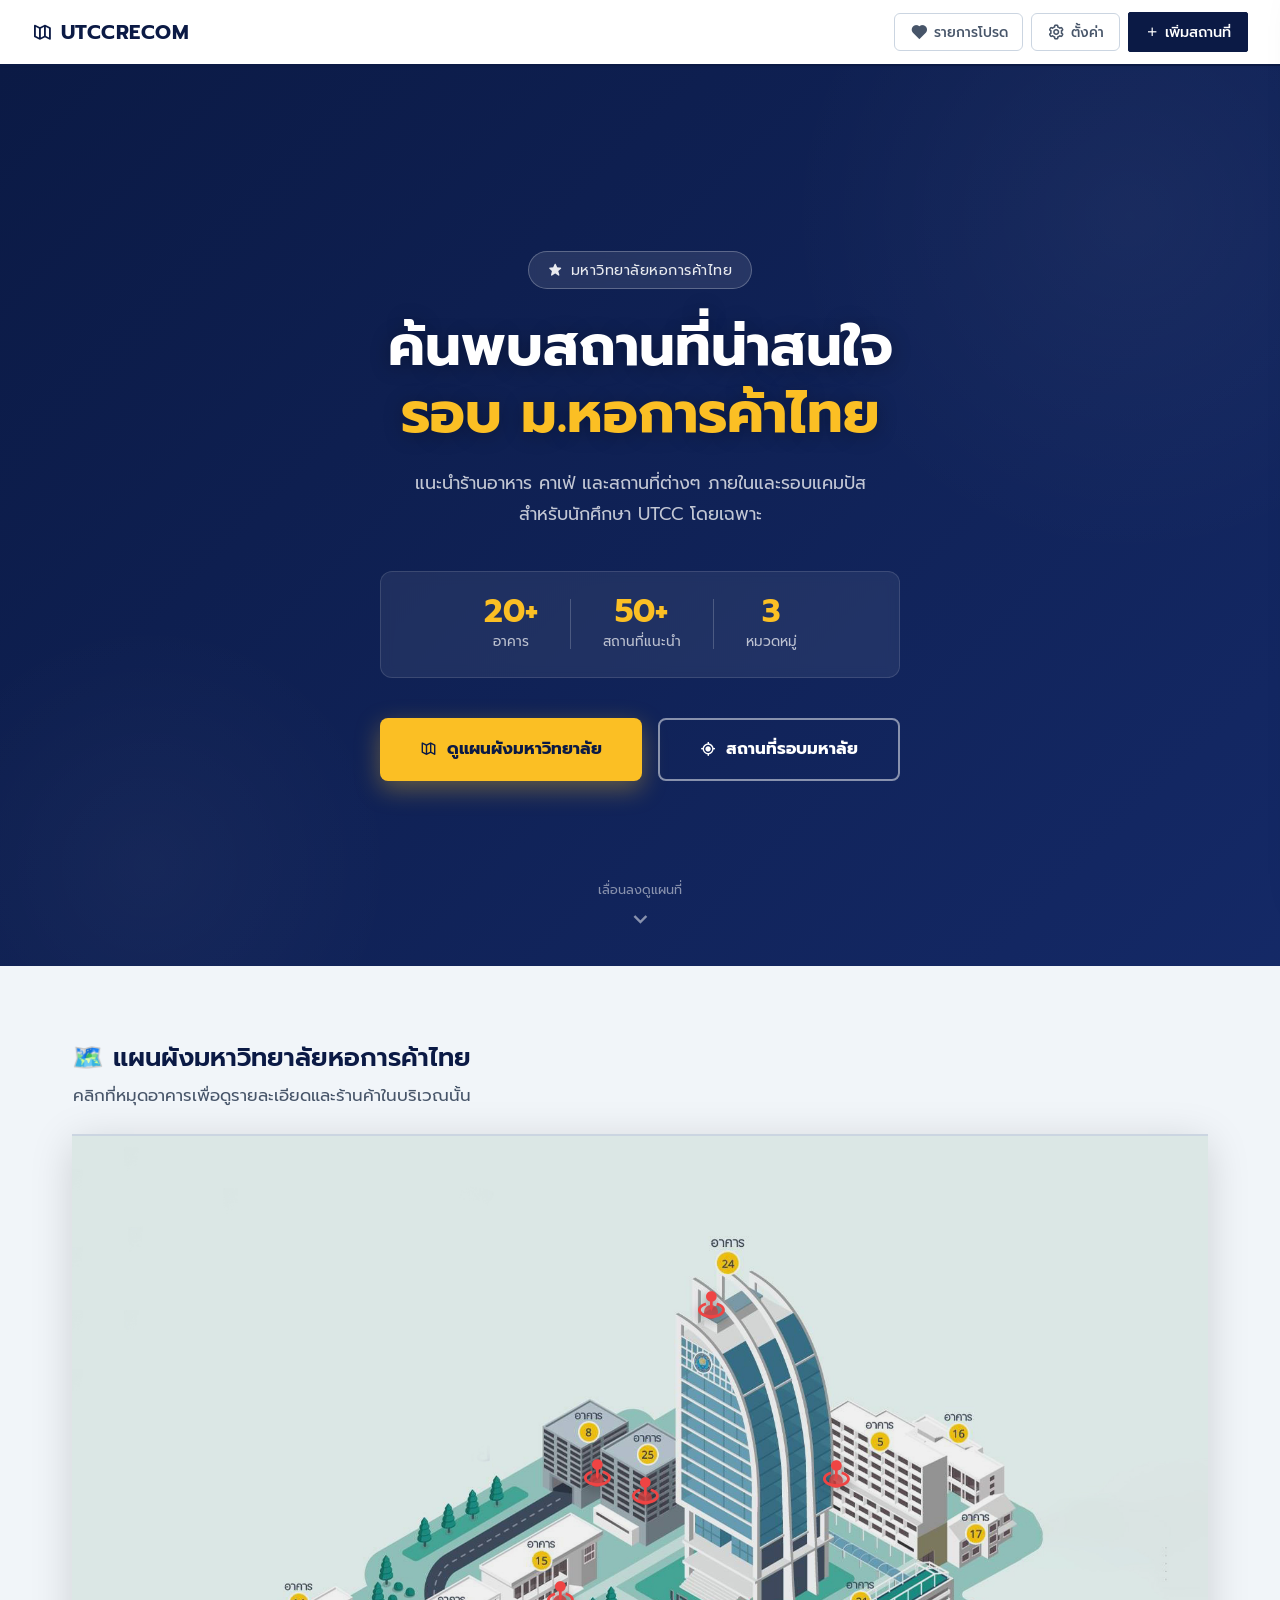
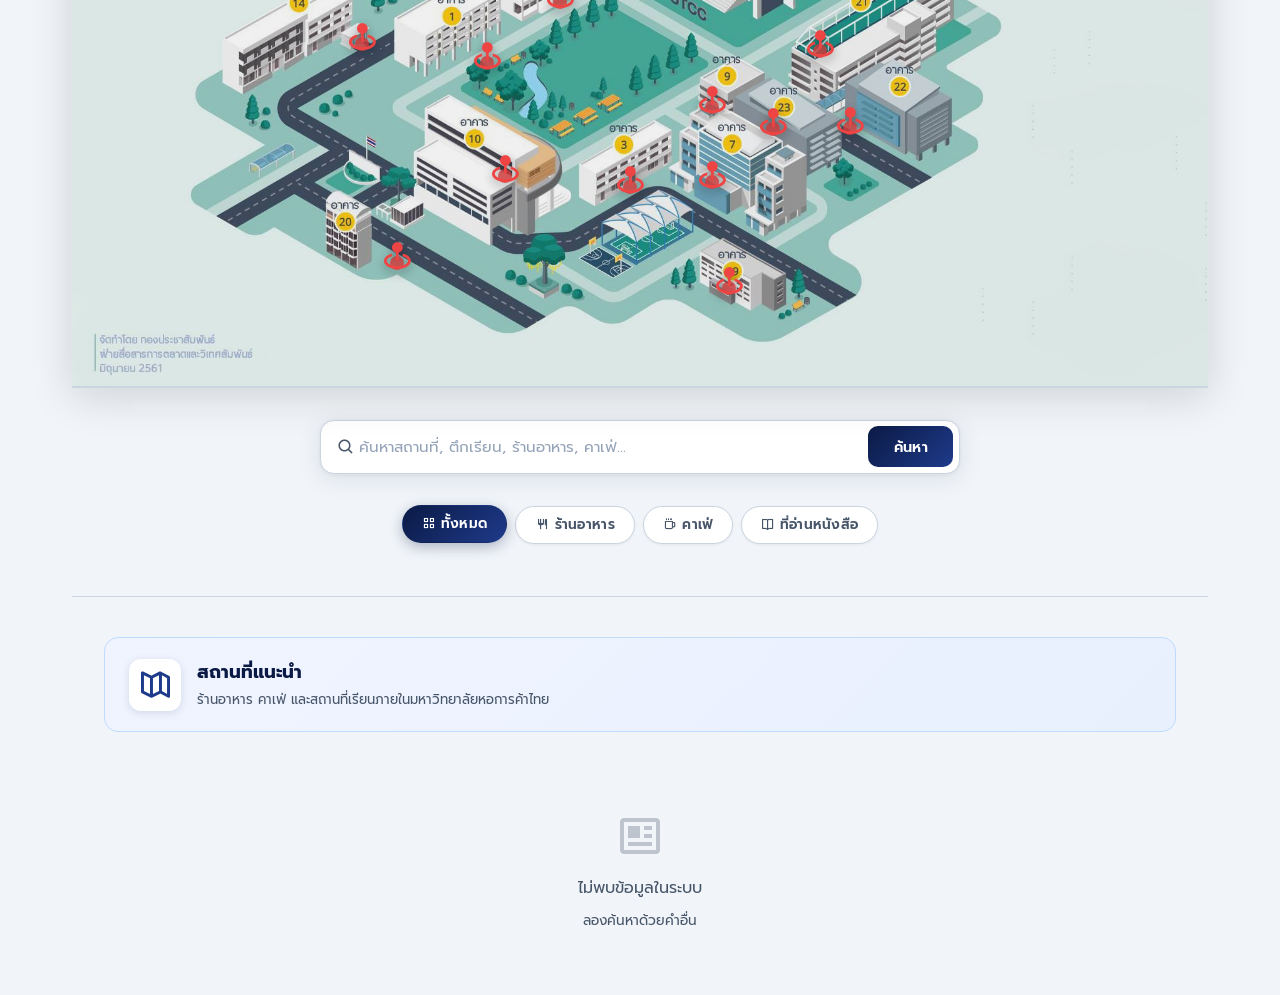
==== src/main/resources/static/index.html @ b6a0611f "fix Description" ====
<!DOCTYPE html>
<html lang="th">
<head>
    <meta charset="UTF-8">
    <meta name="viewport" content="width=device-width, initial-scale=1.0">
    <title>UTCC Places Recommender</title>
    <link href="https://fonts.googleapis.com/css2?family=Inter:wght@400;500;600;700&family=Prompt:wght@300;400;500;600&display=swap" rel="stylesheet">
    <link rel="stylesheet" href="style.css">

<link href='https://unpkg.com/boxicons@2.1.4/css/boxicons.min.css' rel='stylesheet'>
</head>
<body>
    <nav class="navbar">
        <div class="nav-content">
            <div class="logo">
                <i class='bx bx-map-alt'></i>
                <span>UTCCRECOM</span>
            </div>
            <div class="nav-actions">
                <button class="nav-icon-btn" id="favNavBtn" title="รายการโปรด" onclick="toggleFavPanel()">
                    <i class='bx bxs-heart'></i>
                    <span class="nav-btn-label">รายการโปรด</span>
                    <span class="fav-count-badge" id="favCountBadge" style="display:none">0</span>
                </button>
                <button class="nav-icon-btn" id="settingsNavBtn" title="ตั้งค่า" onclick="toggleSettingsPanel()">
                    <i class='bx bx-cog'></i>
                    <span class="nav-btn-label">ตั้งค่า</span>
                </button>
                <button id="addPlaceBtn" class="btn-primary">
                    <i class='bx bx-plus'></i> เพิ่มสถานที่
                </button>
            </div>
        </div>
    </nav>


    <div class="side-panel" id="favPanel">
        <div class="side-panel-header">
            <div class="side-panel-title">
                <i class='bx bxs-heart' style="color:#ef4444"></i>
                รายการโปรดของฉัน
            </div>
            <button class="close-panel-btn" onclick="toggleFavPanel()"><i class='bx bx-x'></i></button>
        </div>
        <div class="side-panel-body" id="favList">
            <div class="fav-empty">
                <i class='bx bx-heart'></i>
                <p>ยังไม่มีรายการโปรด</p>
                <small>กดไอคอน ♡ บนการ์ดสถานที่เพื่อบันทึก</small>
            </div>
        </div>
    </div>


    <div class="side-panel" id="settingsPanel">
        <div class="side-panel-header">
            <div class="side-panel-title">
                <i class='bx bx-cog' style="color:var(--primary-color)"></i>
                การตั้งค่า
            </div>
            <button class="close-panel-btn" onclick="toggleSettingsPanel()"><i class='bx bx-x'></i></button>
        </div>
        <div class="side-panel-body">
            <!-- โหมดมืด -->
            <div class="settings-section">
                <div class="settings-section-title"><i class='bx bx-moon'></i> ธีม</div>
                <div class="settings-row">
                    <div>
                        <div class="settings-label">โหมดมืด (Dark Mode)</div>
                        <div class="settings-desc">เปลี่ยนหน้าเว็บเป็นสีเข้ม</div>
                    </div>
                    <label class="toggle-switch">
                        <input type="checkbox" id="darkModeToggle" onchange="toggleDarkMode(this.checked)">
                        <span class="toggle-slider"></span>
                    </label>
                </div>
            </div>
            <!-- เปลี่ยนภาษา -->
            <div class="settings-section">
                <div class="settings-section-title"><i class='bx bx-globe'></i> ภาษา</div>
                <div class="settings-row">
                    <div class="settings-label">ภาษาแสดงผล</div>
                    <div class="lang-toggle">
                        <button class="lang-btn active" id="langTH" onclick="setLanguage('th')">🇹🇭 ไทย</button>
                        <button class="lang-btn" id="langEN" onclick="setLanguage('en')">🇺🇸 EN</button>
                    </div>
                </div>
            </div>

            <div class="settings-section">
                <div class="settings-section-title"><i class='bx bx-grid-alt'></i> การแสดงการ์ด</div>
                <div class="settings-row" style="flex-wrap:wrap; gap:0.5rem;">
                    <div class="settings-label" style="width:100%; margin-bottom:0.5rem">ขนาดการ์ด</div>
                    <button class="size-btn active" id="sizeNormal" onclick="setCardSize('normal')">กลาง</button>
                    <button class="size-btn" id="sizeSmall" onclick="setCardSize('small')">เล็ก</button>
                    <button class="size-btn" id="sizeLarge" onclick="setCardSize('large')">ใหญ่</button>
                </div>
            </div>

            <div class="settings-section">
                <div class="settings-section-title"><i class='bx bx-info-circle'></i> เกี่ยวกับ</div>
                <p class="settings-desc" style="line-height:1.8">
                    UTCC Places Recommender<br>
                    <strong>Version:</strong> 1.0.0<br>
                    <strong>พัฒนาโดย:</strong> นักศึกษา UTCC
                </p>
            </div>
        </div>
    </div>

    <div class="panel-backdrop" id="panelBackdrop" onclick="closeAllPanels()"></div>


    <main class="container">


        <section class="hero-landing" id="heroLanding">
            <div class="hero-bg-overlay"></div>
            <div class="hero-landing-content">
                <div class="hero-badge">
                    <i class='bx bxs-star'></i>
                    มหาวิทยาลัยหอการค้าไทย
                </div>
                <h1 class="hero-landing-title">
                    ค้นพบสถานที่น่าสนใจ<br>
                    <span class="hero-highlight">รอบ ม.หอการค้าไทย</span>
                </h1>
                <p class="hero-landing-subtitle">
                    แนะนำร้านอาหาร คาเฟ่ และสถานที่ต่างๆ ภายในและรอบแคมปัส<br>
                    สำหรับนักศึกษา UTCC โดยเฉพาะ
                </p>
                <div class="hero-stats">
                    <div class="hero-stat">
                        <span class="hero-stat-num">20+</span>
                        <span class="hero-stat-label">อาคาร</span>
                    </div>
                    <div class="hero-stat-divider"></div>
                    <div class="hero-stat">
                        <span class="hero-stat-num">50+</span>
                        <span class="hero-stat-label">สถานที่แนะนำ</span>
                    </div>
                    <div class="hero-stat-divider"></div>
                    <div class="hero-stat">
                        <span class="hero-stat-num">3</span>
                        <span class="hero-stat-label">หมวดหมู่</span>
                    </div>
                </div>
                <div class="hero-cta-group">
                    <a href="#mapSection" class="hero-cta-btn" onclick="document.getElementById('mapSection').scrollIntoView({behavior:'smooth'})">
                        <i class='bx bx-map-alt'></i>
                        ดูแผนผังมหาวิทยาลัย
                    </a>
                    <a href="nearby.html" class="hero-cta-btn hero-cta-outline">
                        <i class='bx bx-current-location'></i>
                        สถานที่รอบมหาลัย
                    </a>
                </div>
            </div>
            <div class="hero-scroll-indicator" onclick="document.getElementById('mapSection').scrollIntoView({behavior:'smooth'})">
                <span>เลื่อนลงดูแผนที่</span>
                <i class='bx bx-chevron-down bx-fade-down'></i>
            </div>
        </section>


        <section id="mapSection">
        <header class="hero">
            <div style="display: flex; justify-content: space-between; align-items: center; flex-wrap: wrap; gap: 1rem;">
                <div>
                    <h2 class="section-title-map" style="margin-bottom: 0.25rem;">🗺️ แผนผังมหาวิทยาลัยหอการค้าไทย</h2>
                    <p class="section-sub-map" style="margin: 0;">คลิกที่หมุดอาคารเพื่อดูรายละเอียดและร้านค้าในบริเวณนั้น</p>
                </div>

            </div>
            

            <div class="campus-map-wrapper">
                <div class="map-container">

                    <div class="building-info-panel" id="buildingInfoPanel">
                        <div class="panel-header">
                            <span class="panel-tag" id="panelBldgTag">อาคารเรียน</span>
                            <div style="display:flex;gap:0.5rem">
                                <button class="panel-icon-btn" id="panelEditBtn" onclick="toggleBuildingEdit()" title="แก้ไขข้อมูล">
                                    <i class='bx bx-edit'></i>
                                </button>
                                <button class="panel-icon-btn" onclick="closeBuildingInfo()" title="ปิด">
                                    <i class='bx bx-x'></i>
                                </button>
                            </div>
                        </div>
                        <div class="panel-bldg-gallery" id="panelBldgGallery">
                            <!-- Images injected via JS -->
                        </div>

                        <!-- VIEW MODE -->
                        <div class="panel-bldg-content" id="panelViewMode">
                            <h3 id="panelBldgName">ชื่ออาคาร</h3>
                            <p id="panelBldgDesc" style="color:var(--text-secondary);font-size:0.9rem;line-height:1.6;margin-bottom:1rem">รายละเอียด...</p>
                            <div class="panel-detail-grid">
                                <div class="panel-detail-row">
                                    <i class='bx bx-layer'></i>
                                    <span class="pd-label">จำนวนชั้น</span>
                                    <span class="pd-val" id="pdFloors">—</span>
                                </div>
                                <div class="panel-detail-row">
                                    <i class='bx bx-book-open'></i>
                                    <span class="pd-label">คณะ / หน่วยงาน</span>
                                    <span class="pd-val" id="pdFaculty">—</span>
                                </div>
                                <div class="panel-detail-row">
                                    <i class='bx bx-time'></i>
                                    <span class="pd-label">เวลาเปิด</span>
                                    <span class="pd-val" id="pdHours">—</span>
                                </div>
                                <div class="panel-detail-row">
                                    <i class='bx bx-cog'></i>
                                    <span class="pd-label">สิ่งอำนวยความสะดวก</span>
                                    <span class="pd-val" id="pdFacilities">—</span>
                                </div>
                            </div>
                            <div style="flex:1"></div>
                            <button class="btn-primary full-width" id="panelBldgSearchBtn" onclick="searchFromPanel()">
                                <i class='bx bx-search'></i> ดูสถานที่และร้านค้าในตึกนี้
                            </button>
                        </div>

                        <!-- EDIT MODE -->
                        <div class="panel-bldg-content" id="panelEditMode" style="display:none">
                            <div class="pedit-group">
                                <label class="pedit-label">ชื่ออาคาร</label>
                                <input type="text" id="peTitle" class="pedit-input" placeholder="เช่น อาคาร 09 (คณะมนุษยศาสตร์)">
                            </div>
                            <div class="pedit-group">
                                <label class="pedit-label">คำอธิบาย</label>
                                <textarea id="peDesc" class="pedit-input" rows="3" placeholder="รายละเอียดอาคาร..."></textarea>
                            </div>
                            <div class="pedit-row">
                                <div class="pedit-group">
                                    <label class="pedit-label">จำนวนชั้น</label>
                                    <input type="text" id="peFloors" class="pedit-input" placeholder="เช่น 8 ชั้น">
                                </div>
                                <div class="pedit-group">
                                    <label class="pedit-label">เวลาเปิด</label>
                                    <input type="text" id="peHours" class="pedit-input" placeholder="เช่น 07:00 – 20:00">
                                </div>
                            </div>
                            <div class="pedit-group">
                                <label class="pedit-label">คณะ / หน่วยงาน</label>
                                <input type="text" id="peFaculty" class="pedit-input" placeholder="เช่น คณะบริหารธุรกิจ">
                            </div>
                            <div class="pedit-group">
                                <label class="pedit-label">สิ่งอำนวยความสะดวก</label>
                                <input type="text" id="peFacilities" class="pedit-input" placeholder="เช่น ห้องประชุม, ATM, ร้านค้า">
                            </div>
                            <div class="pedit-row" style="margin-top:0.75rem">
                                <button class="btn-secondary" onclick="toggleBuildingEdit()">ยกเลิก</button>
                                <button class="btn-primary" style="flex:1" onclick="saveBuildingEdit()">
                                    <i class='bx bx-save'></i> บันทึก
                                </button>
                            </div>
                        </div>
                    </div>
                    <img src="UTCC_MAP.jpg" alt="UTCC Campus Map" class="campus-map-img">
                    

                    <!-- Building hotspots — positions calibrated to yellow number labels on map -->

                    <!-- อาคาร 24 (ตึกเรือใบ) -->
                    <div class="map-hotspot" style="top: 21.76%; left: 56.25%;" onclick="openBuildingInfo('อาคาร 24')">
                        <div class="hotspot-pulse"></div>
                        <i class='bx bxs-map-pin hotspot-icon'></i>
                        <span class="hotspot-tooltip">อาคาร 24 (ตึกเรือใบ)</span>
                    </div>

                    <!-- อาคาร 05 -->
                    <div class="map-hotspot" style="top: 41.65%; left: 67.25%;" onclick="openBuildingInfo('อาคาร 05')">
                        <div class="hotspot-pulse"></div>
                        <i class='bx bxs-map-pin hotspot-icon'></i>
                        <span class="hotspot-tooltip">อาคาร 05</span>
                    </div>

                    <!-- อาคาร 08 -->
                    <div class="map-hotspot" style="top: 41.51%; left: 46.21%;" onclick="openBuildingInfo('อาคาร 08')">
                        <div class="hotspot-pulse"></div>
                        <i class='bx bxs-map-pin hotspot-icon'></i>
                        <span class="hotspot-tooltip">อาคาร 08</span>
                    </div>

                    <!-- อาคาร 25 -->
                    <div class="map-hotspot" style="top: 43.66%; left: 50.44%;" onclick="openBuildingInfo('อาคาร 25')">
                        <div class="hotspot-pulse"></div>
                        <i class='bx bxs-map-pin hotspot-icon'></i>
                        <span class="hotspot-tooltip">อาคาร 25</span>
                    </div>

                    <!-- อาคาร 10 -->
                    <div class="map-hotspot" style="top: 76.44%; left: 38.12%;" onclick="openBuildingInfo('อาคาร 10')">
                        <div class="hotspot-pulse"></div>
                        <i class='bx bxs-map-pin hotspot-icon'></i>
                        <span class="hotspot-tooltip">อาคาร 10</span>
                    </div>

                    <!-- อาคาร 01 -->
                    <div class="map-hotspot" style="top: 63.13%; left: 36.53%;" onclick="openBuildingInfo('อาคาร 01')">
                        <div class="hotspot-pulse"></div>
                        <i class='bx bxs-map-pin hotspot-icon'></i>
                        <span class="hotspot-tooltip">อาคาร 01</span>
                    </div>

                    <!-- อาคาร 14 -->
                    <div class="map-hotspot" style="top: 60.84%; left: 25.53%;" onclick="openBuildingInfo('อาคาร 14')">
                        <div class="hotspot-pulse"></div>
                        <i class='bx bxs-map-pin hotspot-icon'></i>
                        <span class="hotspot-tooltip">อาคาร 14</span>
                    </div>

                    <!-- อาคาร 21 -->
                    <div class="map-hotspot" style="top: 61.69%; left: 65.85%;" onclick="openBuildingInfo('อาคาร 21')">
                        <div class="hotspot-pulse"></div>
                        <i class='bx bxs-map-pin hotspot-icon'></i>
                        <span class="hotspot-tooltip">อาคาร 21</span>
                    </div>

                    <!-- อาคาร 09 -->
                    <div class="map-hotspot" style="top: 68.28%; left: 56.34%;" onclick="openBuildingInfo('อาคาร 09')">
                        <div class="hotspot-pulse"></div>
                        <i class='bx bxs-map-pin hotspot-icon'></i>
                        <span class="hotspot-tooltip">อาคาร 09</span>
                    </div>

                    <!-- อาคาร 22 -->
                    <div class="map-hotspot" style="top: 70.71%; left: 68.49%;" onclick="openBuildingInfo('อาคาร 22')">
                        <div class="hotspot-pulse"></div>
                        <i class='bx bxs-map-pin hotspot-icon'></i>
                        <span class="hotspot-tooltip">อาคาร 22</span>
                    </div>

                    <!-- อาคาร 23 -->
                    <div class="map-hotspot" style="top: 70.86%; left: 61.71%;" onclick="openBuildingInfo('อาคาร 23')">
                        <div class="hotspot-pulse"></div>
                        <i class='bx bxs-map-pin hotspot-icon'></i>
                        <span class="hotspot-tooltip">อาคาร 23</span>
                    </div>

                    <!-- อาคาร 07 -->
                    <div class="map-hotspot" style="top: 77.15%; left: 56.34%;" onclick="openBuildingInfo('อาคาร 07')">
                        <div class="hotspot-pulse"></div>
                        <i class='bx bxs-map-pin hotspot-icon'></i>
                        <span class="hotspot-tooltip">อาคาร 07</span>
                    </div>

                    <!-- อาคาร 03 -->
                    <div class="map-hotspot" style="top: 77.73%; left: 49.12%;" onclick="openBuildingInfo('อาคาร 03')">
                        <div class="hotspot-pulse"></div>
                        <i class='bx bxs-map-pin hotspot-icon'></i>
                        <span class="hotspot-tooltip">อาคาร 03</span>
                    </div>

                    <!-- อาคาร 20 -->
                    <div class="map-hotspot" style="top: 86.6%; left: 28.61%;" onclick="openBuildingInfo('อาคาร 20')">
                        <div class="hotspot-pulse"></div>
                        <i class='bx bxs-map-pin hotspot-icon'></i>
                        <span class="hotspot-tooltip">อาคาร 20</span>
                    </div>

                    <!-- อาคาร 15 -->
                    <div class="map-hotspot" style="top: 55.97%; left: 42.96%;" onclick="openBuildingInfo('อาคาร 15')">
                        <div class="hotspot-pulse"></div>
                        <i class='bx bxs-map-pin hotspot-icon'></i>
                        <span class="hotspot-tooltip">อาคาร 15</span>
                    </div>

                    <!-- อาคาร 19 -->
                    <div class="map-hotspot" style="top: 89.61%; left: 57.83%;" onclick="openBuildingInfo('อาคาร 19')">
                        <div class="hotspot-pulse"></div>
                        <i class='bx bxs-map-pin hotspot-icon'></i>
                        <span class="hotspot-tooltip">อาคาร 19</span>
                    </div>

                </div>
            </div>

            <div class="search-bar">
                <i class='bx bx-search'></i>
                <input type="text" id="searchInput" placeholder="ค้นหาสถานที่, ตึกเรียน, ร้านอาหาร, คาเฟ่...">
                <button id="searchBtn">ค้นหา</button>
            </div>
            
            <div class="filter-tags">
                <span class="filter-tag active" data-category=""><i class='bx bx-grid-alt'></i> ทั้งหมด</span>
                <span class="filter-tag" data-category="Restaurant"><i class='bx bx-restaurant'></i> ร้านอาหาร</span>
                <span class="filter-tag" data-category="Cafe"><i class='bx bx-coffee'></i> คาเฟ่</span>
                <span class="filter-tag" data-category="Study Area"><i class='bx bx-book-open'></i> ที่อ่านหนังสือ</span>
            </div>
        </header>

        <div class="places-section-header">
            <div class="places-section-title">
                <i class='bx bx-map-alt'></i>
                <div>
                    <h2>สถานที่แนะนำ</h2>
                    <p>ร้านอาหาร คาเฟ่ และสถานที่เรียนภายในมหาวิทยาลัยหอการค้าไทย</p>
                </div>
            </div>
        </div>

        <section class="places-grid" id="placesGrid">

            <div class="loading">
                <i class='bx bx-loader-alt bx-spin'></i> กำลังโหลดข้อมูล...
            </div>
        </section>
        </section>
    </main>


    <div class="modal-overlay" id="addModal">
        <div class="modal">
            <div class="modal-header">
                <h2><i class='bx bx-map-pin'></i> เพิ่มสถานที่ใหม่</h2>
                <button class="close-btn" id="closeModalBtn"><i class='bx bx-x'></i></button>
            </div>
            <div class="modal-body">
                <form id="addPlaceForm">
                    <div class="form-group">
                        <label>ชื่อสถานที่ <span style="color:red">*</span></label>
                        <input type="text" id="pName" required placeholder="เช่น ร้านข้าวป้าศรี">
                    </div>
                    <div class="form-group">
                        <label>รายละเอียด</label>
                        <textarea id="pDesc" rows="3" placeholder="อร่อย ให้เยอะ ราคาถูก..."></textarea>
                    </div>
                    <div class="form-row">
                        <div class="form-group">
                            <label>หมวดหมู่</label>
                            <select id="pCategory">
                                <option value="Restaurant">ร้านอาหาร</option>
                                <option value="Cafe">คาเฟ่</option>
                                <option value="Study Area">ที่อ่านหนังสือ</option>
                                <option value="Other">อื่นๆ</option>
                            </select>
                        </div>
                        <div class="form-group">
                            <label>ที่อยู่ / โซน</label>
                            <input type="text" id="pAddress" placeholder="ซอยวิภาวดี 2">
                        </div>
                    </div>
                    <div class="form-group">
                        <label>แท็ก (คั่นด้วยลูกน้ำ ,)</label>
                        <input type="text" id="pTags" placeholder="แอร์เย็น, ปลั๊กเยอะ, อร่อย">
                    </div>
                    <button type="submit" class="btn-modal-save"><i class='bx bx-save'></i> บันทึกข้อมูล</button>
                </form>
            </div>
        </div>
    </div>

    <!-- Edit Place Modal -->
    <div class="modal-overlay" id="editPlaceModal">
        <div class="modal">
            <div class="modal-header">
                <h2><i class='bx bx-edit'></i> แก้ไขข้อมูลสถานที่</h2>
                <button class="close-btn" onclick="closeEditPlaceModal()"><i class='bx bx-x'></i></button>
            </div>
            <div class="modal-body">
                <input type="hidden" id="epId">
                <div class="form-group">
                    <label>ชื่อสถานที่</label>
                    <input type="text" id="epName" placeholder="เช่น ร้านข้าวป้าศรี">
                </div>
                <div class="form-group">
                    <label>รายละเอียด</label>
                    <textarea id="epDesc" rows="3" placeholder="รายละเอียดสถานที่..."></textarea>
                </div>
                <div class="form-row">
                    <div class="form-group">
                        <label>หมวดหมู่</label>
                        <select id="epCategory">
                            <option value="Restaurant">ร้านอาหาร</option>
                            <option value="Cafe">คาเฟ่</option>
                            <option value="Study Area">ที่อ่านหนังสือ</option>
                            <option value="Other">อื่นๆ</option>
                        </select>
                    </div>
                    <div class="form-group">
                        <label>ที่อยู่ / โซน</label>
                        <input type="text" id="epAddress" placeholder="ซอยวิภาวดี 2">
                    </div>
                </div>
                <div class="form-group">
                    <label>แท็ก <span style="font-weight:400;text-transform:none;font-size:0.78rem;color:var(--text-muted);">(คั่นด้วยลูกน้ำ ,)</span></label>
                    <input type="text" id="epTags" placeholder="แอร์เย็น, ปลั๊กเยอะ, อร่อย">
                </div>
                <button class="btn-modal-save" onclick="saveEditPlace()" id="epSaveBtn"><i class='bx bx-save'></i> บันทึกการแก้ไข</button>
            </div>
        </div>
    </div>

    <!-- Lightbox -->
    <div class="lightbox-overlay" id="lightboxOverlay" onclick="lightboxClickOutside(event)">
        <button class="lightbox-close" onclick="closeLightbox()"><i class='bx bx-x'></i></button>
        <img class="lightbox-img" id="lightboxImg" src="" alt="">
        <div class="lightbox-controls">
            <button class="lightbox-btn" onclick="lightboxPrev()"><i class='bx bx-chevron-left'></i></button>
            <div style="display:flex;flex-direction:column;align-items:center;gap:0.5rem">
                <span class="lightbox-counter" id="lightboxCounter">1 / 1</span>
                <div class="lightbox-dots" id="lightboxDots"></div>
            </div>
            <button class="lightbox-btn" onclick="lightboxNext()"><i class='bx bx-chevron-right'></i></button>
        </div>
    </div>

    <script src="script.js"></script>

</body>
</html>
---- src/main/resources/static/style.css ----
:root {
    --primary-color: #0b1a45;
    --primary-hover: #162c6d;
    --bg-color: #f1f5f9;
    --card-bg: #ffffff;
    --text-main: #1e293b;
    --text-muted: #475569;
    --border-color: #cbd5e1;
    --navbar-bg: #ffffff;
    --navbar-border: #0b1a45;
    --radius-lg: 4px;
    --radius-md: 2px;
    --shadow-sm: 0 1px 2px 0 rgb(0 0 0 / 0.05);
    --shadow-md: 0 4px 6px -1px rgb(0 0 0 / 0.1), 0 2px 4px -2px rgb(0 0 0 / 0.1);
    --shadow-lg: 0 10px 15px -3px rgb(0 0 0 / 0.1), 0 4px 6px -4px rgb(0 0 0 / 0.1);
    --panel-bg: rgba(255,255,255,0.98);
    --input-bg: #ffffff;
}

/* Dark Mode */
[data-theme="dark"] {
    --bg-color: #0f172a;
    --card-bg: #1e293b;
    --text-main: #f1f5f9;
    --text-muted: #94a3b8;
    --border-color: #334155;
    --navbar-bg: #1e293b;
    --navbar-border: #334155;
    --panel-bg: rgba(15,23,42,0.98);
    --input-bg: #1e293b;
    --shadow-sm: 0 1px 2px 0 rgb(0 0 0 / 0.3);
    --shadow-md: 0 4px 6px -1px rgb(0 0 0 / 0.4);
    --shadow-lg: 0 10px 15px -3px rgb(0 0 0 / 0.5);
}

[data-theme="dark"] .hero-landing {
    background: linear-gradient(135deg, #050d23 0%, #0b1a45 40%, #0e2363 70%, #061628 100%);
}

[data-theme="dark"] .campus-map-img { filter: brightness(0.85); }
[data-theme="dark"] .search-bar { background: var(--card-bg); }
[data-theme="dark"] .filter-tag { background: var(--card-bg); color: var(--text-muted); }
[data-theme="dark"] .modal { background: #1e293b; }
[data-theme="dark"] .close-btn { color: var(--text-muted); }
[data-theme="dark"] .form-group input,
[data-theme="dark"] .form-group textarea,
[data-theme="dark"] .form-group select { background: var(--input-bg); color: var(--text-main); border-color: var(--border-color); }


* {
    margin: 0;
    padding: 0;
    box-sizing: border-box;
    font-family: 'Prompt', 'Inter', sans-serif;
}

body {
    background-color: var(--bg-color);
    color: var(--text-main);
    line-height: 1.6;
}

/* Navbar */
.navbar {
    background: var(--navbar-bg);
    border-bottom: 2px solid var(--navbar-border);
    position: sticky;
    top: 0;
    z-index: 1000;
    box-shadow: var(--shadow-sm);
    transition: background 0.3s, border-color 0.3s;
}

.nav-content {
    max-width: 1400px;
    margin: 0 auto;
    padding: 0.75rem 2rem;
    display: flex;
    justify-content: space-between;
    align-items: center;
    gap: 1rem;
}

.logo {
    display: flex;
    align-items: center;
    gap: 0.5rem;
    font-size: 1.25rem;
    font-weight: 700;
    color: var(--primary-color);
    letter-spacing: 0.5px;
    text-transform: uppercase;
}

.logo-badge {
    display: inline-block;
    font-size: 0.7rem;
    font-weight: 600;
    text-transform: none;
    letter-spacing: 0;
    color: white;
    background: var(--primary-color);
    padding: 0.15rem 0.6rem;
    border-radius: 999px;
    opacity: 0.85;
    margin-left: 0.2rem;
}

.nav-actions {
    display: flex;
    align-items: center;
    gap: 0.5rem;
}

/* Nav Icon Buttons */
.nav-icon-btn {
    display: flex;
    align-items: center;
    gap: 0.4rem;
    padding: 0.45rem 0.9rem;
    background: transparent;
    border: 1px solid var(--border-color);
    border-radius: 6px;
    color: var(--text-muted);
    cursor: pointer;
    font-size: 0.9rem;
    font-weight: 500;
    font-family: inherit;
    transition: all 0.2s;
    position: relative;
}

.nav-icon-btn:hover {
    background: var(--bg-color);
    color: var(--text-main);
    border-color: var(--text-muted);
}

.nav-icon-btn i { font-size: 1.15rem; }

#favNavBtn:hover { color: #ef4444; border-color: #fca5a5; }

.fav-count-badge {
    position: absolute;
    top: -6px;
    right: -6px;
    background: #ef4444;
    color: white;
    border-radius: 999px;
    font-size: 0.7rem;
    font-weight: 700;
    min-width: 18px;
    height: 18px;
    display: flex;
    align-items: center;
    justify-content: center;
    padding: 0 4px;
    box-shadow: 0 0 0 2px var(--navbar-bg);
}

.nav-btn-label { font-size: 0.85rem; }

/* Buttons */
.btn-primary {
    background-color: var(--primary-color);
    color: white;
    border: 1px solid var(--primary-color);
    padding: 0.5rem 1rem;
    border-radius: var(--radius-md);
    cursor: pointer;
    font-weight: 500;
    display: flex;
    align-items: center;
    gap: 0.4rem;
    transition: all 0.2s ease;
    font-size: 0.9rem;
}

.btn-primary:hover {
    background-color: var(--primary-hover);
}

.btn-danger {
    background-color: #fff;
    color: #ef4444;
    border: 1px solid #fca5a5;
    padding: 0.3rem 0.6rem;
    font-size: 0.8rem;
    border-radius: var(--radius-md);
    cursor: pointer;
    transition: all 0.2s ease;
    display: flex;
    align-items: center;
}

.btn-danger:hover {
    background-color: #fef2f2;
    border-color: #ef4444;
}

.btn-edit-place {
    background-color: #fff;
    color: #2563eb;
    border: 1px solid #93c5fd;
    padding: 0.3rem 0.6rem;
    font-size: 0.85rem;
    border-radius: var(--radius-md);
    cursor: pointer;
    transition: all 0.2s ease;
    display: flex;
    align-items: center;
    gap: 0.25rem;
}

.btn-edit-place:hover {
    background-color: #eff6ff;
    border-color: #2563eb;
}

.full-width {
    width: 100%;
    justify-content: center;
    padding: 0.8rem;
    margin-top: 1rem;
}

/* Main Container */
.container {
    max-width: 100%;
    margin: 0 auto;
    padding: 0;
}

/* ====== Full-Screen Hero Landing (UTCC Style) ====== */
.hero-landing {
    position: relative;
    width: 100%;
    height: 100vh;
    min-height: 600px;
    display: flex;
    flex-direction: column;
    justify-content: center;
    align-items: center;
    text-align: center;
    overflow: hidden;
    background: linear-gradient(135deg, #0b1a45 0%, #162c6d 40%, #1e3a8a 70%, #0c4a6e 100%);
    background-size: 300% 300%;
    animation: heroGradientShift 10s ease infinite;
}

@keyframes heroGradientShift {
    0% { background-position: 0% 50%; }
    50% { background-position: 100% 50%; }
    100% { background-position: 0% 50%; }
}

/* Animated circles bg decoration */
.hero-landing::before {
    content: '';
    position: absolute;
    width: 700px;
    height: 700px;
    border-radius: 50%;
    background: radial-gradient(circle, rgba(255,255,255,0.04) 0%, transparent 70%);
    top: -200px;
    right: -200px;
    animation: heroOrbit 15s linear infinite;
}

.hero-landing::after {
    content: '';
    position: absolute;
    width: 500px;
    height: 500px;
    border-radius: 50%;
    background: radial-gradient(circle, rgba(255,255,255,0.03) 0%, transparent 70%);
    bottom: -150px;
    left: -100px;
}

@keyframes heroOrbit {
    from { transform: rotate(0deg) translateX(50px) rotate(0deg); }
    to { transform: rotate(360deg) translateX(50px) rotate(-360deg); }
}

.hero-bg-overlay {
    position: absolute;
    inset: 0;
    background: url('https://images.unsplash.com/photo-1562774053-701939374585?auto=format&fit=crop&q=20&w=1600') center/cover no-repeat;
    opacity: 0.08;
}

.hero-landing-content {
    position: relative;
    z-index: 2;
    padding: 2rem;
    max-width: 780px;
}

.hero-badge {
    display: inline-flex;
    align-items: center;
    gap: 0.5rem;
    background: rgba(255,255,255,0.1);
    border: 1px solid rgba(255,255,255,0.25);
    color: rgba(255,255,255,0.9);
    padding: 0.4rem 1.2rem;
    border-radius: 999px;
    font-size: 0.9rem;
    letter-spacing: 0.5px;
    margin-bottom: 1.5rem;
    backdrop-filter: blur(4px);
}

.hero-landing-title {
    font-size: clamp(2rem, 5vw, 3.5rem);
    font-weight: 700;
    color: #ffffff;
    line-height: 1.2;
    margin-bottom: 1.25rem;
    text-shadow: 0 2px 20px rgba(0,0,0,0.3);
}

.hero-highlight {
    color: #fbbf24;
    position: relative;
}

.hero-landing-subtitle {
    font-size: 1.1rem;
    color: rgba(255,255,255,0.75);
    line-height: 1.8;
    margin-bottom: 2.5rem;
}

.hero-stats {
    display: flex;
    justify-content: center;
    align-items: center;
    gap: 2rem;
    margin-bottom: 2.5rem;
    padding: 1.5rem 2.5rem;
    background: rgba(255,255,255,0.07);
    border: 1px solid rgba(255,255,255,0.12);
    border-radius: 12px;
    backdrop-filter: blur(6px);
}

.hero-stat {
    display: flex;
    flex-direction: column;
    align-items: center;
    gap: 0.2rem;
}

.hero-stat-num {
    font-size: 2rem;
    font-weight: 700;
    color: #fbbf24;
    line-height: 1;
}

.hero-stat-label {
    font-size: 0.85rem;
    color: rgba(255,255,255,0.7);
}

.hero-stat-divider {
    width: 1px;
    height: 50px;
    background: rgba(255,255,255,0.2);
}

.hero-cta-btn {
    display: inline-flex;
    align-items: center;
    gap: 0.6rem;
    background: #fbbf24;
    color: #0b1a45;
    padding: 1rem 2.5rem;
    border-radius: 8px;
    font-weight: 700;
    font-size: 1.05rem;
    text-decoration: none;
    transition: all 0.3s ease;
    box-shadow: 0 8px 25px rgba(251, 191, 36, 0.35);
    cursor: pointer;
}

.hero-cta-btn:hover {
    background: #f59e0b;
    box-shadow: 0 12px 35px rgba(251, 191, 36, 0.5);
    transform: translateY(-3px);
}

/* Side-by-side CTA buttons */
.hero-cta-group {
    display: flex;
    gap: 1rem;
    justify-content: center;
    flex-wrap: wrap;
}

/* Outline / Ghost variant */
.hero-cta-outline {
    background: transparent;
    color: #ffffff;
    border: 2px solid rgba(255,255,255,0.5);
    box-shadow: none;
}

.hero-cta-outline:hover {
    background: rgba(255,255,255,0.12);
    border-color: white;
    color: white;
    box-shadow: none;
    transform: translateY(-3px);
}

.hero-scroll-indicator {
    position: absolute;
    bottom: 2rem;
    left: 50%;
    transform: translateX(-50%);
    display: flex;
    flex-direction: column;
    align-items: center;
    gap: 0.3rem;
    color: rgba(255,255,255,0.5);
    font-size: 0.8rem;
    cursor: pointer;
    transition: color 0.2s;
    z-index: 2;
}

.hero-scroll-indicator i {
    font-size: 1.8rem;
}

.hero-scroll-indicator:hover {
    color: rgba(255,255,255,0.9);
}

/* Map section wrapper */
#mapSection {
    max-width: 1200px;
    margin: 0 auto;
    padding: 2.5rem 2rem 0;
}

.section-title-map {
    font-size: 1.6rem;
    font-weight: 600;
    color: var(--primary-color);
    text-align: center;
    margin-bottom: 0.5rem;
}

.section-sub-map {
    text-align: center;
    color: var(--text-muted);
    margin-bottom: 1.5rem;
}

/* ================================================== */

/* Hero Section (existing map wrapper header) */
.hero {
    text-align: center;
    margin-bottom: 2.5rem;
    padding: 2rem 0;
    border-bottom: 1px solid var(--border-color);
}

.hero h1 {
    font-size: 2.2rem;
    margin-bottom: 0.75rem;
    color: var(--primary-color);
    font-weight: 600;
}

.hero p {
    color: var(--text-muted);
    font-size: 1.05rem;
    margin-bottom: 2rem;
}

/* Interactive Map CSS */
.campus-map-wrapper {
    width: 100%;
    margin: 1.5rem 0 2rem 0;
    display: flex;
    justify-content: center;
    padding: 0;
}

.map-container {
    position: relative;
    width: 100%;
    max-width: 100%;
    border-radius: 0;
    overflow: hidden;
    box-shadow: 0 8px 40px rgba(0,0,0,0.15);
    border: none;
    border-top: 2px solid var(--border-color);
    border-bottom: 2px solid var(--border-color);
    background-color: #e2e8f0;
}

.map-container::after {
    /* Subtle overlay to make pins pop more */
    content: '';
    position: absolute;
    top: 0; left: 0; width: 100%; height: 100%;
    background: rgba(0,0,0,0.06);
    pointer-events: none;
}

.campus-map-img {
    width: 100%;
    display: block;
    height: auto;
    min-height: 90vh;
    max-height: 95vh;
    object-fit: contain;
    object-position: center;
}

/* Hotspots */
.map-hotspot {
    position: absolute;
    transform: translate(-50%, -100%);
    cursor: pointer;
    z-index: 10;
    display: flex;
    flex-direction: column;
    align-items: center;
}

.hotspot-icon {
    font-size: 2rem;
    color: #ef4444; /* vivid red for contrast */
    filter: drop-shadow(0 4px 5px rgba(0,0,0,0.4));
    transition: transform 0.3s cubic-bezier(0.175, 0.885, 0.32, 1.275), color 0.3s;
    position: relative;
    z-index: 2;
}

.map-hotspot:hover .hotspot-icon {
    transform: scale(1.3) translateY(-8px);
    color: #ef4444;
}

.hotspot-pulse {
    position: absolute;
    bottom: 2px;
    left: 50%;
    transform: translateX(-50%);
    width: 14px;
    height: 14px;
    background-color: rgba(239, 68, 68, 0.8);
    border-radius: 50%;
    animation: hotspotPulse 2s infinite;
    z-index: 1;
}

@keyframes hotspotPulse {
    0% { transform: translateX(-50%) scale(1); opacity: 0.8; }
    100% { transform: translateX(-50%) scale(4); opacity: 0; }
}

/* Tooltip on Hover */
.hotspot-tooltip {
    position: absolute;
    bottom: 100%;
    background-color: var(--primary-color);
    color: white;
    padding: 0.4rem 0.8rem;
    border-radius: 4px;
    font-size: 0.85rem;
    font-weight: 500;
    white-space: nowrap;
    opacity: 0;
    visibility: hidden;
    transition: all 0.2s ease;
    transform: translateY(10px);
    box-shadow: var(--shadow-md);
    z-index: 20;
}

.hotspot-tooltip::after {
    content: '';
    position: absolute;
    top: 100%;
    left: 50%;
    transform: translateX(-50%);
    border-width: 6px;
    border-style: solid;
    border-color: var(--primary-color) transparent transparent transparent;
}

.map-hotspot:hover .hotspot-tooltip {
    opacity: 1;
    visibility: visible;
    transform: translateY(-8px);
}

/* Browser Fixed Building Info Panel */
.building-info-panel {
    position: fixed;
    top: 0;
    right: -520px;
    width: 480px;
    height: 100vh;
    background: var(--card-bg, #fff);
    backdrop-filter: blur(10px);
    box-shadow: -10px 0 40px rgba(0,0,0,0.18);
    transition: right 0.4s cubic-bezier(0.16, 1, 0.3, 1);
    z-index: 9999;
    display: flex;
    flex-direction: column;
    border-left: 1px solid var(--border-color);
    overflow: hidden;
}

.building-info-panel.active { right: 0; }

/* Panel Header */
.panel-header {
    display: flex;
    align-items: center;
    justify-content: space-between;
    padding: 0.75rem 1rem;
    border-bottom: 1px solid var(--border-color);
    background: var(--card-bg, #fff);
    flex-shrink: 0;
}

.panel-tag {
    background: var(--primary-color);
    color: white;
    font-size: 0.75rem;
    font-weight: 600;
    padding: 0.25rem 0.75rem;
    border-radius: 999px;
    max-width: 220px;
    white-space: nowrap;
    overflow: hidden;
    text-overflow: ellipsis;
}

.panel-icon-btn {
    background: transparent;
    border: 1px solid var(--border-color);
    border-radius: 7px;
    width: 32px; height: 32px;
    display: flex; align-items: center; justify-content: center;
    cursor: pointer;
    font-size: 1.1rem;
    color: var(--text-muted);
    transition: all 0.2s;
}
.panel-icon-btn:hover { background: var(--bg-grey, #f1f5f9); color: var(--text-main); }

.panel-bldg-img {
    width: 100%;
    height: 200px;
    object-fit: cover;
    background: #e2e8f0;
    flex-shrink: 0;
}

.panel-bldg-gallery {
    display: flex;
    overflow-x: auto;
    scroll-snap-type: x mandatory;
    gap: 0.5rem;
    padding: 1rem 1.5rem 0.5rem;
    scrollbar-width: thin;
    scrollbar-color: var(--border-color) transparent;
}

.panel-bldg-gallery::-webkit-scrollbar {
    height: 6px;
}
.panel-bldg-gallery::-webkit-scrollbar-track {
    background: transparent;
}
.panel-bldg-gallery::-webkit-scrollbar-thumb {
    background: var(--border-color);
    border-radius: 4px;
}

.panel-gallery-img {
    width: 340px;
    height: 210px;
    object-fit: cover;
    border-radius: 8px;
    scroll-snap-align: start;
    flex-shrink: 0;
    box-shadow: var(--shadow-sm);
    border: 1px solid var(--border-color);
    cursor: zoom-in;
    transition: transform 0.2s, box-shadow 0.2s;
}

.panel-gallery-img:hover {
    transform: scale(1.02);
    box-shadow: var(--shadow-md);
}

/* ── Lightbox ─────────────────────────── */
.lightbox-overlay {
    position: fixed;
    inset: 0;
    background: rgba(0,0,0,0.92);
    z-index: 99999;
    display: none;
    align-items: center;
    justify-content: center;
    flex-direction: column;
    gap: 1rem;
}

.lightbox-overlay.active {
    display: flex;
}

.lightbox-img {
    max-width: 90vw;
    max-height: 80vh;
    object-fit: contain;
    border-radius: 10px;
    box-shadow: 0 20px 60px rgba(0,0,0,0.6);
    transition: opacity 0.25s ease;
}

.lightbox-controls {
    display: flex;
    align-items: center;
    gap: 1.5rem;
}

.lightbox-btn {
    background: rgba(255,255,255,0.15);
    color: white;
    border: 1px solid rgba(255,255,255,0.2);
    border-radius: 50%;
    width: 48px;
    height: 48px;
    font-size: 1.4rem;
    cursor: pointer;
    display: flex;
    align-items: center;
    justify-content: center;
    transition: background 0.2s;
    backdrop-filter: blur(4px);
}

.lightbox-btn:hover { background: rgba(255,255,255,0.3); }

.lightbox-close {
    position: fixed;
    top: 1.25rem;
    right: 1.5rem;
    background: rgba(255,255,255,0.15);
    color: white;
    border: none;
    border-radius: 50%;
    width: 40px;
    height: 40px;
    font-size: 1.4rem;
    cursor: pointer;
    display: flex;
    align-items: center;
    justify-content: center;
    transition: background 0.2s;
    backdrop-filter: blur(4px);
}

.lightbox-close:hover { background: rgba(239,68,68,0.6); }

.lightbox-counter {
    color: rgba(255,255,255,0.7);
    font-size: 0.9rem;
    letter-spacing: 1px;
}

.lightbox-dots {
    display: flex;
    gap: 6px;
}

.lightbox-dot {
    width: 8px;
    height: 8px;
    border-radius: 50%;
    background: rgba(255,255,255,0.35);
    cursor: pointer;
    transition: background 0.2s;
}

.lightbox-dot.active { background: white; }

/* Image Manager (edit mode) */
.img-manager {
    display: flex;
    flex-wrap: wrap;
    gap: 0.5rem;
    margin-bottom: 0.75rem;
}

.img-manager-item {
    position: relative;
    width: 80px;
    height: 80px;
    border-radius: 8px;
    overflow: hidden;
    border: 1.5px solid var(--border-color);
    flex-shrink: 0;
}

.img-manager-item img {
    width: 100%;
    height: 100%;
    object-fit: cover;
    display: block;
}

.img-manager-delete {
    position: absolute;
    top: 2px;
    right: 2px;
    background: rgba(239,68,68,0.85);
    color: white;
    border: none;
    border-radius: 50%;
    width: 20px;
    height: 20px;
    cursor: pointer;
    font-size: 0.7rem;
    display: flex;
    align-items: center;
    justify-content: center;
    transition: background 0.2s;
    padding: 0;
}

.img-manager-delete:hover { background: #ef4444; }

/* Photo count badge on tooltip */
.hotspot-photo-badge {
    display: inline-block;
    background: rgba(255,255,255,0.25);
    border-radius: 999px;
    font-size: 0.65rem;
    font-weight: 700;
    padding: 0 5px;
    margin-left: 4px;
    vertical-align: middle;
}

.panel-bldg-content {
    padding: 1.25rem 1.5rem;
    flex: 1;
    display: flex;
    flex-direction: column;
    overflow-y: auto;
}

.panel-bldg-content h3 {
    font-size: 1.25rem;
    color: var(--primary-color);
    margin-bottom: 0.5rem;
    font-weight: 700;
}

/* Detail rows */
.panel-detail-grid { margin: 0.75rem 0; display: flex; flex-direction: column; gap: 0.5rem; }

.panel-detail-row {
    display: flex;
    align-items: flex-start;
    gap: 0.5rem;
    font-size: 0.85rem;
    padding: 0.45rem 0.6rem;
    border-radius: 7px;
    background: var(--bg-grey, #f8fafc);
}

.panel-detail-row i { color: var(--primary-color); font-size: 1rem; flex-shrink: 0; margin-top: 1px; }
.pd-label { color: var(--text-muted); flex-shrink: 0; min-width: 120px; }
.pd-val { color: var(--text-main); font-weight: 500; }

/* Edit form */
.pedit-group { margin-bottom: 0.75rem; }
.pedit-label {
    display: block;
    font-size: 0.78rem;
    font-weight: 600;
    color: var(--text-muted);
    margin-bottom: 0.3rem;
    text-transform: uppercase;
    letter-spacing: 0.04em;
}
.pedit-input {
    width: 100%;
    padding: 0.5rem 0.75rem;
    border: 1.5px solid var(--border-color);
    border-radius: 7px;
    font-size: 0.88rem;
    font-family: inherit;
    background: var(--bg-grey, #f8fafc);
    color: var(--text-main);
    outline: none;
    resize: vertical;
    transition: border-color 0.2s, box-shadow 0.2s;
}
.pedit-input:focus {
    border-color: var(--primary-color);
    box-shadow: 0 0 0 3px rgba(11,26,69,0.08);
    background: white;
}
.pedit-row { display: grid; grid-template-columns: 1fr 1fr; gap: 0.5rem; }

/* Dark mode support */
[data-theme="dark"] .building-info-panel {
    background: #1e293b;
    border-color: #334155;
}
[data-theme="dark"] .panel-header { background: #1e293b; border-color: #334155; }
[data-theme="dark"] .panel-detail-row { background: #0f172a; }
[data-theme="dark"] .pedit-input { background: #0f172a; border-color: #334155; color: #e2e8f0; }
[data-theme="dark"] .pedit-input:focus { background: #1e293b; }

/* Search Bar */
.search-bar {
    display: flex;
    max-width: 640px;
    margin: 0 auto 1.25rem auto;
    background: white;
    border-radius: 14px;
    padding: 0.35rem 0.35rem 0.35rem 1rem;
    box-shadow: 0 4px 24px rgba(11,26,69,0.10), 0 1px 4px rgba(11,26,69,0.06);
    border: 1.5px solid var(--border-color);
    transition: box-shadow 0.2s, border-color 0.2s;
}

.search-bar:focus-within {
    border-color: #2563eb;
    box-shadow: 0 4px 24px rgba(37,99,235,0.15), 0 0 0 3px rgba(37,99,235,0.08);
}

.search-bar i {
    font-size: 1.15rem;
    color: var(--text-muted);
    display: flex;
    align-items: center;
    margin-right: 0.25rem;
}

.search-bar input {
    flex: 1;
    border: none;
    outline: none;
    font-size: 0.95rem;
    background: transparent;
    color: var(--text-main);
    font-family: inherit;
}

.search-bar input::placeholder { color: #94a3b8; }

.search-bar button {
    background: linear-gradient(135deg, #0b1a45 0%, #1e3a8a 100%);
    color: white;
    border: none;
    padding: 0.6rem 1.6rem;
    border-radius: 10px;
    cursor: pointer;
    font-weight: 600;
    font-size: 0.9rem;
    font-family: inherit;
    transition: all 0.2s;
    letter-spacing: 0.02em;
}

.search-bar button:hover {
    background: linear-gradient(135deg, #162c6d 0%, #1d4ed8 100%);
    transform: translateY(-1px);
}

/* Filter Tags */
.filter-tags {
    display: flex;
    justify-content: center;
    gap: 0.5rem;
    flex-wrap: wrap;
    margin-top: 0.5rem;
    margin-bottom: 0.5rem;
    padding: 0.75rem 1rem;
}

.filter-tag {
    padding: 0.45rem 1.2rem;
    background: white;
    border: 1.5px solid var(--border-color);
    border-radius: 999px;
    color: var(--text-muted);
    cursor: pointer;
    transition: all 0.2s cubic-bezier(0.16, 1, 0.3, 1);
    font-size: 0.85rem;
    font-weight: 600;
    letter-spacing: 0.02em;
    display: flex;
    align-items: center;
    gap: 0.3rem;
    box-shadow: 0 1px 3px rgba(0,0,0,0.06);
}

.filter-tag:hover {
    border-color: #2563eb;
    color: #2563eb;
    background: #eff6ff;
    transform: translateY(-1px);
    box-shadow: 0 4px 12px rgba(37,99,235,0.15);
}

.filter-tag.active {
    background: linear-gradient(135deg, #0b1a45 0%, #1e3a8a 100%);
    color: white;
    border-color: transparent;
    box-shadow: 0 4px 14px rgba(11,26,69,0.3);
    transform: translateY(-1px);
}

/* Places Section Header */
.places-section-header {
    max-width: 1200px;
    margin: 1.5rem auto 0;
    padding: 0 2rem;
}

.places-section-title {
    display: flex;
    align-items: center;
    gap: 1rem;
    padding: 1.25rem 1.5rem;
    background: linear-gradient(135deg, #f0f4ff 0%, #e8f0fe 100%);
    border-radius: 14px;
    border: 1px solid #bfdbfe;
}

.places-section-title > i {
    font-size: 2.2rem;
    color: #1e3a8a;
    flex-shrink: 0;
    background: white;
    width: 52px;
    height: 52px;
    display: flex;
    align-items: center;
    justify-content: center;
    border-radius: 12px;
    box-shadow: 0 2px 8px rgba(11,26,69,0.12);
}

.places-section-title h2 {
    font-size: 1.15rem;
    font-weight: 700;
    color: #0b1a45;
    margin: 0 0 0.15rem 0;
}

.places-section-title p {
    font-size: 0.82rem;
    color: #475569;
    margin: 0;
}

/* Places Grid */
.places-grid {
    display: grid;
    grid-template-columns: repeat(auto-fill, minmax(320px, 1fr));
    gap: 1.75rem;
    margin-top: 1rem;
}

.place-card {
    background: var(--card-bg);
    border-radius: 18px;
    overflow: hidden;
    box-shadow: 0 2px 12px rgba(11,26,69,0.07), 0 1px 3px rgba(0,0,0,0.05);
    border: 1px solid var(--border-color);
    transition: transform 0.35s cubic-bezier(0.175, 0.885, 0.32, 1.275), box-shadow 0.35s ease;
    display: flex;
    flex-direction: column;
    animation: slideUpFade 0.6s cubic-bezier(0.16, 1, 0.3, 1) backwards;
}

.place-card:hover {
    box-shadow: 0 20px 50px rgba(11,26,69,0.15), 0 4px 12px rgba(0,0,0,0.08);
    transform: translateY(-8px);
}

.card-img-wrapper {
    position: relative;
    overflow: hidden;
}

.card-img {
    height: 200px;
    background: #e2e8f0;
    width: 100%;
    object-fit: cover;
    border-bottom: 1px solid var(--border-color);
    transition: transform 0.5s cubic-bezier(0.16, 1, 0.3, 1);
    display: block;
}

.card-img.single { cursor: zoom-in; }
.place-card:hover .card-img.single { transform: scale(1.08); }

/* Card Image Gallery Slider */
.card-gallery-slider {
    display: flex;
    overflow-x: auto;
    scroll-snap-type: x mandatory;
    scrollbar-width: none;
    -webkit-overflow-scrolling: touch;
}
.card-gallery-slider::-webkit-scrollbar { display: none; }

.card-gallery-slider .slide-item {
    flex-shrink: 0;
    width: 100%;
    scroll-snap-align: start;
    cursor: zoom-in;
}

.card-photo-count {
    position: absolute;
    bottom: 8px;
    right: 8px;
    background: rgba(0,0,0,0.65);
    color: white;
    padding: 3px 8px;
    border-radius: 12px;
    font-size: 0.72rem;
    font-weight: 600;
    display: flex;
    align-items: center;
    gap: 4px;
    pointer-events: none;
    backdrop-filter: blur(4px);
    z-index: 2;
}

/* Favorite heart button on card */
.fav-btn {
    position: absolute;
    top: 10px;
    right: 10px;
    background: rgba(255,255,255,0.9);
    border: none;
    border-radius: 50%;
    width: 36px;
    height: 36px;
    font-size: 1.2rem;
    cursor: pointer;
    display: flex;
    align-items: center;
    justify-content: center;
    box-shadow: 0 2px 8px rgba(0,0,0,0.15);
    color: #94a3b8;
    transition: all 0.25s cubic-bezier(0.175, 0.885, 0.32, 1.275);
    z-index: 5;
    opacity: 0;
    transform: scale(0.8);
}

.place-card:hover .fav-btn,
.fav-btn.is-fav {
    opacity: 1;
    transform: scale(1);
}

.fav-btn.is-fav {
    color: #ef4444;
    background: white;
}

.fav-btn:hover { transform: scale(1.2) !important; }

.card-content {
    padding: 1.25rem 1.4rem;
    flex: 1;
    display: flex;
    flex-direction: column;
}

.card-category {
    font-size: 0.68rem;
    text-transform: uppercase;
    letter-spacing: 1.5px;
    color: #2563eb;
    font-weight: 700;
    margin-bottom: 0.45rem;
    display: flex;
    align-items: center;
    gap: 0.3rem;
}

.card-category::before {
    content: '';
    width: 6px;
    height: 6px;
    border-radius: 50%;
    background: #2563eb;
    flex-shrink: 0;
}

.card-title {
    font-size: 1.15rem;
    margin-bottom: 0.5rem;
    color: var(--text-main);
    font-weight: 700;
    line-height: 1.35;
}

.card-desc {
    color: var(--text-muted);
    font-size: 0.9rem;
    flex: 1;
    margin-bottom: 1rem;
    display: -webkit-box;
    -webkit-line-clamp: 2;
    line-clamp: 2;
    -webkit-box-orient: vertical;
    overflow: hidden;
}

.card-tags {
    display: flex;
    gap: 0.35rem;
    flex-wrap: wrap;
    margin-bottom: 1.1rem;
}

.card-tag {
    background: #f0f4ff;
    color: #2563eb;
    padding: 0.2rem 0.6rem;
    border-radius: 999px;
    font-size: 0.72rem;
    font-weight: 600;
    border: 1px solid #bfdbfe;
    letter-spacing: 0.02em;
}

.card-footer {
    display: flex;
    justify-content: space-between;
    align-items: center;
    padding: 0.85rem 1.4rem;
    background: var(--bg-grey, #f8fafc);
    border-top: 1px solid var(--border-color);
    font-size: 0.83rem;
    color: var(--text-muted);
}

.card-footer > span {
    display: flex;
    align-items: center;
    gap: 0.3rem;
    font-weight: 500;
}

/* Modal Overlay */
.modal-overlay {
    position: fixed;
    top: 0;
    left: 0;
    width: 100%;
    height: 100%;
    background: rgba(2, 6, 23, 0.7);
    backdrop-filter: blur(8px);
    display: flex;
    justify-content: center;
    align-items: center;
    z-index: 10000;
    opacity: 0;
    pointer-events: none;
    transition: opacity 0.3s ease;
    padding: 1.5rem;
}

.modal-overlay.active {
    opacity: 1;
    pointer-events: all;
}

.modal {
    background: var(--card-bg, #fff);
    width: 100%;
    max-width: 580px;
    border-radius: 20px;
    overflow: hidden;
    box-shadow: 0 30px 80px rgba(2, 6, 23, 0.35), 0 0 0 1px rgba(255,255,255,0.08);
    transform: translateY(-24px) scale(0.97);
    opacity: 0;
    transition: all 0.4s cubic-bezier(0.16, 1, 0.3, 1);
    max-height: 92vh;
    display: flex;
    flex-direction: column;
}

.modal-overlay.active .modal {
    transform: translateY(0) scale(1);
    opacity: 1;
}

.modal-header {
    background: linear-gradient(135deg, #0b1a45 0%, #1e3a8a 60%, #1d4ed8 100%);
    padding: 1.5rem 1.75rem;
    display: flex;
    justify-content: space-between;
    align-items: center;
    flex-shrink: 0;
}

.modal-header h2 {
    font-weight: 700;
    font-size: 1.2rem;
    color: white;
    display: flex;
    align-items: center;
    gap: 0.6rem;
    letter-spacing: 0.01em;
}

.modal-header h2 i {
    font-size: 1.4rem;
    opacity: 0.9;
}

.close-btn {
    background: rgba(255,255,255,0.15);
    border: 1px solid rgba(255,255,255,0.2);
    color: white;
    font-size: 1.25rem;
    width: 34px;
    height: 34px;
    border-radius: 50%;
    cursor: pointer;
    display: flex;
    align-items: center;
    justify-content: center;
    transition: all 0.2s;
    backdrop-filter: blur(4px);
}

.close-btn:hover { background: rgba(255,255,255,0.3); }

.modal-body {
    overflow-y: auto;
    padding: 1.75rem;
    flex: 1;
}

.modal-body::-webkit-scrollbar { width: 5px; }
.modal-body::-webkit-scrollbar-thumb { background: #cbd5e1; border-radius: 4px; }

/* Section dividers inside modal */
.modal-section-title {
    font-size: 0.7rem;
    font-weight: 700;
    color: var(--text-muted);
    text-transform: uppercase;
    letter-spacing: 0.08em;
    margin: 1.25rem 0 0.75rem;
    padding-bottom: 0.4rem;
    border-bottom: 1px dashed var(--border-color);
    display: flex;
    align-items: center;
    gap: 0.4rem;
}

.form-group {
    margin-bottom: 1.1rem;
}

.form-group label {
    display: block;
    margin-bottom: 0.45rem;
    font-weight: 600;
    font-size: 0.82rem;
    color: var(--text-main);
    text-transform: uppercase;
    letter-spacing: 0.04em;
}

.form-group input,
.form-group textarea,
.form-group select {
    width: 100%;
    padding: 0.65rem 0.9rem;
    border: 1.5px solid var(--border-color);
    border-radius: 10px;
    outline: none;
    font-family: inherit;
    font-size: 0.92rem;
    background: var(--bg-grey, #f8fafc);
    color: var(--text-main);
    transition: border-color 0.2s, box-shadow 0.2s, background 0.2s;
}

.form-group input:focus,
.form-group textarea:focus,
.form-group select:focus {
    border-color: #2563eb;
    box-shadow: 0 0 0 3px rgba(37,99,235,0.12);
    background: white;
}

.form-group select { cursor: pointer; }

.form-group textarea { resize: vertical; min-height: 80px; }

/* File upload zone */
.file-upload-zone {
    border: 2px dashed var(--border-color);
    border-radius: 12px;
    padding: 1.1rem;
    text-align: center;
    cursor: pointer;
    transition: border-color 0.2s, background 0.2s;
    background: var(--bg-grey, #f8fafc);
    position: relative;
}

.file-upload-zone:hover {
    border-color: #2563eb;
    background: #eff6ff;
}

.file-upload-zone input[type="file"] {
    position: absolute;
    inset: 0;
    opacity: 0;
    cursor: pointer;
    width: 100%;
    height: 100%;
}

.file-upload-zone i {
    font-size: 2rem;
    color: #2563eb;
    margin-bottom: 0.4rem;
    display: block;
}

.file-upload-zone p {
    font-size: 0.85rem;
    color: var(--text-muted);
    margin: 0;
}

.file-upload-zone small {
    font-size: 0.75rem;
    color: #94a3b8;
}

.form-row {
    display: grid;
    grid-template-columns: 1fr 1fr;
    gap: 0.75rem;
}

/* Modal save button */
.btn-modal-save {
    width: 100%;
    padding: 0.85rem;
    background: linear-gradient(135deg, #0b1a45 0%, #1e3a8a 100%);
    color: white;
    border: none;
    border-radius: 12px;
    font-size: 0.95rem;
    font-weight: 700;
    font-family: inherit;
    cursor: pointer;
    display: flex;
    align-items: center;
    justify-content: center;
    gap: 0.5rem;
    margin-top: 1.25rem;
    transition: all 0.25s;
    letter-spacing: 0.03em;
    box-shadow: 0 4px 15px rgba(11,26,69,0.25);
}

.btn-modal-save:hover {
    background: linear-gradient(135deg, #162c6d 0%, #1d4ed8 100%);
    box-shadow: 0 6px 20px rgba(11,26,69,0.35);
    transform: translateY(-1px);
}

.btn-modal-save:disabled {
    opacity: 0.6;
    cursor: not-allowed;
    transform: none;
}


.loading {
    grid-column: 1 / -1;
    text-align: center;
    padding: 3rem;
    color: var(--text-muted);
    font-size: 1rem;
}

/* ====== Side Panels (Favorites & Settings) ====== */
.side-panel {
    position: fixed;
    top: 0;
    right: -420px;
    width: 380px;
    height: 100vh;
    background: var(--panel-bg);
    backdrop-filter: blur(12px);
    box-shadow: -8px 0 30px rgba(0,0,0,0.15);
    transition: right 0.4s cubic-bezier(0.16, 1, 0.3, 1);
    z-index: 5000;
    display: flex;
    flex-direction: column;
    border-left: 1px solid var(--border-color);
}

/* ──── Premium Settings Panel Header ──── */
.settings-panel-header {
    position: relative;
    padding: 1.5rem 1.25rem 1.25rem;
    background: linear-gradient(135deg, #0b1a45 0%, #1e3a8a 55%, #1d4ed8 100%);
    flex-shrink: 0;
    overflow: hidden;
    display: flex;
    align-items: center;
    justify-content: space-between;
}

.settings-header-bg {
    position: absolute;
    inset: 0;
    background: url("data:image/svg+xml,%3Csvg width='60' height='60' viewBox='0 0 60 60' xmlns='http://www.w3.org/2000/svg'%3E%3Cg fill='none' fill-rule='evenodd'%3E%3Cg fill='%23ffffff' fill-opacity='0.04'%3E%3Cpath d='M36 34v-4h-2v4h-4v2h4v4h2v-4h4v-2h-4zm0-30V0h-2v4h-4v2h4v4h2V6h4V4h-4zM6 34v-4H4v4H0v2h4v4h2v-4h4v-2H6zM6 4V0H4v4H0v2h4v4h2V6h4V4H6z'/%3E%3C/g%3E%3C/g%3E%3C/svg%3E") repeat;
    opacity: 0.5;
    pointer-events: none;
}

.settings-header-content {
    display: flex;
    align-items: center;
    gap: 0.9rem;
    position: relative;
    z-index: 1;
}

.settings-header-icon {
    width: 46px;
    height: 46px;
    background: rgba(255,255,255,0.15);
    border: 1px solid rgba(255,255,255,0.2);
    border-radius: 12px;
    display: flex;
    align-items: center;
    justify-content: center;
    font-size: 1.5rem;
    color: #fff;
    backdrop-filter: blur(4px);
    animation: spinCog 8s linear infinite;
}

@keyframes spinCog {
    0%   { transform: rotate(0deg); }
    100% { transform: rotate(360deg); }
}
.settings-panel-header:hover .settings-header-icon { animation-play-state: paused; }

.settings-header-title {
    font-size: 1.1rem;
    font-weight: 700;
    color: #fff;
    letter-spacing: 0.02em;
}

.settings-header-sub {
    font-size: 0.78rem;
    color: rgba(255,255,255,0.65);
    margin-top: 2px;
}

.settings-close-btn {
    position: relative;
    z-index: 1;
    background: rgba(255,255,255,0.15);
    border: 1px solid rgba(255,255,255,0.2);
    color: #fff;
    font-size: 1.3rem;
    width: 34px;
    height: 34px;
    border-radius: 50%;
    cursor: pointer;
    display: flex;
    align-items: center;
    justify-content: center;
    transition: background 0.2s, transform 0.2s;
    flex-shrink: 0;
}
.settings-close-btn:hover { background: rgba(255,255,255,0.3); transform: scale(1.1); }

/* ──── Settings Body ──── */
.settings-body {
    padding: 1rem 1.1rem 2rem !important;
    display: flex;
    flex-direction: column;
    gap: 0;
}

.settings-section {
    padding: 0.6rem 0;
}

.settings-section-label {
    font-size: 0.7rem;
    font-weight: 700;
    text-transform: uppercase;
    letter-spacing: 1.2px;
    color: var(--text-muted);
    margin-bottom: 0.55rem;
    padding-left: 0.1rem;
    display: flex;
    align-items: center;
    gap: 0.35rem;
}

/* Card container for each settings group */
.settings-card {
    background: var(--card-bg);
    border: 1px solid var(--border-color);
    border-radius: 14px;
    overflow: hidden;
    box-shadow: 0 1px 4px rgba(0,0,0,0.04);
    transition: box-shadow 0.2s;
}
.settings-card:hover { box-shadow: 0 3px 10px rgba(0,0,0,0.07); }

.settings-row {
    display: flex;
    align-items: center;
    justify-content: space-between;
    gap: 0.75rem;
    padding: 0.85rem 1rem;
}

.settings-row-left {
    display: flex;
    align-items: center;
    gap: 0.75rem;
    flex: 1;
    min-width: 0;
}

.settings-row-icon {
    width: 36px;
    height: 36px;
    border-radius: 9px;
    display: flex;
    align-items: center;
    justify-content: center;
    font-size: 1.1rem;
    color: #fff;
    flex-shrink: 0;
    box-shadow: 0 2px 6px rgba(0,0,0,0.15);
}

.settings-divider {
    height: 1px;
    background: var(--border-color);
    margin: 0 1rem;
}

.settings-label {
    font-weight: 600;
    color: var(--text-main);
    font-size: 0.9rem;
}

.settings-desc {
    font-size: 0.75rem;
    color: var(--text-muted);
    margin-top: 1px;
}

/* Action button (e.g., clear favorites) */
.settings-action-btn {
    display: flex;
    align-items: center;
    gap: 0.35rem;
    padding: 0.4rem 0.8rem;
    border-radius: 8px;
    font-size: 0.8rem;
    font-weight: 600;
    font-family: inherit;
    cursor: pointer;
    transition: all 0.2s;
    flex-shrink: 0;
    border: 1px solid;
}
.settings-action-btn.danger {
    background: #fff5f5;
    color: #dc2626;
    border-color: #fecaca;
}
.settings-action-btn.danger:hover {
    background: #fee2e2;
    border-color: #dc2626;
    transform: scale(1.04);
}
[data-theme="dark"] .settings-action-btn.danger {
    background: rgba(220,38,38,0.12);
    border-color: rgba(220,38,38,0.3);
    color: #f87171;
}

/* About card */
.settings-about-card {
    background: linear-gradient(135deg, #f0f4ff 0%, #e8f0fe 100%);
    border: 1px solid #bfdbfe;
    border-radius: 14px;
    overflow: hidden;
    padding: 1rem;
}
[data-theme="dark"] .settings-about-card {
    background: linear-gradient(135deg, rgba(11,26,69,0.5) 0%, rgba(30,58,138,0.3) 100%);
    border-color: #334155;
}

.settings-about-logo {
    display: flex;
    align-items: center;
    gap: 0.5rem;
    font-size: 1rem;
    font-weight: 800;
    color: var(--primary-color);
    text-transform: uppercase;
    letter-spacing: 1px;
    margin-bottom: 0.9rem;
    padding-bottom: 0.75rem;
    border-bottom: 1px solid rgba(11,26,69,0.12);
}
[data-theme="dark"] .settings-about-logo { border-bottom-color: #334155; }
.settings-about-logo i { font-size: 1.4rem; }

.settings-about-info { display: flex; flex-direction: column; gap: 0.45rem; }

.settings-about-row {
    display: flex;
    justify-content: space-between;
    align-items: center;
    font-size: 0.83rem;
}

.about-key {
    color: var(--text-muted);
    font-weight: 500;
}

.about-val {
    color: var(--text-main);
    font-weight: 600;
    text-align: right;
}

/* Toggle Switch */
.toggle-switch {
    position: relative;
    display: inline-block;
    width: 48px;
    height: 26px;
    flex-shrink: 0;
}

.toggle-switch input { opacity: 0; width: 0; height: 0; }

.toggle-slider {
    position: absolute;
    cursor: pointer;
    inset: 0;
    background-color: #cbd5e1;
    transition: .3s;
    border-radius: 26px;
}

.toggle-slider:before {
    content: "";
    position: absolute;
    height: 20px; width: 20px;
    left: 3px; bottom: 3px;
    background-color: white;
    transition: .3s;
    border-radius: 50%;
    box-shadow: 0 2px 4px rgba(0,0,0,0.2);
}

input:checked + .toggle-slider { background-color: var(--primary-color); }
input:checked + .toggle-slider:before { transform: translateX(22px); }

/* Language Toggle */
.lang-toggle {
    display: flex;
    background: var(--bg-color);
    border: 1px solid var(--border-color);
    border-radius: 8px;
    overflow: hidden;
    flex-shrink: 0;
}

.lang-btn {
    padding: 0.38rem 0.85rem;
    background: transparent;
    border: none;
    cursor: pointer;
    font-size: 0.82rem;
    font-weight: 600;
    color: var(--text-muted);
    font-family: inherit;
    transition: all 0.2s;
    white-space: nowrap;
}

.lang-btn.active {
    background: var(--primary-color);
    color: white;
    border-radius: 6px;
    box-shadow: 0 2px 5px rgba(11,26,69,0.25);
}

/* ──── Favorites list  ──── */
.fav-empty {
    display: flex;
    flex-direction: column;
    align-items: center;
    justify-content: center;
    padding: 3rem 1rem;
    color: var(--text-muted);
    gap: 0.5rem;
    text-align: center;
}

.fav-empty i { font-size: 3rem; opacity: 0.3; }
.fav-empty p { font-size: 1rem; }
.fav-empty small { font-size: 0.8rem; opacity: 0.7; }

.fav-item {
    display: flex;
    align-items: center;
    gap: 0.75rem;
    padding: 0.85rem 0;
    border-bottom: 1px solid var(--border-color);
    animation: slideUpFade 0.3s ease backwards;
}

.fav-item-img {
    width: 56px;
    height: 56px;
    object-fit: cover;
    border-radius: 8px;
    flex-shrink: 0;
    border: 1px solid var(--border-color);
}

.fav-item-info { flex: 1; min-width: 0; }
.fav-item-name { font-weight: 600; color: var(--text-main); font-size: 0.95rem; white-space: nowrap; overflow: hidden; text-overflow: ellipsis; }
.fav-item-cat { font-size: 0.8rem; color: var(--text-muted); margin-top: 2px; }

.fav-remove-btn {
    background: transparent;
    border: 1px solid var(--border-color);
    border-radius: 50%;
    width: 28px; height: 28px;
    display: flex; align-items: center; justify-content: center;
    cursor: pointer;
    color: var(--text-muted);
    font-size: 1rem;
    transition: all 0.2s;
    flex-shrink: 0;
}
.fav-remove-btn:hover { background: #fef2f2; color: #ef4444; border-color: #fca5a5; }

/* ──── Dark mode overrides for new settings ──── */
[data-theme="dark"] .settings-card {
    background: var(--card-bg);
    border-color: var(--border-color);
}
[data-theme="dark"] .lang-toggle { background: var(--card-bg); }
[data-theme="dark"] .settings-about-logo { color: #93c5fd; }

/* ──── List View mode ──── */
.places-grid.list-view {
    grid-template-columns: 1fr;
    gap: 1rem;
}

/* Card becomes horizontal row */
.places-grid.list-view .place-card {
    flex-direction: row;
    max-height: none;
    min-height: 170px;
    overflow: hidden;           /* keep card rounded corners */
    border-radius: 14px;
}

/* Disable the translateY lift in list mode */
.places-grid.list-view .place-card:hover {
    transform: none;
    box-shadow: 0 6px 20px rgba(11,26,69,0.12);
}

/* Left: image wrapper — fixed width, full card height */
.places-grid.list-view .card-img-wrapper {
    width: 220px;
    min-width: 220px;
    flex-shrink: 0;
    overflow: hidden;
    position: relative;
    align-self: stretch;
}

/* Image covers wrapper fully */
.places-grid.list-view .card-img {
    width: 100%;
    height: 100%;
    min-height: 170px;
    object-fit: cover;
    border-bottom: none;
    border-radius: 0;
}

.places-grid.list-view .card-gallery-slider {
    height: 100%;
    min-height: 170px;
}

.places-grid.list-view .card-gallery-slider .card-img {
    min-height: 170px;
    height: 100%;
}

/* Right: content column — flex column so footer sticks to bottom */
.places-grid.list-view .card-content {
    flex: 1;
    min-width: 0;
    padding: 0.9rem 1.25rem 0;   /* no bottom padding — footer handles it */
    display: flex;
    flex-direction: column;
    overflow: visible;            /* must NOT be hidden — footer must show */
}

/* Clamp description to 2 lines */
.places-grid.list-view .card-desc {
    -webkit-line-clamp: 2;
    line-clamp: 2;
    flex-shrink: 0;
}

/* Tags — limit to 1 row in list mode */
.places-grid.list-view .card-tags {
    flex-wrap: nowrap;
    overflow: hidden;
    margin-bottom: 0;
}

/* Footer pushed to bottom of right column */
.places-grid.list-view .card-footer {
    margin-top: auto;             /* push footer to bottom */
    border-top: 1px solid var(--border-color);
    padding: 0.65rem 1.25rem;
    flex-shrink: 0;
}

/* Photo count badge */
.places-grid.list-view .card-photo-count {
    bottom: 6px;
    right: 6px;
}

/* Fav button inside image wrapper */
.places-grid.list-view .fav-btn {
    top: 8px;
    right: 8px;
}

/* ──── Hide images mode ──── */
body.hide-images .card-img-wrapper { display: none; }
body.hide-images .place-card { flex-direction: column; }

/* ──── Card Size Variants (kept for JS compatibility) ──── */
.places-grid.size-small {
    grid-template-columns: repeat(auto-fill, minmax(220px, 1fr));
}
.places-grid.size-large {
    grid-template-columns: repeat(auto-fill, minmax(420px, 1fr));
}

/* ── Shared side panel open/close & Favorites header ── */
.side-panel.active { right: 0; }

.side-panel-header {
    padding: 1.25rem 1.5rem;
    border-bottom: 1px solid var(--border-color);
    display: flex;
    align-items: center;
    justify-content: space-between;
    background: var(--panel-bg);
    flex-shrink: 0;
}

.side-panel-title {
    display: flex;
    align-items: center;
    gap: 0.6rem;
    font-size: 1.1rem;
    font-weight: 700;
    color: var(--text-main);
}

.close-panel-btn {
    background: transparent;
    border: 1px solid var(--border-color);
    border-radius: 50%;
    width: 30px; height: 30px;
    display: flex; align-items: center; justify-content: center;
    cursor: pointer;
    font-size: 1.1rem;
    color: var(--text-muted);
    transition: all 0.2s;
}
.close-panel-btn:hover { background: var(--bg-color); color: var(--text-main); }

.side-panel-body {
    flex: 1;
    overflow-y: auto;
    padding: 1rem 1.5rem;
}

.panel-backdrop {
    position: fixed;
    inset: 0;
    background: rgba(0,0,0,0.4);
    z-index: 4999;
    opacity: 0;
    pointer-events: none;
    transition: opacity 0.3s;
}

.panel-backdrop.active {
    opacity: 1;
    pointer-events: all;
}
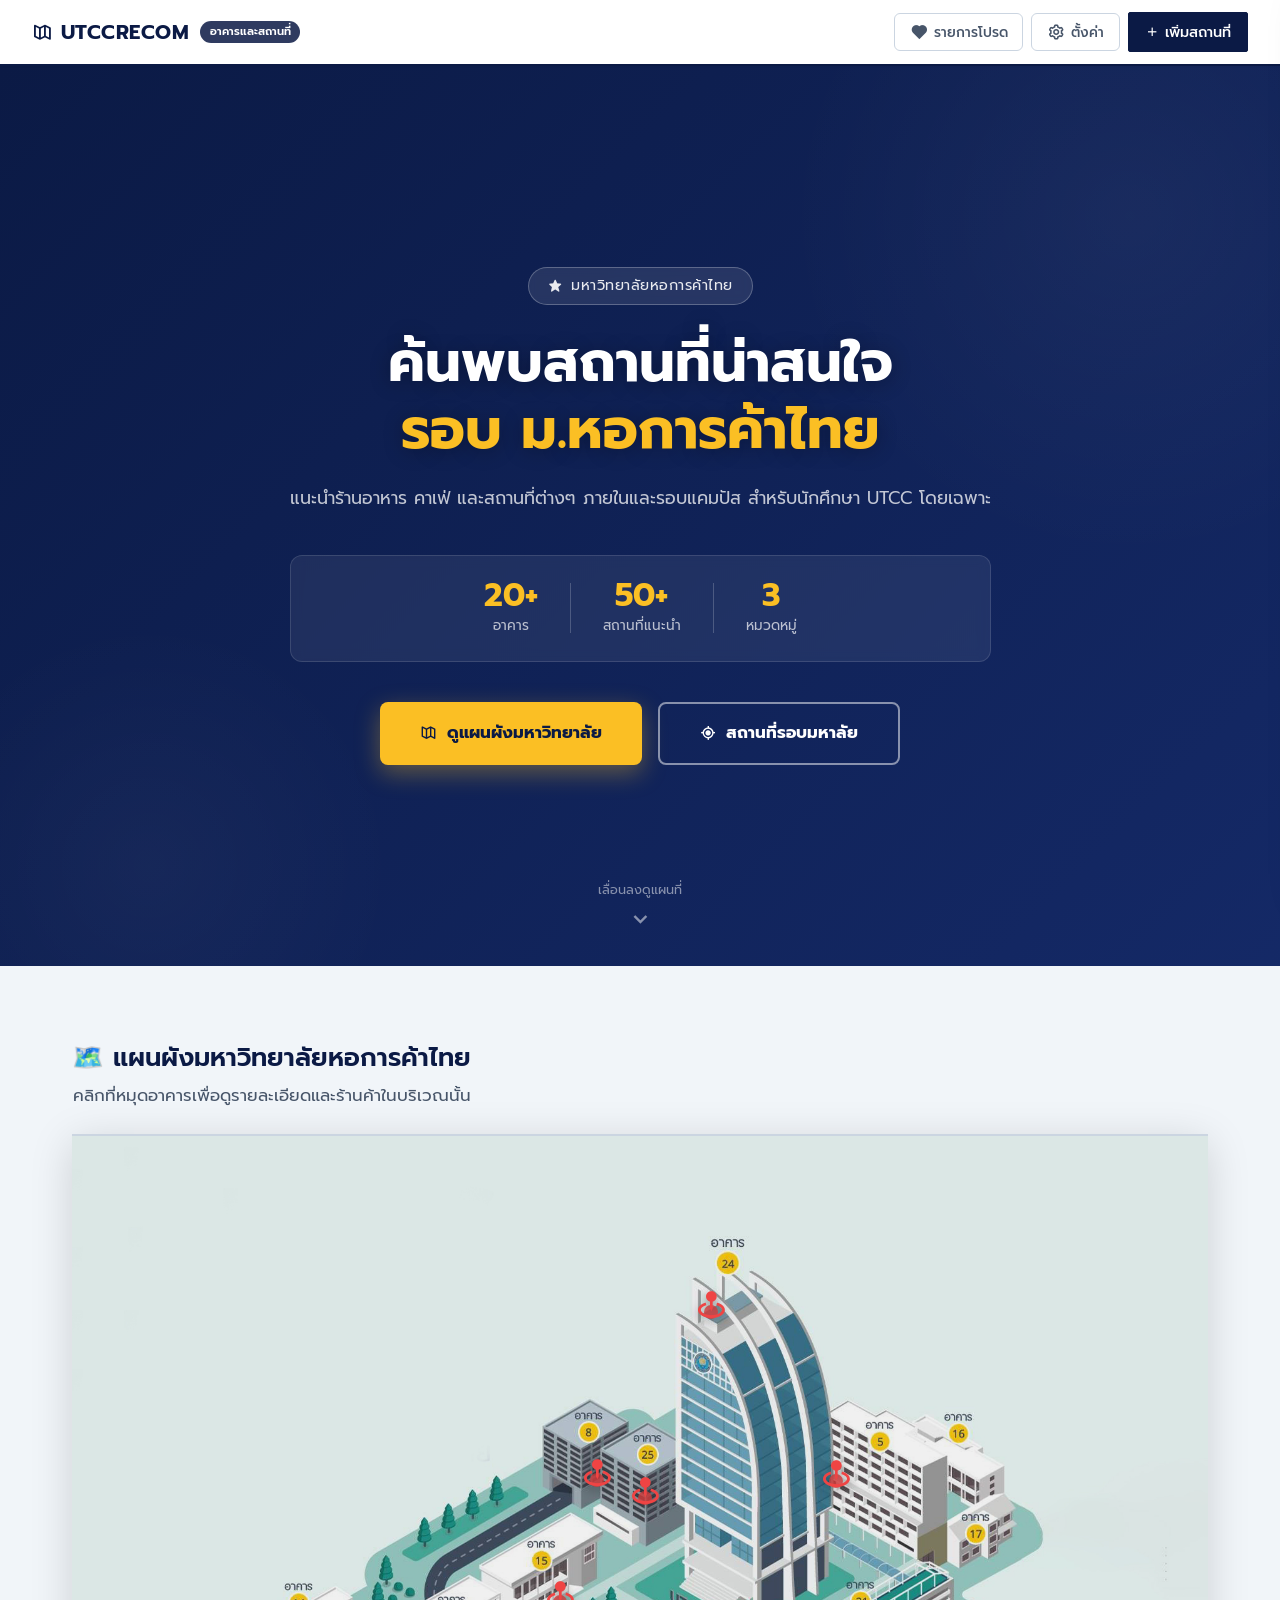
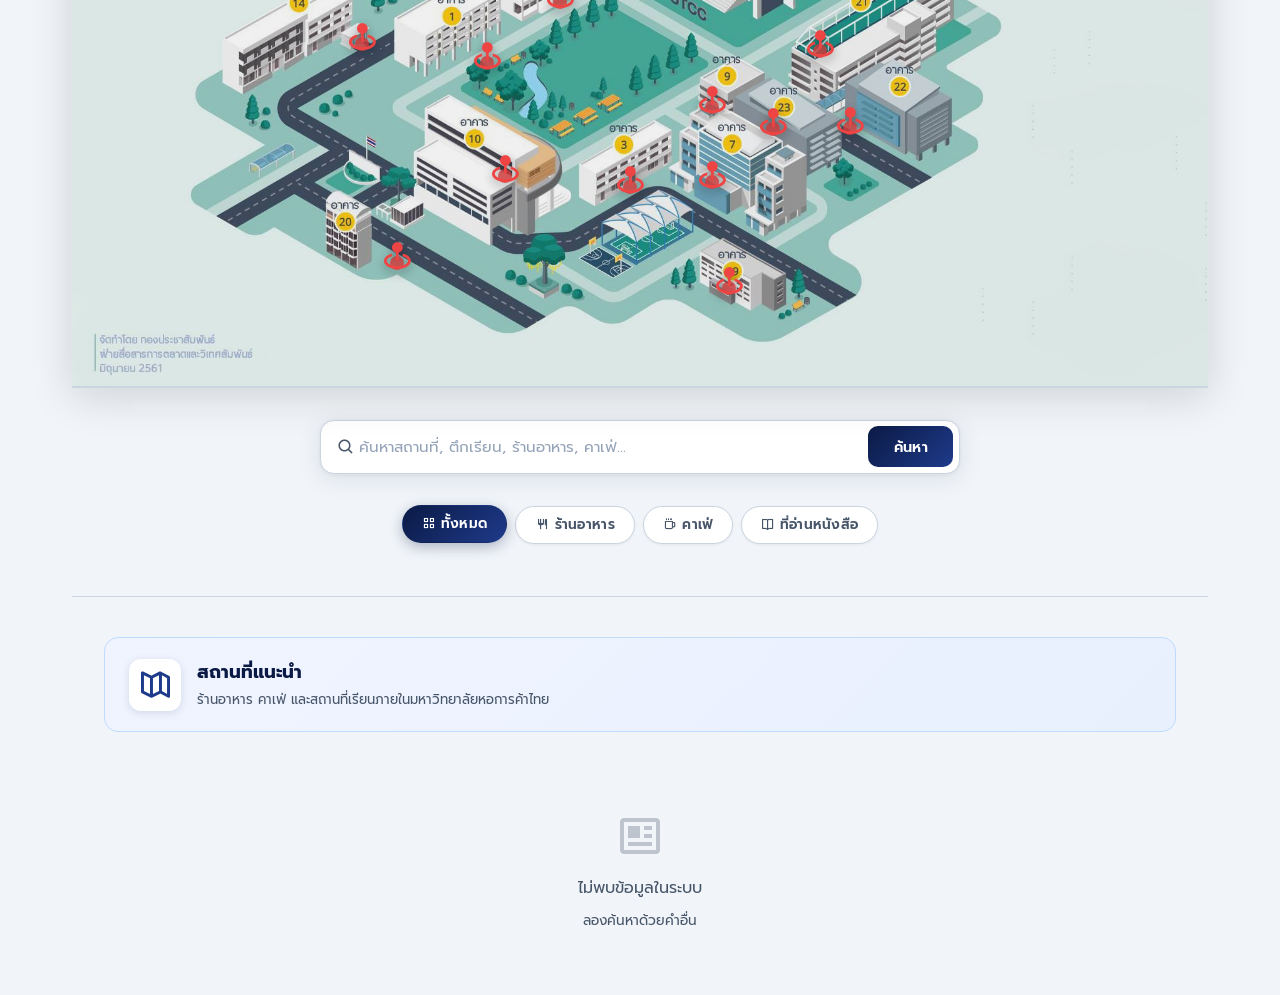
==== commit f27b1b74: "Merge remote-tracking branch 'origin/master' into Xkaroy" ====
--- a/src/main/resources/static/index.html
+++ b/src/main/resources/static/index.html
@@ -15,6 +15,7 @@
             <div class="logo">
                 <i class='bx bx-map-alt'></i>
                 <span>UTCCRECOM</span>
+                <span class="logo-badge">อาคารและสถานที่</span>
             </div>
             <div class="nav-actions">
                 <button class="nav-icon-btn" id="favNavBtn" title="รายการโปรด" onclick="toggleFavPanel()">
@@ -53,58 +54,148 @@
 
 
     <div class="side-panel" id="settingsPanel">
-        <div class="side-panel-header">
-            <div class="side-panel-title">
-                <i class='bx bx-cog' style="color:var(--primary-color)"></i>
-                การตั้งค่า
-            </div>
-            <button class="close-panel-btn" onclick="toggleSettingsPanel()"><i class='bx bx-x'></i></button>
-        </div>
-        <div class="side-panel-body">
-            <!-- โหมดมืด -->
+        <!-- Settings Panel Header -->
+        <div class="settings-panel-header">
+            <div class="settings-header-bg"></div>
+            <div class="settings-header-content">
+                <div class="settings-header-icon">
+                    <i class='bx bx-cog'></i>
+                </div>
+                <div>
+                    <div class="settings-header-title" id="settingsTitle">การตั้งค่า</div>
+                    <div class="settings-header-sub" id="settingsSub">ปรับแต่งการแสดงผลตามต้องการ</div>
+                </div>
+            </div>
+            <button class="settings-close-btn" onclick="toggleSettingsPanel()"><i class='bx bx-x'></i></button>
+        </div>
+
+        <div class="side-panel-body settings-body">
+
+            <!-- ธีม -->
             <div class="settings-section">
-                <div class="settings-section-title"><i class='bx bx-moon'></i> ธีม</div>
-                <div class="settings-row">
-                    <div>
-                        <div class="settings-label">โหมดมืด (Dark Mode)</div>
-                        <div class="settings-desc">เปลี่ยนหน้าเว็บเป็นสีเข้ม</div>
-                    </div>
-                    <label class="toggle-switch">
-                        <input type="checkbox" id="darkModeToggle" onchange="toggleDarkMode(this.checked)">
-                        <span class="toggle-slider"></span>
-                    </label>
-                </div>
-            </div>
-            <!-- เปลี่ยนภาษา -->
+                <div class="settings-section-label" id="labelTheme">🎨 ธีม</div>
+                <div class="settings-card">
+                    <div class="settings-row">
+                        <div class="settings-row-left">
+                            <div class="settings-row-icon" style="background:linear-gradient(135deg,#1e3a8a,#7c3aed)">
+                                <i class='bx bx-moon'></i>
+                            </div>
+                            <div>
+                                <div class="settings-label" id="labelDarkMode">โหมดมืด</div>
+                                <div class="settings-desc" id="descDarkMode">เปลี่ยนธีมเป็นสีเข้ม</div>
+                            </div>
+                        </div>
+                        <label class="toggle-switch">
+                            <input type="checkbox" id="darkModeToggle" onchange="toggleDarkMode(this.checked)">
+                            <span class="toggle-slider"></span>
+                        </label>
+                    </div>
+                </div>
+            </div>
+
+            <!-- ภาษา -->
             <div class="settings-section">
-                <div class="settings-section-title"><i class='bx bx-globe'></i> ภาษา</div>
-                <div class="settings-row">
-                    <div class="settings-label">ภาษาแสดงผล</div>
-                    <div class="lang-toggle">
-                        <button class="lang-btn active" id="langTH" onclick="setLanguage('th')">🇹🇭 ไทย</button>
-                        <button class="lang-btn" id="langEN" onclick="setLanguage('en')">🇺🇸 EN</button>
-                    </div>
-                </div>
-            </div>
-
+                <div class="settings-section-label" id="labelLang">🌐 ภาษา</div>
+                <div class="settings-card">
+                    <div class="settings-row">
+                        <div class="settings-row-left">
+                            <div class="settings-row-icon" style="background:linear-gradient(135deg,#0891b2,#0ea5e9)">
+                                <i class='bx bx-globe'></i>
+                            </div>
+                            <div class="settings-label" id="labelDisplayLang">ภาษาแสดงผล</div>
+                        </div>
+                        <div class="lang-toggle">
+                            <button class="lang-btn active" id="langTH" onclick="setLanguage('th')">🇹🇭 ไทย</button>
+                            <button class="lang-btn" id="langEN" onclick="setLanguage('en')">🇺🇸 EN</button>
+                        </div>
+                    </div>
+                </div>
+            </div>
+
+            <!-- การแสดงผล -->
             <div class="settings-section">
-                <div class="settings-section-title"><i class='bx bx-grid-alt'></i> การแสดงการ์ด</div>
-                <div class="settings-row" style="flex-wrap:wrap; gap:0.5rem;">
-                    <div class="settings-label" style="width:100%; margin-bottom:0.5rem">ขนาดการ์ด</div>
-                    <button class="size-btn active" id="sizeNormal" onclick="setCardSize('normal')">กลาง</button>
-                    <button class="size-btn" id="sizeSmall" onclick="setCardSize('small')">เล็ก</button>
-                    <button class="size-btn" id="sizeLarge" onclick="setCardSize('large')">ใหญ่</button>
-                </div>
-            </div>
-
+                <div class="settings-section-label" id="labelDisplay">📐 การแสดงผล</div>
+                <div class="settings-card">
+                    <div class="settings-row">
+                        <div class="settings-row-left">
+                            <div class="settings-row-icon" style="background:linear-gradient(135deg,#059669,#10b981)">
+                                <i class='bx bx-layout'></i>
+                            </div>
+                            <div>
+                                <div class="settings-label" id="labelLayout">รูปแบบ Grid</div>
+                                <div class="settings-desc" id="descLayout">สลับระหว่าง Grid / List</div>
+                            </div>
+                        </div>
+                        <label class="toggle-switch">
+                            <input type="checkbox" id="listViewToggle" onchange="toggleListView(this.checked)">
+                            <span class="toggle-slider"></span>
+                        </label>
+                    </div>
+                    <div class="settings-divider"></div>
+                    <div class="settings-row">
+                        <div class="settings-row-left">
+                            <div class="settings-row-icon" style="background:linear-gradient(135deg,#d97706,#f59e0b)">
+                                <i class='bx bx-image'></i>
+                            </div>
+                            <div>
+                                <div class="settings-label" id="labelHideImg">ซ่อนภาพ</div>
+                                <div class="settings-desc" id="descHideImg">โหลดเร็วขึ้น ประหยัดข้อมูล</div>
+                            </div>
+                        </div>
+                        <label class="toggle-switch">
+                            <input type="checkbox" id="hideImagesToggle" onchange="toggleHideImages(this.checked)">
+                            <span class="toggle-slider"></span>
+                        </label>
+                    </div>
+                </div>
+            </div>
+
+            <!-- รายการโปรด -->
             <div class="settings-section">
-                <div class="settings-section-title"><i class='bx bx-info-circle'></i> เกี่ยวกับ</div>
-                <p class="settings-desc" style="line-height:1.8">
-                    UTCC Places Recommender<br>
-                    <strong>Version:</strong> 1.0.0<br>
-                    <strong>พัฒนาโดย:</strong> นักศึกษา UTCC
-                </p>
-            </div>
+                <div class="settings-section-label" id="labelFavSection">❤️ รายการโปรด</div>
+                <div class="settings-card">
+                    <div class="settings-row">
+                        <div class="settings-row-left">
+                            <div class="settings-row-icon" style="background:linear-gradient(135deg,#dc2626,#ef4444)">
+                                <i class='bx bxs-heart'></i>
+                            </div>
+                            <div>
+                                <div class="settings-label" id="labelFavCount">บันทึกไว้แล้ว</div>
+                                <div class="settings-desc"><span id="settingsFavCount">0</span> <span id="labelFavPlaces">สถานที่</span></div>
+                            </div>
+                        </div>
+                        <button class="settings-action-btn danger" id="clearFavBtn" onclick="clearAllFavorites()">
+                            <i class='bx bx-trash'></i> <span id="labelClearFav">ล้าง</span>
+                        </button>
+                    </div>
+                </div>
+            </div>
+
+            <!-- เกี่ยวกับ -->
+            <div class="settings-section">
+                <div class="settings-section-label" id="labelAbout">ℹ️ เกี่ยวกับ</div>
+                <div class="settings-about-card">
+                    <div class="settings-about-logo">
+                        <i class='bx bx-map-alt'></i>
+                        <span>UTCCRECOM</span>
+                    </div>
+                    <div class="settings-about-info">
+                        <div class="settings-about-row">
+                            <span class="about-key" id="labelVersion">เวอร์ชัน</span>
+                            <span class="about-val">1.0.0</span>
+                        </div>
+                        <div class="settings-about-row">
+                            <span class="about-key" id="labelDev">พัฒนาโดย</span>
+                            <span class="about-val">นักศึกษา UTCC</span>
+                        </div>
+                        <div class="settings-about-row">
+                            <span class="about-key" id="labelUniv">มหาวิทยาลัย</span>
+                            <span class="about-val">หอการค้าไทย</span>
+                        </div>
+                    </div>
+                </div>
+            </div>
+
         </div>
     </div>
 
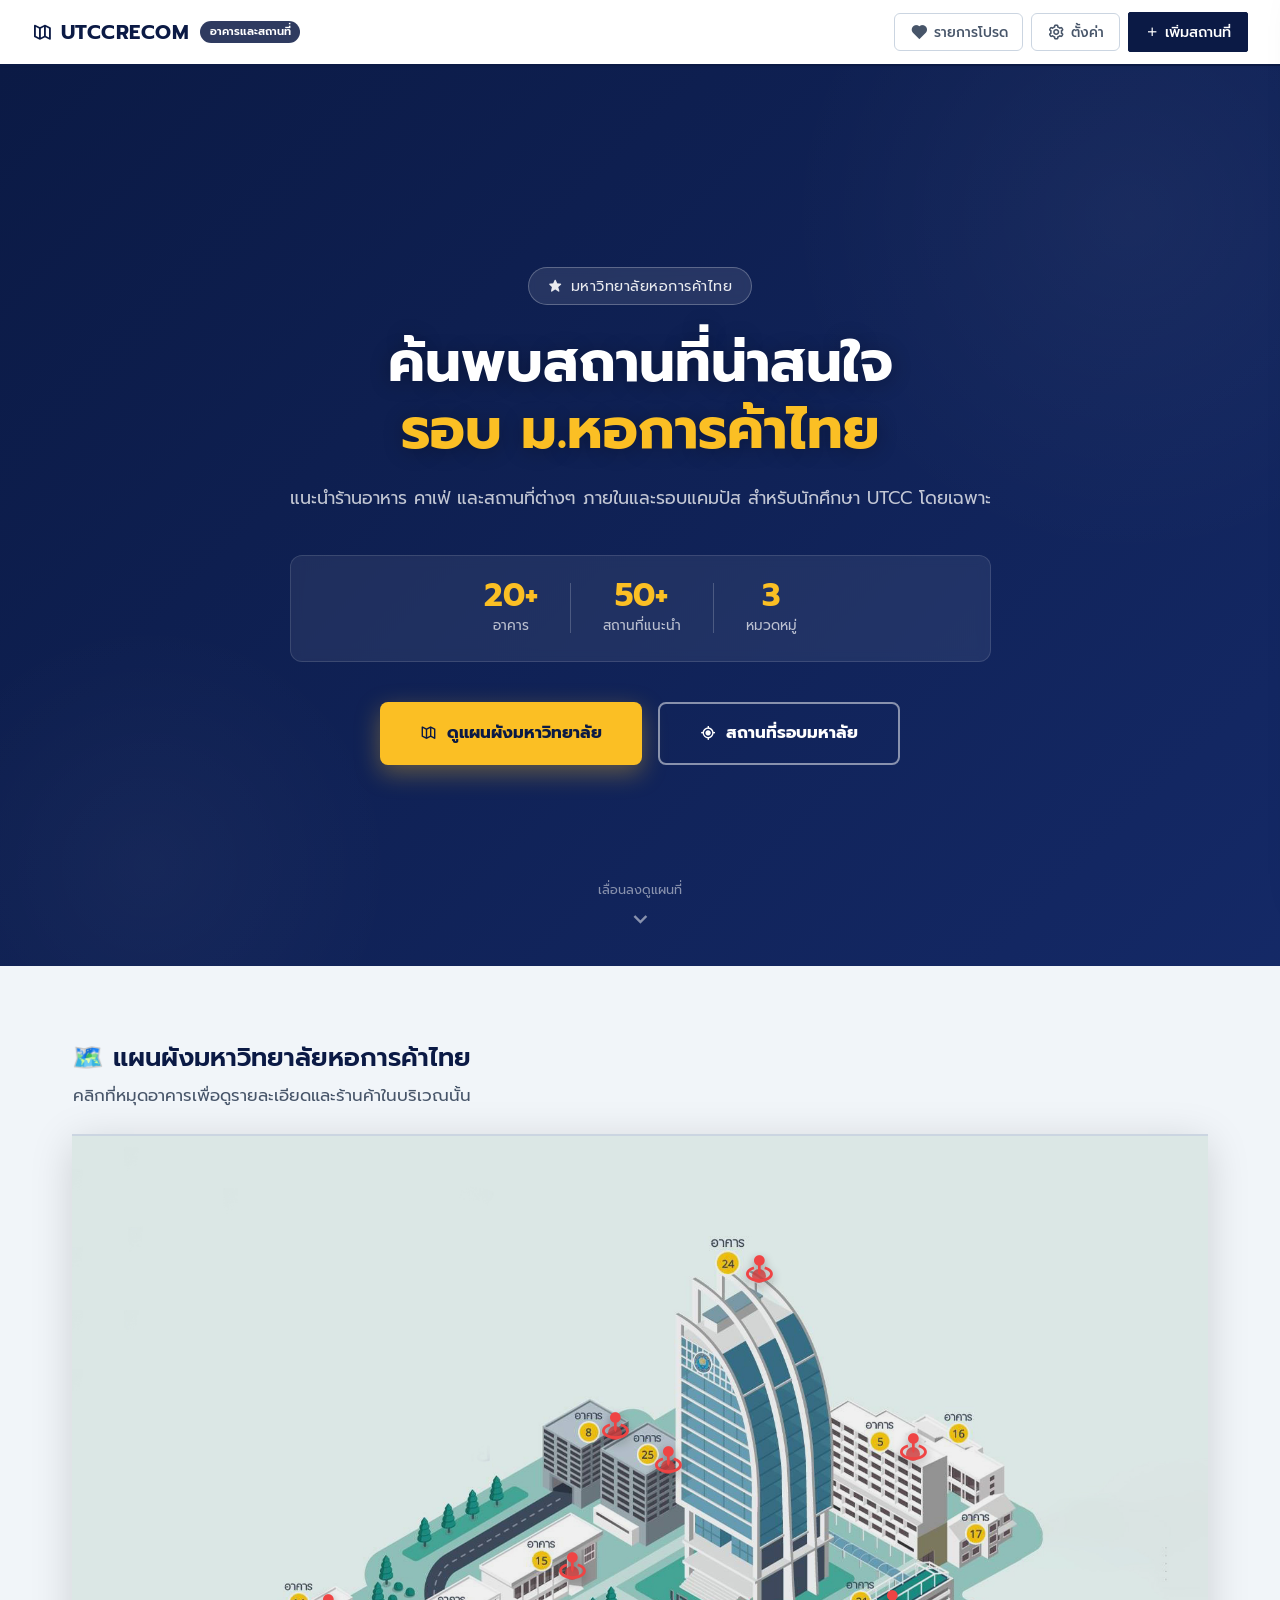
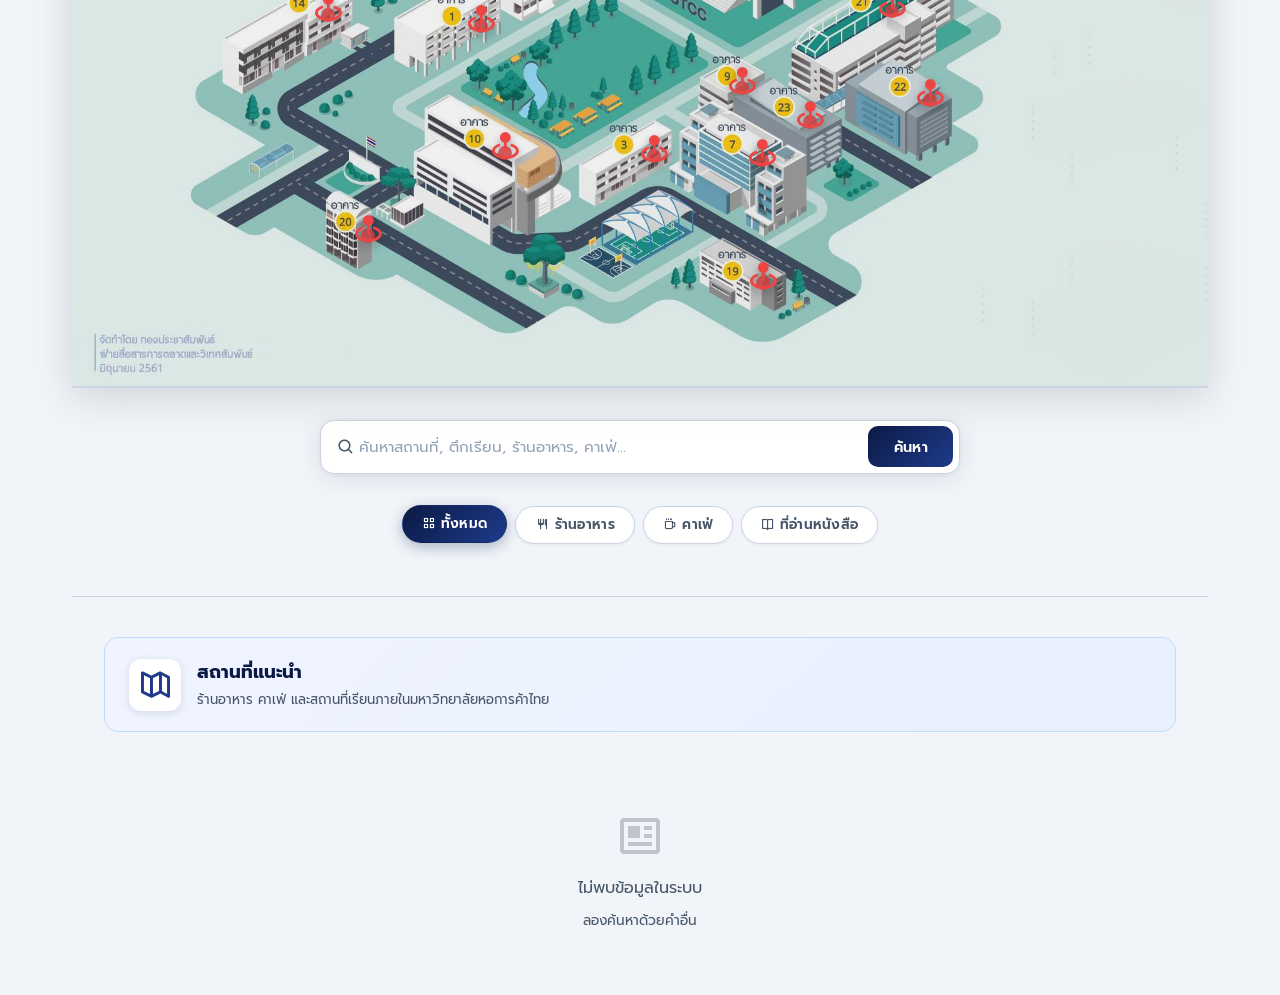
==== commit 4497564a: "fix map info 2.0" ====
--- a/src/main/resources/static/index.html
+++ b/src/main/resources/static/index.html
@@ -358,112 +358,112 @@
                     <!-- Building hotspots — positions calibrated to yellow number labels on map -->
 
                     <!-- อาคาร 24 (ตึกเรือใบ) -->
-                    <div class="map-hotspot" style="top: 21.76%; left: 56.25%;" onclick="openBuildingInfo('อาคาร 24')">
+                    <div class="map-hotspot" style="top: 17.5%; left: 60.5%;" onclick="openBuildingInfo('อาคาร 24')">
                         <div class="hotspot-pulse"></div>
                         <i class='bx bxs-map-pin hotspot-icon'></i>
                         <span class="hotspot-tooltip">อาคาร 24 (ตึกเรือใบ)</span>
                     </div>
 
                     <!-- อาคาร 05 -->
-                    <div class="map-hotspot" style="top: 41.65%; left: 67.25%;" onclick="openBuildingInfo('อาคาร 05')">
+                    <div class="map-hotspot" style="top: 38.5%; left: 74%;" onclick="openBuildingInfo('อาคาร 05')">
                         <div class="hotspot-pulse"></div>
                         <i class='bx bxs-map-pin hotspot-icon'></i>
                         <span class="hotspot-tooltip">อาคาร 05</span>
                     </div>
 
                     <!-- อาคาร 08 -->
-                    <div class="map-hotspot" style="top: 41.51%; left: 46.21%;" onclick="openBuildingInfo('อาคาร 08')">
+                    <div class="map-hotspot" style="top: 36%; left: 47.8%;" onclick="openBuildingInfo('อาคาร 08')">
                         <div class="hotspot-pulse"></div>
                         <i class='bx bxs-map-pin hotspot-icon'></i>
                         <span class="hotspot-tooltip">อาคาร 08</span>
                     </div>
 
                     <!-- อาคาร 25 -->
-                    <div class="map-hotspot" style="top: 43.66%; left: 50.44%;" onclick="openBuildingInfo('อาคาร 25')">
+                    <div class="map-hotspot" style="top: 40%; left: 52.5%;" onclick="openBuildingInfo('อาคาร 25')">
                         <div class="hotspot-pulse"></div>
                         <i class='bx bxs-map-pin hotspot-icon'></i>
                         <span class="hotspot-tooltip">อาคาร 25</span>
                     </div>
 
                     <!-- อาคาร 10 -->
-                    <div class="map-hotspot" style="top: 76.44%; left: 38.12%;" onclick="openBuildingInfo('อาคาร 10')">
+                    <div class="map-hotspot" style="top: 73.7%; left: 38.12%;" onclick="openBuildingInfo('อาคาร 10')">
                         <div class="hotspot-pulse"></div>
                         <i class='bx bxs-map-pin hotspot-icon'></i>
                         <span class="hotspot-tooltip">อาคาร 10</span>
                     </div>
 
                     <!-- อาคาร 01 -->
-                    <div class="map-hotspot" style="top: 63.13%; left: 36.53%;" onclick="openBuildingInfo('อาคาร 01')">
+                    <div class="map-hotspot" style="top: 58.7%; left: 36%;" onclick="openBuildingInfo('อาคาร 01')">
                         <div class="hotspot-pulse"></div>
                         <i class='bx bxs-map-pin hotspot-icon'></i>
                         <span class="hotspot-tooltip">อาคาร 01</span>
                     </div>
 
                     <!-- อาคาร 14 -->
-                    <div class="map-hotspot" style="top: 60.84%; left: 25.53%;" onclick="openBuildingInfo('อาคาร 14')">
+                    <div class="map-hotspot" style="top: 57.5%; left: 22.5%;" onclick="openBuildingInfo('อาคาร 14')">
                         <div class="hotspot-pulse"></div>
                         <i class='bx bxs-map-pin hotspot-icon'></i>
                         <span class="hotspot-tooltip">อาคาร 14</span>
                     </div>
 
                     <!-- อาคาร 21 -->
-                    <div class="map-hotspot" style="top: 61.69%; left: 65.85%;" onclick="openBuildingInfo('อาคาร 21')">
+                    <div class="map-hotspot" style="top: 57%; left: 72.2%;" onclick="openBuildingInfo('อาคาร 21')">
                         <div class="hotspot-pulse"></div>
                         <i class='bx bxs-map-pin hotspot-icon'></i>
                         <span class="hotspot-tooltip">อาคาร 21</span>
                     </div>
 
                     <!-- อาคาร 09 -->
-                    <div class="map-hotspot" style="top: 68.28%; left: 56.34%;" onclick="openBuildingInfo('อาคาร 09')">
+                    <div class="map-hotspot" style="top: 66%; left: 59%;" onclick="openBuildingInfo('อาคาร 09')">
                         <div class="hotspot-pulse"></div>
                         <i class='bx bxs-map-pin hotspot-icon'></i>
                         <span class="hotspot-tooltip">อาคาร 09</span>
                     </div>
 
                     <!-- อาคาร 22 -->
-                    <div class="map-hotspot" style="top: 70.71%; left: 68.49%;" onclick="openBuildingInfo('อาคาร 22')">
+                    <div class="map-hotspot" style="top: 67.5%; left: 75.5%;" onclick="openBuildingInfo('อาคาร 22')">
                         <div class="hotspot-pulse"></div>
                         <i class='bx bxs-map-pin hotspot-icon'></i>
                         <span class="hotspot-tooltip">อาคาร 22</span>
                     </div>
 
                     <!-- อาคาร 23 -->
-                    <div class="map-hotspot" style="top: 70.86%; left: 61.71%;" onclick="openBuildingInfo('อาคาร 23')">
+                    <div class="map-hotspot" style="top: 70%; left: 65%;" onclick="openBuildingInfo('อาคาร 23')">
                         <div class="hotspot-pulse"></div>
                         <i class='bx bxs-map-pin hotspot-icon'></i>
                         <span class="hotspot-tooltip">อาคาร 23</span>
                     </div>
 
                     <!-- อาคาร 07 -->
-                    <div class="map-hotspot" style="top: 77.15%; left: 56.34%;" onclick="openBuildingInfo('อาคาร 07')">
+                    <div class="map-hotspot" style="top: 74.5%; left: 60.7%;" onclick="openBuildingInfo('อาคาร 07')">
                         <div class="hotspot-pulse"></div>
                         <i class='bx bxs-map-pin hotspot-icon'></i>
                         <span class="hotspot-tooltip">อาคาร 07</span>
                     </div>
 
                     <!-- อาคาร 03 -->
-                    <div class="map-hotspot" style="top: 77.73%; left: 49.12%;" onclick="openBuildingInfo('อาคาร 03')">
+                    <div class="map-hotspot" style="top: 74%; left: 51.2%;" onclick="openBuildingInfo('อาคาร 03')">
                         <div class="hotspot-pulse"></div>
                         <i class='bx bxs-map-pin hotspot-icon'></i>
                         <span class="hotspot-tooltip">อาคาร 03</span>
                     </div>
 
                     <!-- อาคาร 20 -->
-                    <div class="map-hotspot" style="top: 86.6%; left: 28.61%;" onclick="openBuildingInfo('อาคาร 20')">
+                    <div class="map-hotspot" style="top: 83.5%; left: 26.1%;" onclick="openBuildingInfo('อาคาร 20')">
                         <div class="hotspot-pulse"></div>
                         <i class='bx bxs-map-pin hotspot-icon'></i>
                         <span class="hotspot-tooltip">อาคาร 20</span>
                     </div>
 
                     <!-- อาคาร 15 -->
-                    <div class="map-hotspot" style="top: 55.97%; left: 42.96%;" onclick="openBuildingInfo('อาคาร 15')">
+                    <div class="map-hotspot" style="top: 52.5%; left: 44%;" onclick="openBuildingInfo('อาคาร 15')">
                         <div class="hotspot-pulse"></div>
                         <i class='bx bxs-map-pin hotspot-icon'></i>
                         <span class="hotspot-tooltip">อาคาร 15</span>
                     </div>
 
                     <!-- อาคาร 19 -->
-                    <div class="map-hotspot" style="top: 89.61%; left: 57.83%;" onclick="openBuildingInfo('อาคาร 19')">
+                    <div class="map-hotspot" style="top: 89%; left: 60.8%;" onclick="openBuildingInfo('อาคาร 19')">
                         <div class="hotspot-pulse"></div>
                         <i class='bx bxs-map-pin hotspot-icon'></i>
                         <span class="hotspot-tooltip">อาคาร 19</span>
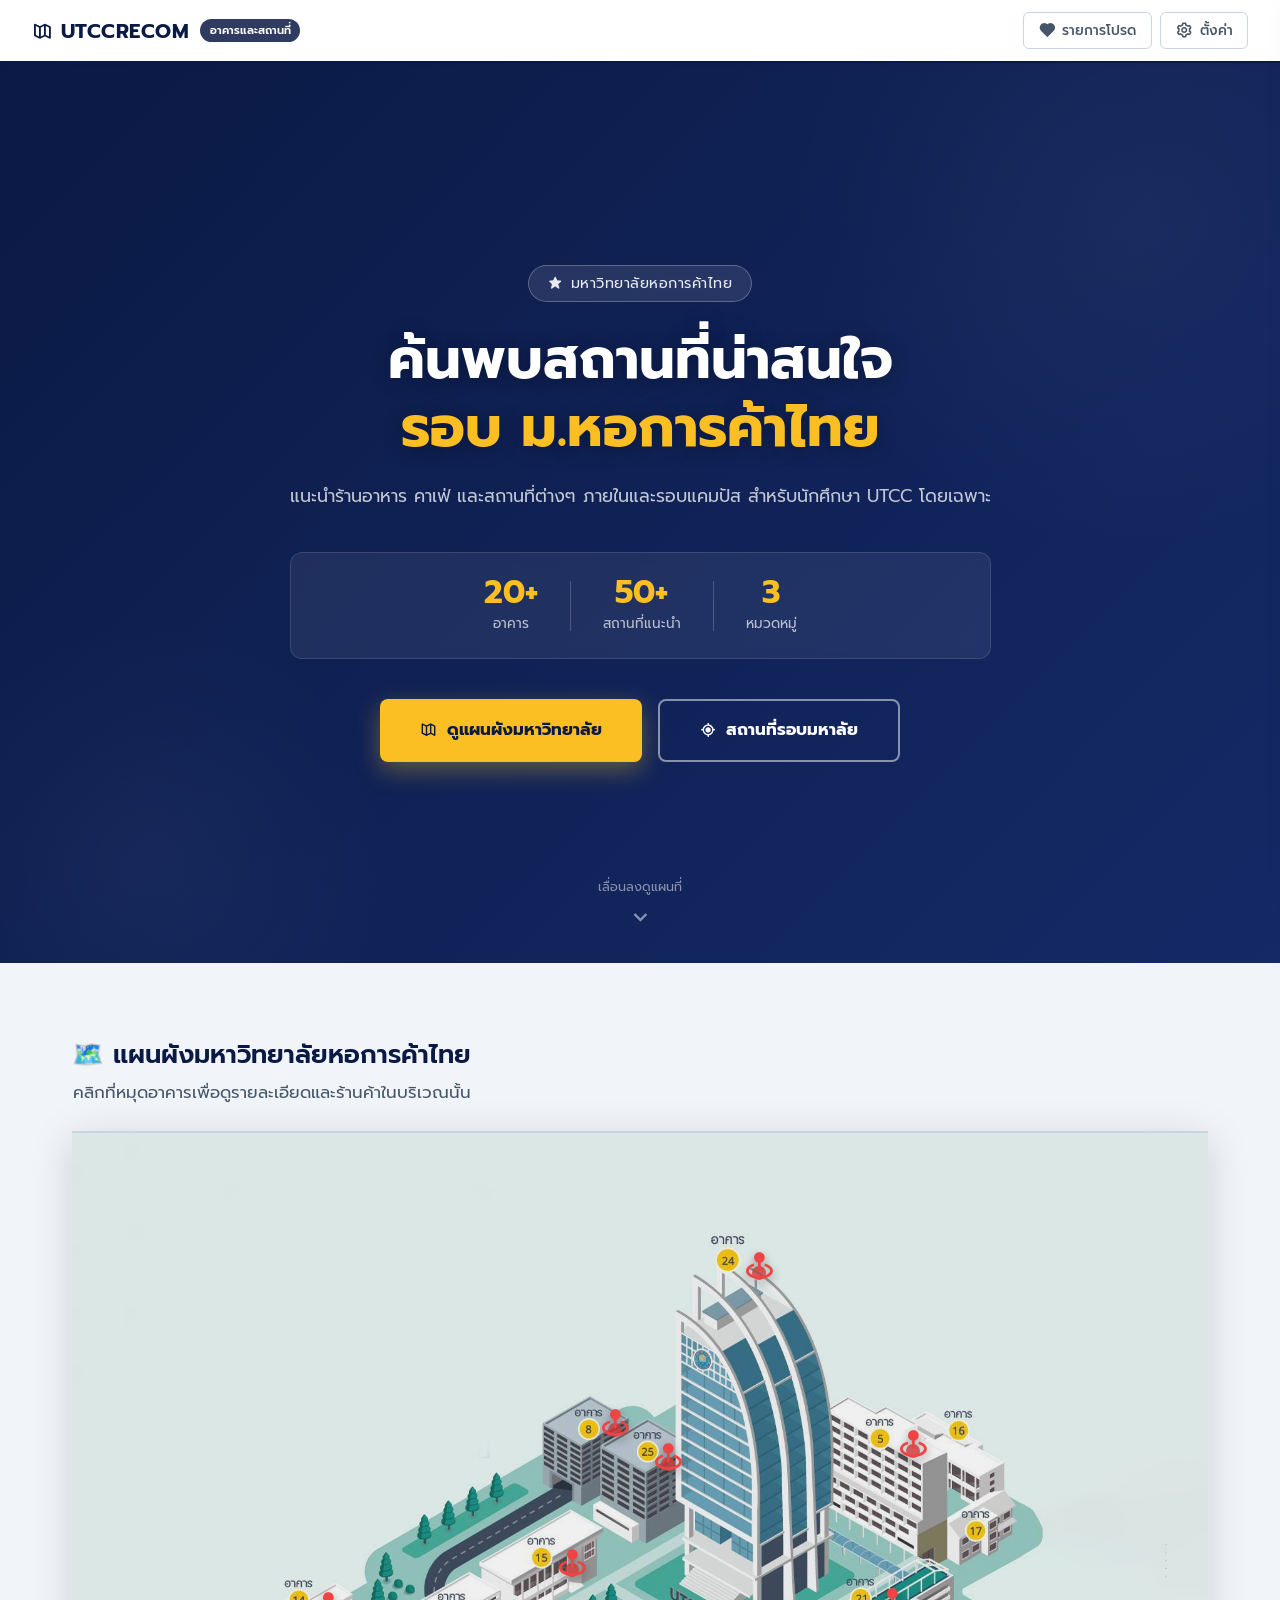
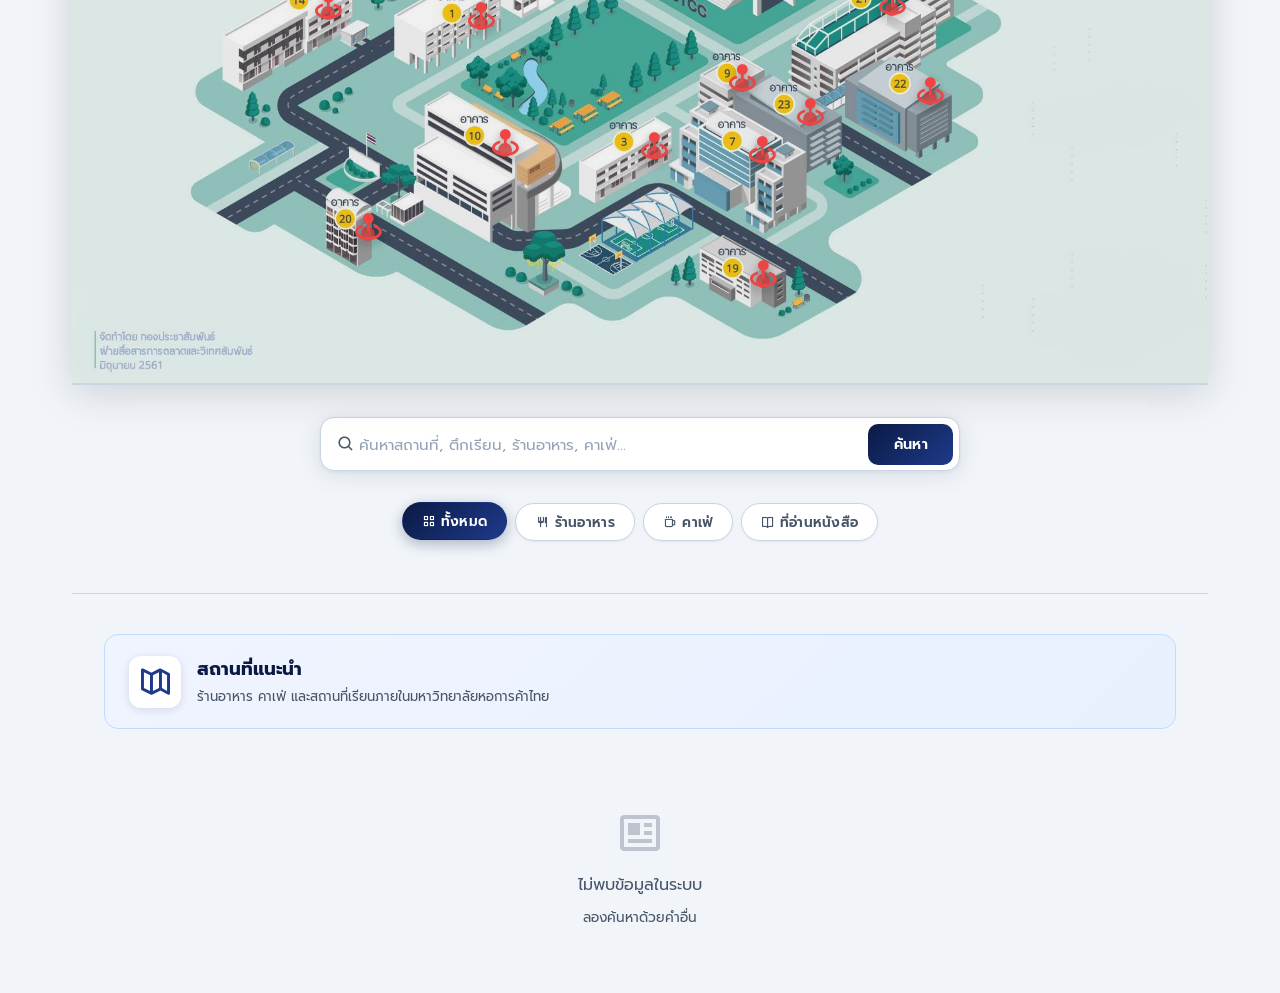
==== commit b01cfef1: "admin setting" ====
--- a/src/main/resources/static/index.html
+++ b/src/main/resources/static/index.html
@@ -6,6 +6,7 @@
     <title>UTCC Places Recommender</title>
     <link href="https://fonts.googleapis.com/css2?family=Inter:wght@400;500;600;700&family=Prompt:wght@300;400;500;600&display=swap" rel="stylesheet">
     <link rel="stylesheet" href="style.css">
+    <link rel="stylesheet" href="admin.css">
 
 <link href='https://unpkg.com/boxicons@2.1.4/css/boxicons.min.css' rel='stylesheet'>
 </head>
@@ -167,6 +168,28 @@
                         <button class="settings-action-btn danger" id="clearFavBtn" onclick="clearAllFavorites()">
                             <i class='bx bx-trash'></i> <span id="labelClearFav">ล้าง</span>
                         </button>
+                    </div>
+                </div>
+            </div>
+
+            <!-- โหมด Admin -->
+            <div class="settings-section">
+                <div class="settings-section-label" id="labelAdminMode">⚙️ โหมด Admin</div>
+                <div class="settings-card">
+                    <div class="settings-row">
+                        <div class="settings-row-left">
+                            <div class="settings-row-icon" style="background:linear-gradient(135deg,#4f46e5,#8b5cf6)">
+                                <i class='bx bxs-user-shield'></i>
+                            </div>
+                            <div>
+                                <div class="settings-label" id="labelEnableAdmin">เปิดใช้งานโหมด Admin</div>
+                                <div class="settings-desc" id="descEnableAdmin">อนุญาตให้แก้ไขและเพิ่มข้อมูล</div>
+                            </div>
+                        </div>
+                        <label class="toggle-switch">
+                            <input type="checkbox" id="adminModeToggle" onchange="toggleAdminMode(this.checked)">
+                            <span class="toggle-slider"></span>
+                        </label>
                     </div>
                 </div>
             </div>
@@ -541,6 +564,15 @@
                         <label>แท็ก (คั่นด้วยลูกน้ำ ,)</label>
                         <input type="text" id="pTags" placeholder="แอร์เย็น, ปลั๊กเยอะ, อร่อย">
                     </div>
+                    <div class="form-group">
+                        <label>รูปภาพ <span style="color:var(--text-muted);font-size:0.8rem">(เลือกหลายไฟล์ หรือเพิ่มจากลิงก์)</span></label>
+                        <input type="file" id="pImageFiles" accept="image/*" multiple style="margin-bottom:0.5rem;">
+                        <div style="display:flex; gap:0.5rem;">
+                            <input type="url" id="pImageUrl" placeholder="https://example.com/image.jpg" style="flex:1;">
+                            <button type="button" class="btn-secondary" onclick="addPlaceImageUrl()" style="padding:0.5rem 1rem;"><i class='bx bx-plus'></i></button>
+                        </div>
+                        <div id="pGalleryPreview" class="gallery-preview"></div>
+                    </div>
                     <button type="submit" class="btn-modal-save"><i class='bx bx-save'></i> บันทึกข้อมูล</button>
                 </form>
             </div>
@@ -583,6 +615,15 @@
                     <label>แท็ก <span style="font-weight:400;text-transform:none;font-size:0.78rem;color:var(--text-muted);">(คั่นด้วยลูกน้ำ ,)</span></label>
                     <input type="text" id="epTags" placeholder="แอร์เย็น, ปลั๊กเยอะ, อร่อย">
                 </div>
+                <div class="form-group">
+                    <label>รูปภาพ <span style="color:var(--text-muted);font-size:0.8rem">(เลือกหลายไฟล์ หรือเพิ่มจากลิงก์)</span></label>
+                    <input type="file" id="epImageFiles" accept="image/*" multiple style="margin-bottom:0.5rem;">
+                    <div style="display:flex; gap:0.5rem;">
+                        <input type="url" id="epImageUrl" placeholder="https://example.com/image.jpg" style="flex:1;">
+                        <button type="button" class="btn-secondary" onclick="addEditPlaceImageUrl()" style="padding:0.5rem 1rem;"><i class='bx bx-plus'></i></button>
+                    </div>
+                    <div id="epGalleryPreview" class="gallery-preview"></div>
+                </div>
                 <button class="btn-modal-save" onclick="saveEditPlace()" id="epSaveBtn"><i class='bx bx-save'></i> บันทึกการแก้ไข</button>
             </div>
         </div>
--- a/src/main/resources/static/style.css
+++ b/src/main/resources/static/style.css
@@ -1088,19 +1088,21 @@
 
 .place-card {
     background: var(--card-bg);
-    border-radius: 18px;
+    border-radius: 20px;
     overflow: hidden;
-    box-shadow: 0 2px 12px rgba(11,26,69,0.07), 0 1px 3px rgba(0,0,0,0.05);
+    box-shadow: 0 2px 16px rgba(11,26,69,0.08), 0 1px 4px rgba(0,0,0,0.04);
     border: 1px solid var(--border-color);
-    transition: transform 0.35s cubic-bezier(0.175, 0.885, 0.32, 1.275), box-shadow 0.35s ease;
+    transition: transform 0.38s cubic-bezier(0.175, 0.885, 0.32, 1.275),
+                box-shadow 0.38s ease;
     display: flex;
     flex-direction: column;
     animation: slideUpFade 0.6s cubic-bezier(0.16, 1, 0.3, 1) backwards;
+    position: relative;
 }
 
 .place-card:hover {
-    box-shadow: 0 20px 50px rgba(11,26,69,0.15), 0 4px 12px rgba(0,0,0,0.08);
-    transform: translateY(-8px);
+    box-shadow: 0 24px 56px rgba(11,26,69,0.18), 0 6px 16px rgba(0,0,0,0.1);
+    transform: translateY(-10px);
 }
 
 .card-img-wrapper {
@@ -1109,17 +1111,48 @@
 }
 
 .card-img {
-    height: 200px;
+    height: 210px;
     background: #e2e8f0;
     width: 100%;
     object-fit: cover;
-    border-bottom: 1px solid var(--border-color);
-    transition: transform 0.5s cubic-bezier(0.16, 1, 0.3, 1);
+    transition: transform 0.55s cubic-bezier(0.16, 1, 0.3, 1);
     display: block;
 }
 
 .card-img.single { cursor: zoom-in; }
-.place-card:hover .card-img.single { transform: scale(1.08); }
+.place-card:hover .card-img.single { transform: scale(1.07); }
+.place-card:hover .card-gallery-slider .slide-item { transform: scale(1.04); }
+
+/* Gradient overlay on bottom of image */
+.card-img-overlay {
+    position: absolute;
+    bottom: 0; left: 0; right: 0;
+    height: 80px;
+    background: linear-gradient(to top, rgba(11,26,69,0.55) 0%, transparent 100%);
+    pointer-events: none;
+    z-index: 1;
+}
+
+/* Category badge on top of image */
+.card-cat-overlay {
+    position: absolute;
+    top: 12px;
+    left: 12px;
+    background: rgba(255,255,255,0.18);
+    backdrop-filter: blur(10px);
+    -webkit-backdrop-filter: blur(10px);
+    border: 1px solid rgba(255,255,255,0.35);
+    color: #fff;
+    font-size: 0.68rem;
+    font-weight: 700;
+    letter-spacing: 1px;
+    text-transform: uppercase;
+    padding: 0.28rem 0.75rem;
+    border-radius: 999px;
+    z-index: 3;
+    pointer-events: none;
+    text-shadow: 0 1px 3px rgba(0,0,0,0.4);
+}
 
 /* Card Image Gallery Slider */
 .card-gallery-slider {
@@ -1193,87 +1226,162 @@
 .fav-btn:hover { transform: scale(1.2) !important; }
 
 .card-content {
-    padding: 1.25rem 1.4rem;
+    padding: 1.1rem 1.4rem 0.9rem;
     flex: 1;
     display: flex;
     flex-direction: column;
-}
-
-.card-category {
-    font-size: 0.68rem;
-    text-transform: uppercase;
-    letter-spacing: 1.5px;
-    color: #2563eb;
-    font-weight: 700;
-    margin-bottom: 0.45rem;
-    display: flex;
-    align-items: center;
-    gap: 0.3rem;
-}
-
-.card-category::before {
-    content: '';
-    width: 6px;
-    height: 6px;
-    border-radius: 50%;
-    background: #2563eb;
-    flex-shrink: 0;
+    gap: 0.45rem;
 }
 
 .card-title {
-    font-size: 1.15rem;
-    margin-bottom: 0.5rem;
+    font-size: 1.08rem;
     color: var(--text-main);
     font-weight: 700;
     line-height: 1.35;
+    display: -webkit-box;
+    -webkit-line-clamp: 2;
+    -webkit-box-orient: vertical;
+    overflow: hidden;
+    margin: 0;
 }
 
 .card-desc {
     color: var(--text-muted);
-    font-size: 0.9rem;
+    font-size: 0.865rem;
     flex: 1;
-    margin-bottom: 1rem;
     display: -webkit-box;
     -webkit-line-clamp: 2;
     line-clamp: 2;
     -webkit-box-orient: vertical;
     overflow: hidden;
+    line-height: 1.55;
+    margin: 0;
 }
 
 .card-tags {
     display: flex;
-    gap: 0.35rem;
+    gap: 0.3rem;
     flex-wrap: wrap;
-    margin-bottom: 1.1rem;
+    margin-top: 0.2rem;
 }
 
 .card-tag {
-    background: #f0f4ff;
+    background: #eff6ff;
     color: #2563eb;
-    padding: 0.2rem 0.6rem;
+    padding: 0.18rem 0.55rem;
     border-radius: 999px;
-    font-size: 0.72rem;
+    font-size: 0.69rem;
     font-weight: 600;
     border: 1px solid #bfdbfe;
     letter-spacing: 0.02em;
-}
-
+    transition: background 0.2s;
+}
+
+.card-tag:hover {
+    background: #dbeafe;
+}
+
+[data-theme="dark"] .card-tag {
+    background: rgba(37,99,235,0.15);
+    border-color: rgba(37,99,235,0.35);
+    color: #93c5fd;
+}
+
+/* Card Footer */
 .card-footer {
     display: flex;
     justify-content: space-between;
     align-items: center;
-    padding: 0.85rem 1.4rem;
-    background: var(--bg-grey, #f8fafc);
+    padding: 0.7rem 1.4rem;
     border-top: 1px solid var(--border-color);
-    font-size: 0.83rem;
+    background: var(--bg-color);
+    font-size: 0.8rem;
     color: var(--text-muted);
-}
-
-.card-footer > span {
+    gap: 0.5rem;
+}
+
+[data-theme="dark"] .card-footer {
+    background: rgba(255,255,255,0.03);
+}
+
+.card-location {
     display: flex;
     align-items: center;
     gap: 0.3rem;
+    font-size: 0.78rem;
     font-weight: 500;
+    color: var(--text-muted);
+    white-space: nowrap;
+    overflow: hidden;
+    text-overflow: ellipsis;
+    max-width: 60%;
+}
+
+.card-location i {
+    font-size: 0.9rem;
+    color: #2563eb;
+    flex-shrink: 0;
+}
+
+/* Card Action Buttons */
+.card-actions {
+    display: flex;
+    gap: 0.4rem;
+    flex-shrink: 0;
+}
+
+.card-action-btn {
+    width: 32px;
+    height: 32px;
+    border-radius: 10px;
+    border: none;
+    cursor: pointer;
+    display: flex;
+    align-items: center;
+    justify-content: center;
+    font-size: 0.95rem;
+    transition: all 0.22s ease;
+    outline: none;
+}
+
+.card-action-btn.edit-btn {
+    background: #eff6ff;
+    color: #2563eb;
+    border: 1px solid #bfdbfe;
+}
+
+.card-action-btn.edit-btn:hover {
+    background: #2563eb;
+    color: #fff;
+    border-color: #2563eb;
+    transform: translateY(-1px);
+    box-shadow: 0 4px 12px rgba(37,99,235,0.35);
+}
+
+.card-action-btn.delete-btn {
+    background: #fff1f2;
+    color: #ef4444;
+    border: 1px solid #fecaca;
+}
+
+.card-action-btn.delete-btn:hover {
+    background: #ef4444;
+    color: #fff;
+    border-color: #ef4444;
+    transform: translateY(-1px);
+    box-shadow: 0 4px 12px rgba(239,68,68,0.35);
+}
+
+[data-theme="dark"] .card-action-btn.edit-btn {
+    background: rgba(37,99,235,0.12);
+    border-color: rgba(37,99,235,0.3);
+    color: #93c5fd;
+}
+
+[data-theme="dark"] .card-action-btn.delete-btn {
+    background: rgba(239,68,68,0.1);
+    border-color: rgba(239,68,68,0.25);
+    color: #fca5a5;
 }
 
 /* Modal Overlay */
@@ -2067,3 +2175,98 @@
     opacity: 1;
     pointer-events: all;
 }
+
+/* ── Skeleton Loading ─────────────────────── */
+@keyframes shimmer {
+    0%   { background-position: -600px 0; }
+    100% { background-position: 600px 0; }
+}
+
+.skeleton-card {
+    pointer-events: none;
+    cursor: default;
+}
+
+.skeleton-card:hover {
+    transform: none !important;
+    box-shadow: 0 2px 16px rgba(11,26,69,0.08), 0 1px 4px rgba(0,0,0,0.04) !important;
+}
+
+.skeleton-img {
+    height: 210px;
+    background: linear-gradient(90deg, #e2e8f0 25%, #f1f5f9 50%, #e2e8f0 75%);
+    background-size: 600px 100%;
+    animation: shimmer 1.4s infinite linear;
+}
+
+.skeleton-line {
+    height: 0.8rem;
+    border-radius: 999px;
+    background: linear-gradient(90deg, #e2e8f0 25%, #f1f5f9 50%, #e2e8f0 75%);
+    background-size: 600px 100%;
+    animation: shimmer 1.4s infinite linear;
+    width: 100%;
+}
+
+[data-theme="dark"] .skeleton-img,
+[data-theme="dark"] .skeleton-line {
+    background: linear-gradient(90deg, #1e293b 25%, #283548 50%, #1e293b 75%);
+    background-size: 600px 100%;
+}
+
+/* Gallery Preview Styles */
+.gallery-preview {
+    display: flex;
+    gap: 0.5rem;
+    flex-wrap: wrap;
+    margin-top: 0.75rem;
+    max-height: 200px;
+    overflow-y: auto;
+}
+
+.preview-img-container {
+    position: relative;
+    width: 80px;
+    height: 80px;
+    border-radius: 8px;
+    overflow: hidden;
+    border: 2px solid var(--border-color);
+    flex-shrink: 0;
+}
+
+.preview-img-container img {
+    width: 100%;
+    height: 100%;
+    object-fit: cover;
+}
+
+.preview-img-container.uploading {
+    border-color: var(--primary-color);
+    border-style: dashed;
+}
+
+.preview-remove-btn {
+    position: absolute;
+    top: 2px;
+    right: 2px;
+    width: 20px;
+    height: 20px;
+    background: rgba(239, 68, 68, 0.9);
+    color: white;
+    border: none;
+    border-radius: 50%;
+    font-size: 12px;
+    cursor: pointer;
+    display: flex;
+    align-items: center;
+    justify-content: center;
+    transition: background 0.2s;
+}
+
+.preview-remove-btn:hover {
+    background: rgba(220, 38, 38, 1);
+}
+
+[data-theme="dark"] .preview-img-container {
+    border-color: var(--border-color);
+}
--- a/src/main/resources/static/admin.css
+++ b/src/main/resources/static/admin.css
@@ -0,0 +1,20 @@
+/* Default state: Hide admin features */
+body:not(.admin-mode) .admin-only,
+body:not(.admin-mode) #addPlaceBtn,
+body:not(.admin-mode) .card-actions .edit-btn,
+body:not(.admin-mode) .card-actions .delete-btn,
+body:not(.admin-mode) #panelEditBtn {
+    display: none !important;
+}
+
+/* Show features when in admin mode */
+body.admin-mode .admin-only {
+    display: block !important;
+}
+
+body.admin-mode #addPlaceBtn,
+body.admin-mode .card-actions .edit-btn,
+body.admin-mode .card-actions .delete-btn,
+body.admin-mode #panelEditBtn {
+    display: flex !important;
+}
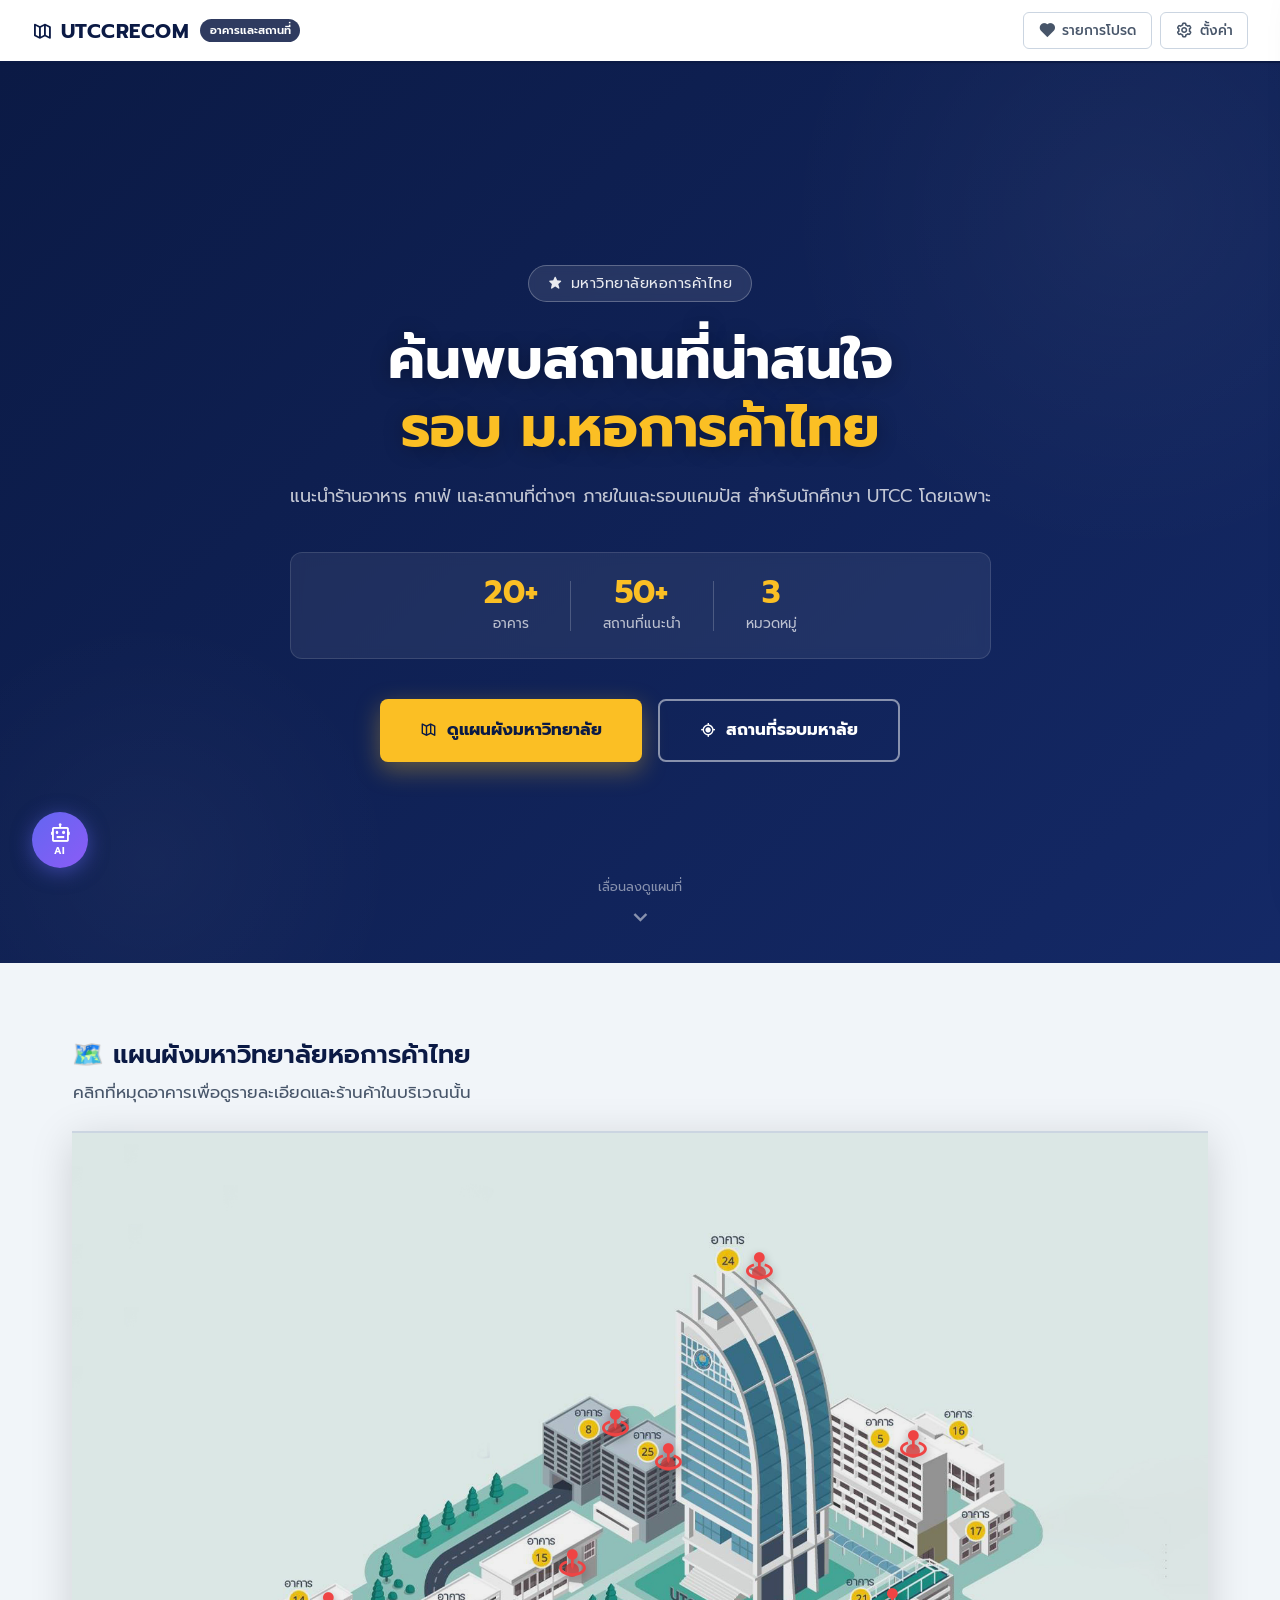
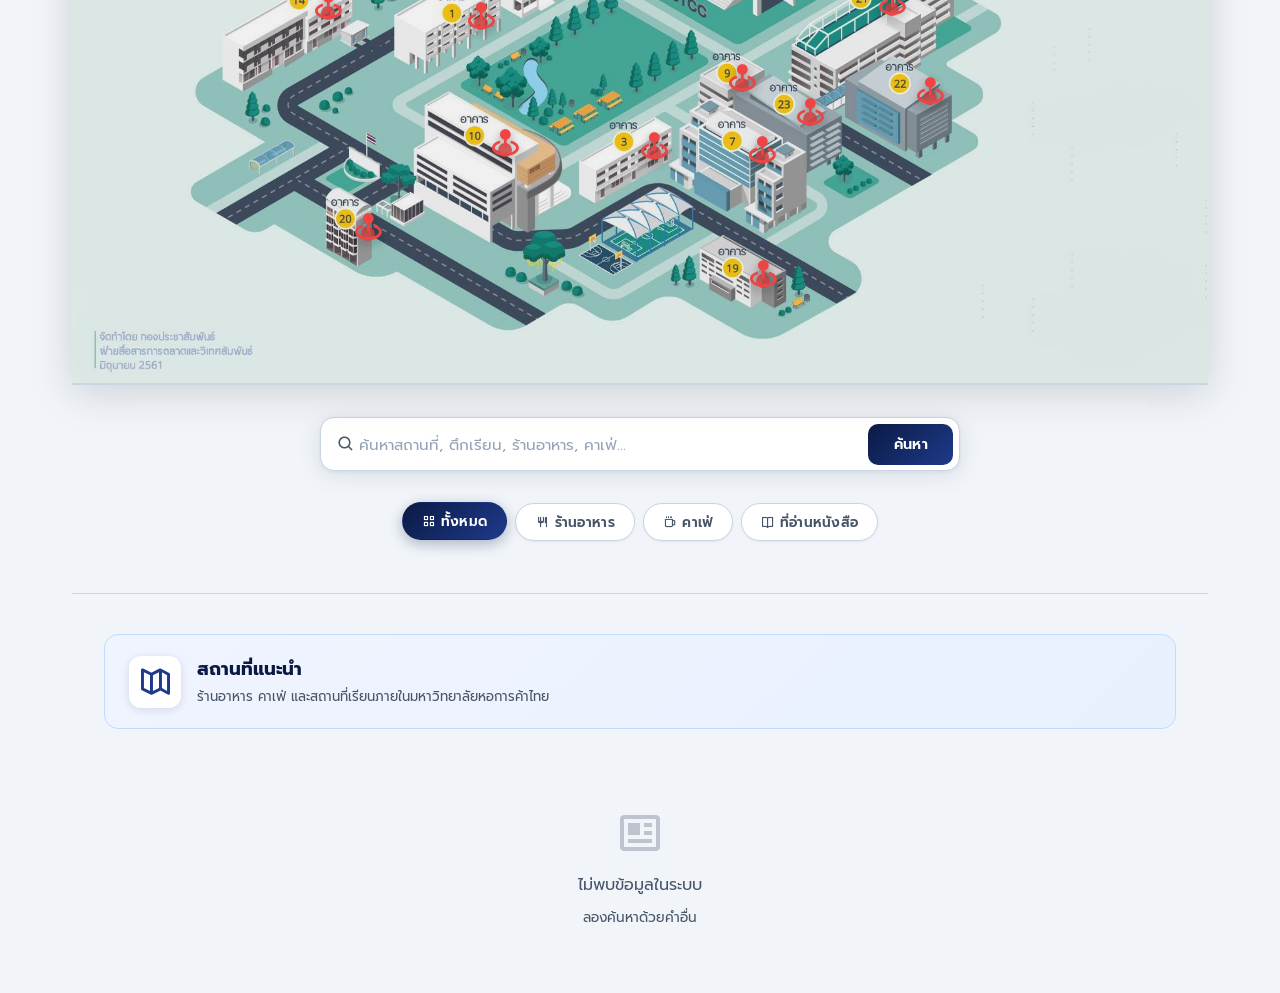
==== commit e3ddea45: "AI prom" ====
--- a/src/main/resources/static/index.html
+++ b/src/main/resources/static/index.html
@@ -643,6 +643,34 @@
         </div>
     </div>
 
+    <!-- AI Chatbot Bubble -->
+    <div class="chatbot-bubble" id="chatbotBubble" onclick="toggleChatbot()" title="UTCC AI Assistant">
+        <i class='bx bx-bot'></i>
+        <span class="chatbot-bubble-label">AI</span>
+    </div>
+
+    <div class="chatbot-panel" id="chatbotPanel">
+        <div class="chatbot-header">
+            <div class="chatbot-header-info">
+                <i class='bx bx-bot'></i>
+                <div>
+                    <div class="chatbot-title">UTCC Assistant</div>
+                    <div class="chatbot-subtitle">AI แนะนำสถานที่</div>
+                </div>
+            </div>
+            <button class="chatbot-close" onclick="toggleChatbot()"><i class='bx bx-x'></i></button>
+        </div>
+        <div class="chatbot-messages" id="chatbotMessages">
+            <div class="chat-msg bot">
+                <div class="chat-bubble">สวัสดีครับ! ผมคือ UTCC Assistant 🎓<br>ถามเรื่องสถานที่ ร้านอาหาร คาเฟ่ หรืออาคารในมหาวิทยาลัยได้เลยครับ</div>
+            </div>
+        </div>
+        <div class="chatbot-input-row">
+            <input type="text" id="chatbotInput" placeholder="พิมพ์คำถาม..." onkeypress="if(event.key==='Enter') sendChat()">
+            <button onclick="sendChat()"><i class='bx bx-send'></i></button>
+        </div>
+    </div>
+
     <script src="script.js"></script>
 
 </body>
--- a/src/main/resources/static/style.css
+++ b/src/main/resources/static/style.css
@@ -1,4 +1,4 @@
-:root {
+﻿:root {
     --primary-color: #0b1a45;
     --primary-hover: #162c6d;
     --bg-color: #f1f5f9;
@@ -2270,3 +2270,96 @@
 [data-theme="dark"] .preview-img-container {
     border-color: var(--border-color);
 }
+
+
+/* ====== AI CHATBOT ====== */
+.chatbot-bubble {
+    position: fixed;
+    bottom: 2rem;
+    left: 2rem;
+    width: 56px;
+    height: 56px;
+    border-radius: 50%;
+    background: linear-gradient(135deg, #6366f1, #8b5cf6);
+    color: white;
+    display: flex;
+    flex-direction: column;
+    align-items: center;
+    justify-content: center;
+    cursor: pointer;
+    box-shadow: 0 4px 20px rgba(99,102,241,0.5);
+    z-index: 1000;
+    transition: transform 0.2s, box-shadow 0.2s;
+    gap: 1px;
+}
+.chatbot-bubble:hover { transform: scale(1.1); box-shadow: 0 6px 24px rgba(99,102,241,0.6); }
+.chatbot-bubble i { font-size: 1.4rem; }
+.chatbot-bubble-label { font-size: 0.6rem; font-weight: 700; letter-spacing: 0.05em; }
+.chatbot-bubble.active { background: linear-gradient(135deg, #4f46e5, #7c3aed); }
+
+.chatbot-panel {
+    position: fixed;
+    bottom: 5.5rem;
+    left: 2rem;
+    width: 340px;
+    max-height: 480px;
+    background: var(--card-bg, #fff);
+    border-radius: 16px;
+    box-shadow: 0 8px 40px rgba(0,0,0,0.18);
+    display: flex;
+    flex-direction: column;
+    z-index: 999;
+    opacity: 0;
+    transform: translateY(20px) scale(0.95);
+    pointer-events: none;
+    transition: opacity 0.25s, transform 0.25s;
+    border: 1px solid var(--border, #e2e8f0);
+}
+.chatbot-panel.active { opacity: 1; transform: translateY(0) scale(1); pointer-events: all; }
+
+.chatbot-header {
+    display: flex;
+    align-items: center;
+    justify-content: space-between;
+    padding: 0.85rem 1rem;
+    background: linear-gradient(135deg, #6366f1, #8b5cf6);
+    border-radius: 16px 16px 0 0;
+    color: white;
+}
+.chatbot-header-info { display: flex; align-items: center; gap: 0.6rem; }
+.chatbot-header-info i { font-size: 1.5rem; }
+.chatbot-title { font-weight: 700; font-size: 0.95rem; }
+.chatbot-subtitle { font-size: 0.72rem; opacity: 0.85; }
+.chatbot-close { background: none; border: none; color: white; cursor: pointer; font-size: 1.3rem; padding: 0; display: flex; }
+
+.chatbot-messages {
+    flex: 1;
+    overflow-y: auto;
+    padding: 0.85rem;
+    display: flex;
+    flex-direction: column;
+    gap: 0.6rem;
+}
+.chat-msg { display: flex; }
+.chat-msg.user { justify-content: flex-end; }
+.chat-msg.bot { justify-content: flex-start; }
+.chat-bubble { max-width: 80%; padding: 0.55rem 0.85rem; border-radius: 12px; font-size: 0.875rem; line-height: 1.5; }
+.chat-msg.user .chat-bubble { background: linear-gradient(135deg, #6366f1, #8b5cf6); color: white; border-bottom-right-radius: 4px; }
+.chat-msg.bot .chat-bubble { background: var(--bg-secondary, #f1f5f9); color: var(--text, #1e293b); border-bottom-left-radius: 4px; }
+
+.chat-typing { display: flex; gap: 4px; align-items: center; padding: 0.6rem 0.85rem; }
+.chat-typing span { width: 7px; height: 7px; border-radius: 50%; background: #94a3b8; animation: typingDot 1.2s infinite; }
+.chat-typing span:nth-child(2) { animation-delay: 0.2s; }
+.chat-typing span:nth-child(3) { animation-delay: 0.4s; }
+@keyframes typingDot { 0%,60%,100% { transform: translateY(0); } 30% { transform: translateY(-6px); } }
+
+.chatbot-input-row { display: flex; gap: 0.5rem; padding: 0.75rem; border-top: 1px solid var(--border, #e2e8f0); }
+.chatbot-input-row input { flex: 1; border: 1px solid var(--border, #e2e8f0); border-radius: 8px; padding: 0.5rem 0.75rem; font-size: 0.875rem; background: var(--bg, #fff); color: var(--text, #1e293b); outline: none; }
+.chatbot-input-row input:focus { border-color: #6366f1; }
+.chatbot-input-row button { background: linear-gradient(135deg, #6366f1, #8b5cf6); color: white; border: none; border-radius: 8px; padding: 0.5rem 0.75rem; cursor: pointer; font-size: 1rem; display: flex; align-items: center; }
+.chatbot-input-row button:hover { opacity: 0.9; }
+
+@media (max-width: 480px) {
+    .chatbot-panel { width: calc(100vw - 2rem); left: 1rem; bottom: 5rem; }
+    .chatbot-bubble { bottom: 1.25rem; left: 1rem; }
+}
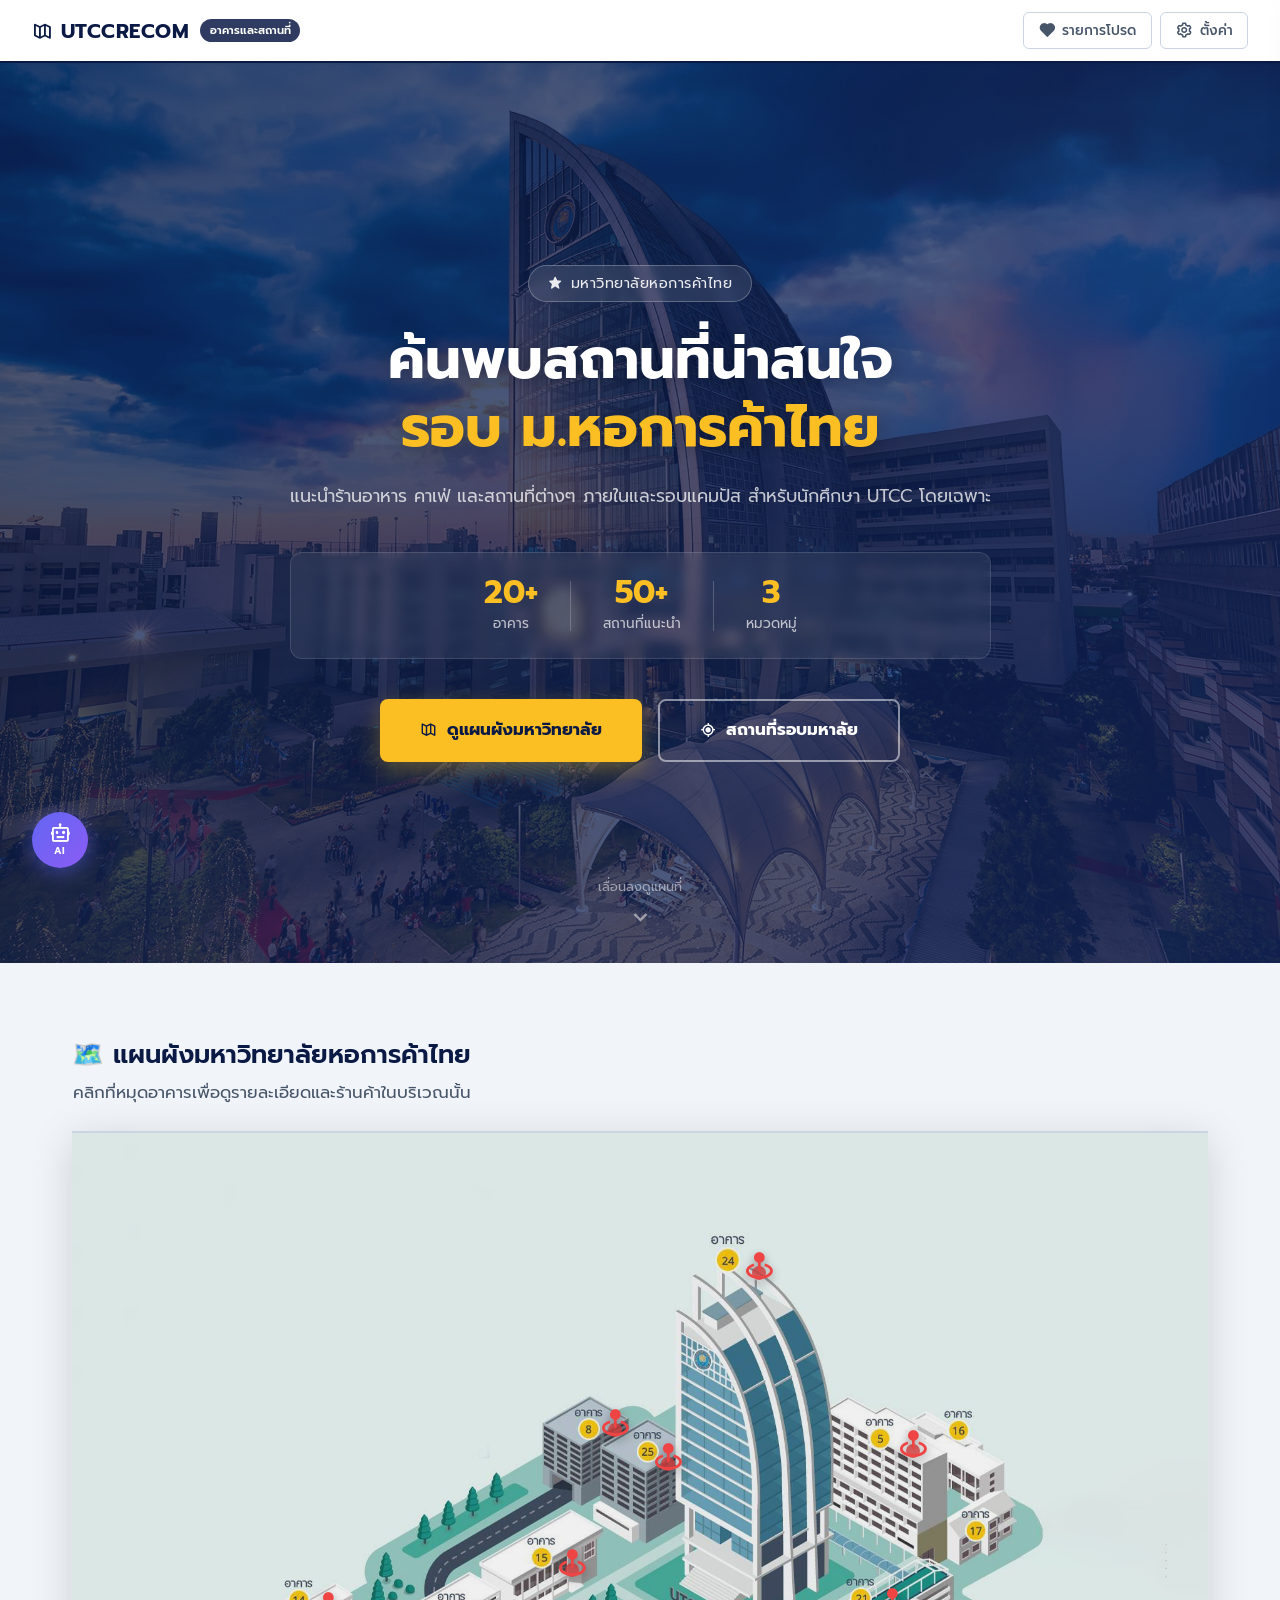
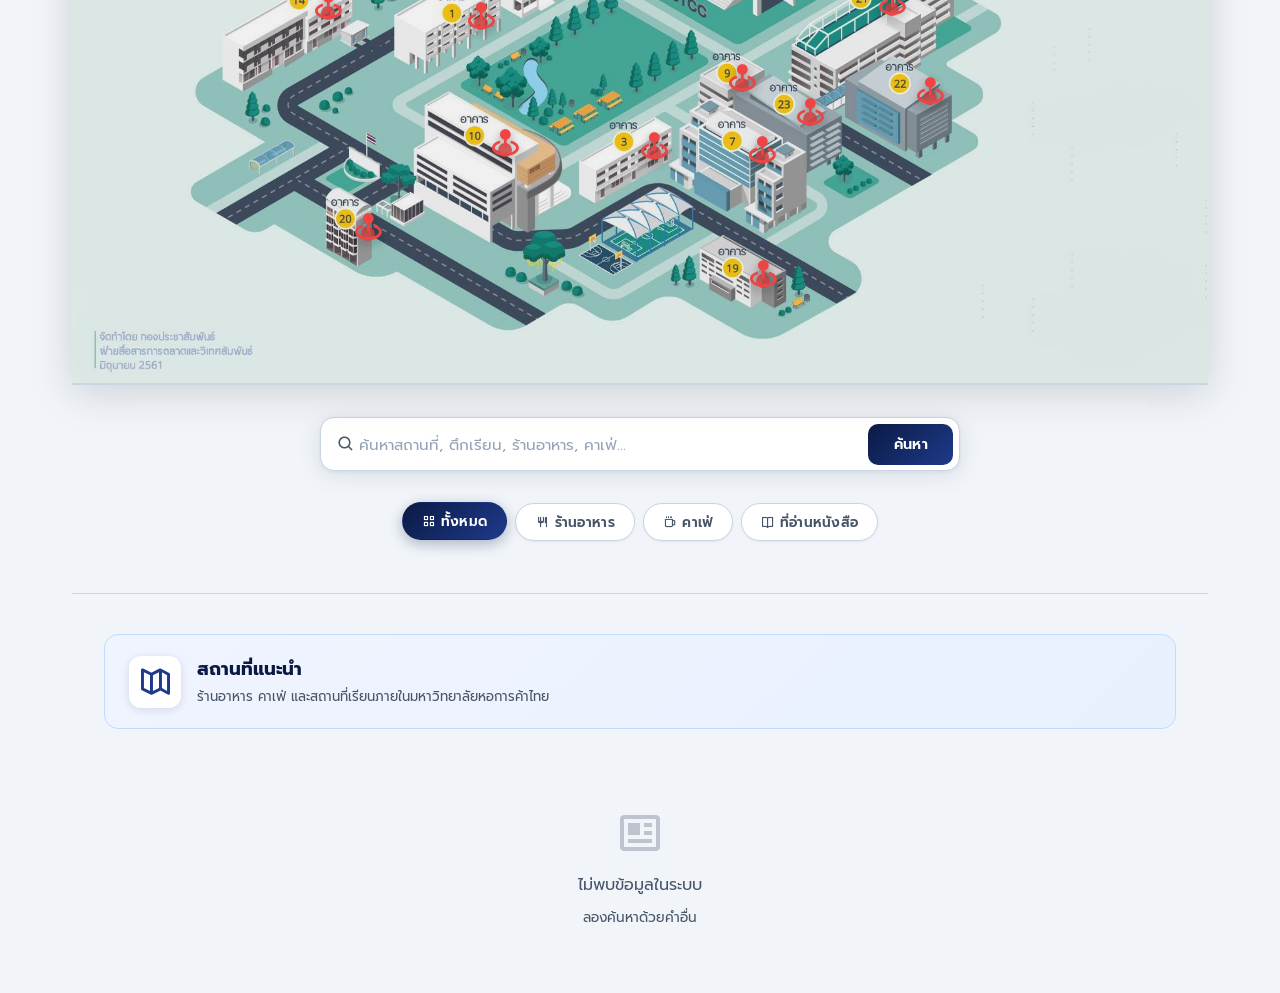
==== commit d0d9b469: "final" ====
--- a/src/main/resources/static/index.html
+++ b/src/main/resources/static/index.html
@@ -55,7 +55,7 @@
 
 
     <div class="side-panel" id="settingsPanel">
-        <!-- Settings Panel Header -->
+        <!-- Header การตั้งค่า -->
         <div class="settings-panel-header">
             <div class="settings-header-bg"></div>
             <div class="settings-header-content">
@@ -304,10 +304,10 @@
                             </div>
                         </div>
                         <div class="panel-bldg-gallery" id="panelBldgGallery">
-                            <!-- Images injected via JS -->
-                        </div>
-
-                        <!-- VIEW MODE -->
+                            <!-- รูปภาพถูกแทรกผ่าน JS -->
+                        </div>
+
+                        <!-- โหมดดูข้อมูล -->
                         <div class="panel-bldg-content" id="panelViewMode">
                             <h3 id="panelBldgName">ชื่ออาคาร</h3>
                             <p id="panelBldgDesc" style="color:var(--text-secondary);font-size:0.9rem;line-height:1.6;margin-bottom:1rem">รายละเอียด...</p>
@@ -339,7 +339,7 @@
                             </button>
                         </div>
 
-                        <!-- EDIT MODE -->
+                        <!-- โหมดแก้ไข -->
                         <div class="panel-bldg-content" id="panelEditMode" style="display:none">
                             <div class="pedit-group">
                                 <label class="pedit-label">ชื่ออาคาร</label>
@@ -378,7 +378,7 @@
                     <img src="UTCC_MAP.jpg" alt="UTCC Campus Map" class="campus-map-img">
                     
 
-                    <!-- Building hotspots — positions calibrated to yellow number labels on map -->
+                    <!-- จุดกดอาคาร — ตำแหน่งปรับให้ตรงกับหมายเลขสีเหลืองบนแผนที่ -->
 
                     <!-- อาคาร 24 (ตึกเรือใบ) -->
                     <div class="map-hotspot" style="top: 17.5%; left: 60.5%;" onclick="openBuildingInfo('อาคาร 24')">
@@ -579,7 +579,7 @@
         </div>
     </div>
 
-    <!-- Edit Place Modal -->
+    <!-- Modal แก้ไขสถานที่ -->
     <div class="modal-overlay" id="editPlaceModal">
         <div class="modal">
             <div class="modal-header">
@@ -629,7 +629,7 @@
         </div>
     </div>
 
-    <!-- Lightbox -->
+    <!-- Lightbox แสดงรูปภาพ -->
     <div class="lightbox-overlay" id="lightboxOverlay" onclick="lightboxClickOutside(event)">
         <button class="lightbox-close" onclick="closeLightbox()"><i class='bx bx-x'></i></button>
         <img class="lightbox-img" id="lightboxImg" src="" alt="">
@@ -643,7 +643,7 @@
         </div>
     </div>
 
-    <!-- AI Chatbot Bubble -->
+    <!-- ปุ่มลอย AI Chatbot -->
     <div class="chatbot-bubble" id="chatbotBubble" onclick="toggleChatbot()" title="UTCC AI Assistant">
         <i class='bx bx-bot'></i>
         <span class="chatbot-bubble-label">AI</span>
--- a/src/main/resources/static/style.css
+++ b/src/main/resources/static/style.css
@@ -17,7 +17,7 @@
     --input-bg: #ffffff;
 }
 
-/* Dark Mode */
+/* โหมดมืด */
 [data-theme="dark"] {
     --bg-color: #0f172a;
     --card-bg: #1e293b;
@@ -60,7 +60,7 @@
     line-height: 1.6;
 }
 
-/* Navbar */
+/* แถบนำทาง */
 .navbar {
     background: var(--navbar-bg);
     border-bottom: 2px solid var(--navbar-border);
@@ -112,7 +112,7 @@
     gap: 0.5rem;
 }
 
-/* Nav Icon Buttons */
+/* ปุ่มไอคอนแถบนำทาง */
 .nav-icon-btn {
     display: flex;
     align-items: center;
@@ -160,7 +160,7 @@
 
 .nav-btn-label { font-size: 0.85rem; }
 
-/* Buttons */
+/* ปุ่ม */
 .btn-primary {
     background-color: var(--primary-color);
     color: white;
@@ -224,14 +224,14 @@
     margin-top: 1rem;
 }
 
-/* Main Container */
+/* คอนเทนเนอร์หลัก */
 .container {
     max-width: 100%;
     margin: 0 auto;
     padding: 0;
 }
 
-/* ====== Full-Screen Hero Landing (UTCC Style) ====== */
+/* ====== Hero Landing เต็มหน้าจอ (UTCC Style) ====== */
 .hero-landing {
     position: relative;
     width: 100%;
@@ -254,7 +254,7 @@
     100% { background-position: 0% 50%; }
 }
 
-/* Animated circles bg decoration */
+/* วงกลมเคลื่อนไหวเป็นพื้นหลัง */
 .hero-landing::before {
     content: '';
     position: absolute;
@@ -286,8 +286,9 @@
 .hero-bg-overlay {
     position: absolute;
     inset: 0;
-    background: url('https://images.unsplash.com/photo-1562774053-701939374585?auto=format&fit=crop&q=20&w=1600') center/cover no-repeat;
-    opacity: 0.08;
+    /* ภาพมหาวิทยาลัยหอการค้าไทย */
+    background: url('UTCC-2-scaled-1.jpg') center/cover no-repeat;
+    opacity: 0.25;
 }
 
 .hero-landing-content {
@@ -393,7 +394,7 @@
     transform: translateY(-3px);
 }
 
-/* Side-by-side CTA buttons */
+/* ปุ่ม CTA เรียงชิดกัน */
 .hero-cta-group {
     display: flex;
     gap: 1rem;
@@ -401,7 +402,7 @@
     flex-wrap: wrap;
 }
 
-/* Outline / Ghost variant */
+/* ปุ่มแบบ Outline / Ghost */
 .hero-cta-outline {
     background: transparent;
     color: #ffffff;
@@ -441,7 +442,7 @@
     color: rgba(255,255,255,0.9);
 }
 
-/* Map section wrapper */
+/* กรอบส่วนแผนที่ */
 #mapSection {
     max-width: 1200px;
     margin: 0 auto;
@@ -464,7 +465,7 @@
 
 /* ================================================== */
 
-/* Hero Section (existing map wrapper header) */
+/* ส่วน Hero (ส่วนหัวแผนที่เดิม) */
 .hero {
     text-align: center;
     margin-bottom: 2.5rem;
@@ -485,7 +486,7 @@
     margin-bottom: 2rem;
 }
 
-/* Interactive Map CSS */
+/* CSS แผนที่แบบ Interactive */
 .campus-map-wrapper {
     width: 100%;
     margin: 1.5rem 0 2rem 0;
@@ -508,7 +509,7 @@
 }
 
 .map-container::after {
-    /* Subtle overlay to make pins pop more */
+    /* เอฟเฟกต์ overlay เบาๆ เพื่อให้ pin โดดเด่นขึ้น */
     content: '';
     position: absolute;
     top: 0; left: 0; width: 100%; height: 100%;
@@ -526,7 +527,7 @@
     object-position: center;
 }
 
-/* Hotspots */
+/* จุดกดบนแผนที่ */
 .map-hotspot {
     position: absolute;
     transform: translate(-50%, -100%);
@@ -539,7 +540,7 @@
 
 .hotspot-icon {
     font-size: 2rem;
-    color: #ef4444; /* vivid red for contrast */
+    color: #ef4444; /* สีแดงเข้มเพื่อความชัดเจน */
     filter: drop-shadow(0 4px 5px rgba(0,0,0,0.4));
     transition: transform 0.3s cubic-bezier(0.175, 0.885, 0.32, 1.275), color 0.3s;
     position: relative;
@@ -569,7 +570,7 @@
     100% { transform: translateX(-50%) scale(4); opacity: 0; }
 }
 
-/* Tooltip on Hover */
+/* Tooltip เมื่อ hover */
 .hotspot-tooltip {
     position: absolute;
     bottom: 100%;
@@ -605,7 +606,7 @@
     transform: translateY(-8px);
 }
 
-/* Browser Fixed Building Info Panel */
+/* แผงข้อมูลอาคารแบบ Fixed */
 .building-info-panel {
     position: fixed;
     top: 0;
@@ -625,7 +626,7 @@
 
 .building-info-panel.active { right: 0; }
 
-/* Panel Header */
+/* ส่วนหัวของ Panel */
 .panel-header {
     display: flex;
     align-items: center;
@@ -802,7 +803,7 @@
 
 .lightbox-dot.active { background: white; }
 
-/* Image Manager (edit mode) */
+/* ตัวจัดการรูปภาพ (โหมดแก้ไข) */
 .img-manager {
     display: flex;
     flex-wrap: wrap;
@@ -848,7 +849,7 @@
 
 .img-manager-delete:hover { background: #ef4444; }
 
-/* Photo count badge on tooltip */
+/* ป้ายนับจำนวนรูปบน tooltip */
 .hotspot-photo-badge {
     display: inline-block;
     background: rgba(255,255,255,0.25);
@@ -875,7 +876,7 @@
     font-weight: 700;
 }
 
-/* Detail rows */
+/* แถวรายละเอียด */
 .panel-detail-grid { margin: 0.75rem 0; display: flex; flex-direction: column; gap: 0.5rem; }
 
 .panel-detail-row {
@@ -892,7 +893,7 @@
 .pd-label { color: var(--text-muted); flex-shrink: 0; min-width: 120px; }
 .pd-val { color: var(--text-main); font-weight: 500; }
 
-/* Edit form */
+/* ฟอร์มแก้ไข */
 .pedit-group { margin-bottom: 0.75rem; }
 .pedit-label {
     display: block;
@@ -923,7 +924,7 @@
 }
 .pedit-row { display: grid; grid-template-columns: 1fr 1fr; gap: 0.5rem; }
 
-/* Dark mode support */
+/* รองรับโหมดมืด */
 [data-theme="dark"] .building-info-panel {
     background: #1e293b;
     border-color: #334155;
@@ -990,7 +991,7 @@
     transform: translateY(-1px);
 }
 
-/* Filter Tags */
+/* แท็กกรอง */
 .filter-tags {
     display: flex;
     justify-content: center;
@@ -1034,7 +1035,7 @@
     transform: translateY(-1px);
 }
 
-/* Places Section Header */
+/* ส่วนหัวสถานที่ */
 .places-section-header {
     max-width: 1200px;
     margin: 1.5rem auto 0;
@@ -1078,7 +1079,7 @@
     margin: 0;
 }
 
-/* Places Grid */
+/* ตารางสถานที่ */
 .places-grid {
     display: grid;
     grid-template-columns: repeat(auto-fill, minmax(320px, 1fr));
@@ -1123,7 +1124,7 @@
 .place-card:hover .card-img.single { transform: scale(1.07); }
 .place-card:hover .card-gallery-slider .slide-item { transform: scale(1.04); }
 
-/* Gradient overlay on bottom of image */
+/* เอฟเฟกต์ gradient ด้านล่างของรูป */
 .card-img-overlay {
     position: absolute;
     bottom: 0; left: 0; right: 0;
@@ -1133,7 +1134,7 @@
     z-index: 1;
 }
 
-/* Category badge on top of image */
+/* ป้ายหมวดหมู่บนรูป */
 .card-cat-overlay {
     position: absolute;
     top: 12px;
@@ -1154,7 +1155,7 @@
     text-shadow: 0 1px 3px rgba(0,0,0,0.4);
 }
 
-/* Card Image Gallery Slider */
+/* Slider รูปภาพบนการ์ด */
 .card-gallery-slider {
     display: flex;
     overflow-x: auto;
@@ -1189,7 +1190,7 @@
     z-index: 2;
 }
 
-/* Favorite heart button on card */
+/* ปุ่มหัวใจรายการโปรดบนการ์ด */
 .fav-btn {
     position: absolute;
     top: 10px;
@@ -1287,7 +1288,7 @@
     color: #93c5fd;
 }
 
-/* Card Footer */
+/* ส่วนท้ายการ์ด */
 .card-footer {
     display: flex;
     justify-content: space-between;
@@ -1323,7 +1324,7 @@
     flex-shrink: 0;
 }
 
-/* Card Action Buttons */
+/* ปุ่มกระทำบนการ์ด */
 .card-actions {
     display: flex;
     gap: 0.4rem;
@@ -1384,7 +1385,7 @@
     color: #fca5a5;
 }
 
-/* Modal Overlay */
+/* หน้าต่าง Modal */
 .modal-overlay {
     position: fixed;
     top: 0;
@@ -1479,7 +1480,7 @@
 .modal-body::-webkit-scrollbar { width: 5px; }
 .modal-body::-webkit-scrollbar-thumb { background: #cbd5e1; border-radius: 4px; }
 
-/* Section dividers inside modal */
+/* เส้นคั่นภายใน Modal */
 .modal-section-title {
     font-size: 0.7rem;
     font-weight: 700;
@@ -1535,7 +1536,7 @@
 
 .form-group textarea { resize: vertical; min-height: 80px; }
 
-/* File upload zone */
+/* โซนอัปโหลดไฟล์ */
 .file-upload-zone {
     border: 2px dashed var(--border-color);
     border-radius: 12px;
@@ -1585,7 +1586,7 @@
     gap: 0.75rem;
 }
 
-/* Modal save button */
+/* ปุ่มบันทึกใน Modal */
 .btn-modal-save {
     width: 100%;
     padding: 0.85rem;
@@ -1628,7 +1629,7 @@
     font-size: 1rem;
 }
 
-/* ====== Side Panels (Favorites & Settings) ====== */
+/* ====== แผงด้านข้าง (รายการโปรด & ตั้งค่า) ====== */
 .side-panel {
     position: fixed;
     top: 0;
@@ -1645,7 +1646,7 @@
     border-left: 1px solid var(--border-color);
 }
 
-/* ──── Premium Settings Panel Header ──── */
+/* ──── ส่วนหัวแผงตั้งค่าแบบ Premium ──── */
 .settings-panel-header {
     position: relative;
     padding: 1.5rem 1.25rem 1.25rem;
@@ -1726,7 +1727,7 @@
 }
 .settings-close-btn:hover { background: rgba(255,255,255,0.3); transform: scale(1.1); }
 
-/* ──── Settings Body ──── */
+/* ──── เนื้อหาแผงตั้งค่า ──── */
 .settings-body {
     padding: 1rem 1.1rem 2rem !important;
     display: flex;
@@ -1751,7 +1752,7 @@
     gap: 0.35rem;
 }
 
-/* Card container for each settings group */
+/* กล่องสำหรับแต่ละกลุ่มตั้งค่า */
 .settings-card {
     background: var(--card-bg);
     border: 1px solid var(--border-color);
@@ -1809,7 +1810,7 @@
     margin-top: 1px;
 }
 
-/* Action button (e.g., clear favorites) */
+/* ปุ่มกระทำ (เช่น ล้างรายการโปรด) */
 .settings-action-btn {
     display: flex;
     align-items: center;
@@ -1840,7 +1841,7 @@
     color: #f87171;
 }
 
-/* About card */
+/* การ์ดเกี่ยวกับ */
 .settings-about-card {
     background: linear-gradient(135deg, #f0f4ff 0%, #e8f0fe 100%);
     border: 1px solid #bfdbfe;
@@ -1889,7 +1890,7 @@
     text-align: right;
 }
 
-/* Toggle Switch */
+/* สวิตช์เปิด/ปิด */
 .toggle-switch {
     position: relative;
     display: inline-block;
@@ -1923,7 +1924,7 @@
 input:checked + .toggle-slider { background-color: var(--primary-color); }
 input:checked + .toggle-slider:before { transform: translateX(22px); }
 
-/* Language Toggle */
+/* สวิตช์ภาษา */
 .lang-toggle {
     display: flex;
     background: var(--bg-color);
@@ -1953,7 +1954,7 @@
     box-shadow: 0 2px 5px rgba(11,26,69,0.25);
 }
 
-/* ──── Favorites list  ──── */
+/* ──── รายการโปรด ──── */
 .fav-empty {
     display: flex;
     flex-direction: column;
@@ -2005,7 +2006,7 @@
 }
 .fav-remove-btn:hover { background: #fef2f2; color: #ef4444; border-color: #fca5a5; }
 
-/* ──── Dark mode overrides for new settings ──── */
+/* ──── โหมดมืดสำหรับตั้งค่าใหม่ ──── */
 [data-theme="dark"] .settings-card {
     background: var(--card-bg);
     border-color: var(--border-color);
@@ -2013,13 +2014,13 @@
 [data-theme="dark"] .lang-toggle { background: var(--card-bg); }
 [data-theme="dark"] .settings-about-logo { color: #93c5fd; }
 
-/* ──── List View mode ──── */
+/* ──── โหมดแสดงผลแบบ List ──── */
 .places-grid.list-view {
     grid-template-columns: 1fr;
     gap: 1rem;
 }
 
-/* Card becomes horizontal row */
+/* การ์ดเป็นแถวนอน */
 .places-grid.list-view .place-card {
     flex-direction: row;
     max-height: none;
@@ -2028,13 +2029,13 @@
     border-radius: 14px;
 }
 
-/* Disable the translateY lift in list mode */
+/* ปิดการยกขึ้นในโหมด list */
 .places-grid.list-view .place-card:hover {
     transform: none;
     box-shadow: 0 6px 20px rgba(11,26,69,0.12);
 }
 
-/* Left: image wrapper — fixed width, full card height */
+/* ซ้าย: กรอบรูปภาพ — ความกว้างคงที่, ความสูงเต็มการ์ด */
 .places-grid.list-view .card-img-wrapper {
     width: 220px;
     min-width: 220px;
@@ -2044,7 +2045,7 @@
     align-self: stretch;
 }
 
-/* Image covers wrapper fully */
+/* รูปครอบคลุมกรอบเต็ม */
 .places-grid.list-view .card-img {
     width: 100%;
     height: 100%;
@@ -2064,55 +2065,54 @@
     height: 100%;
 }
 
-/* Right: content column — flex column so footer sticks to bottom */
+/* คอลัมน์เนื้อหา */
 .places-grid.list-view .card-content {
     flex: 1;
     min-width: 0;
-    padding: 0.9rem 1.25rem 0;   /* no bottom padding — footer handles it */
+    padding: 0.9rem 1.25rem 0;
     display: flex;
     flex-direction: column;
-    overflow: visible;            /* must NOT be hidden — footer must show */
-}
-
-/* Clamp description to 2 lines */
+    overflow: visible;
+}
+
+/* คำอธิบาย */
 .places-grid.list-view .card-desc {
     -webkit-line-clamp: 2;
     line-clamp: 2;
     flex-shrink: 0;
 }
 
-/* Tags — limit to 1 row in list mode */
+/* Tags — จำกัดแถว */
 .places-grid.list-view .card-tags {
     flex-wrap: nowrap;
     overflow: hidden;
     margin-bottom: 0;
 }
 
-/* Footer pushed to bottom of right column */
+/* เลื่อนหน้าจอแถบขวา */
 .places-grid.list-view .card-footer {
-    margin-top: auto;             /* push footer to bottom */
+    margin-top: auto;
     border-top: 1px solid var(--border-color);
     padding: 0.65rem 1.25rem;
     flex-shrink: 0;
 }
 
-/* Photo count badge */
+/* ป้ายนับจำนวนภาพ */
 .places-grid.list-view .card-photo-count {
     bottom: 6px;
     right: 6px;
 }
 
-/* Fav button inside image wrapper */
+/* ปุ่มถูกใจรูปภาพ */
 .places-grid.list-view .fav-btn {
     top: 8px;
     right: 8px;
 }
 
-/* ──── Hide images mode ──── */
+/* ──── โหมดซ่อนรูปภาพ ──── */
 body.hide-images .card-img-wrapper { display: none; }
 body.hide-images .place-card { flex-direction: column; }
 
-/* ──── Card Size Variants (kept for JS compatibility) ──── */
 .places-grid.size-small {
     grid-template-columns: repeat(auto-fill, minmax(220px, 1fr));
 }
@@ -2120,7 +2120,7 @@
     grid-template-columns: repeat(auto-fill, minmax(420px, 1fr));
 }
 
-/* ── Shared side panel open/close & Favorites header ── */
+/* ── แถบด้านข้าง / สถานที่โปรด ── */
 .side-panel.active { right: 0; }
 
 .side-panel-header {
@@ -2176,7 +2176,7 @@
     pointer-events: all;
 }
 
-/* ── Skeleton Loading ─────────────────────── */
+/* ── โหลดข้อมูลแบบ Skeleton ──────────────────────── */
 @keyframes shimmer {
     0%   { background-position: -600px 0; }
     100% { background-position: 600px 0; }
@@ -2214,7 +2214,7 @@
     background-size: 600px 100%;
 }
 
-/* Gallery Preview Styles */
+/* ขยายภาพ */
 .gallery-preview {
     display: flex;
     gap: 0.5rem;
--- a/src/main/resources/static/admin.css
+++ b/src/main/resources/static/admin.css
@@ -1,4 +1,4 @@
-/* Default state: Hide admin features */
+/*ระบบ admin*/
 body:not(.admin-mode) .admin-only,
 body:not(.admin-mode) #addPlaceBtn,
 body:not(.admin-mode) .card-actions .edit-btn,
@@ -6,8 +6,7 @@
 body:not(.admin-mode) #panelEditBtn {
     display: none !important;
 }
-
-/* Show features when in admin mode */
+/*เปิดระบบแอดมินแก้ไขข้อมูล*/
 body.admin-mode .admin-only {
     display: block !important;
 }
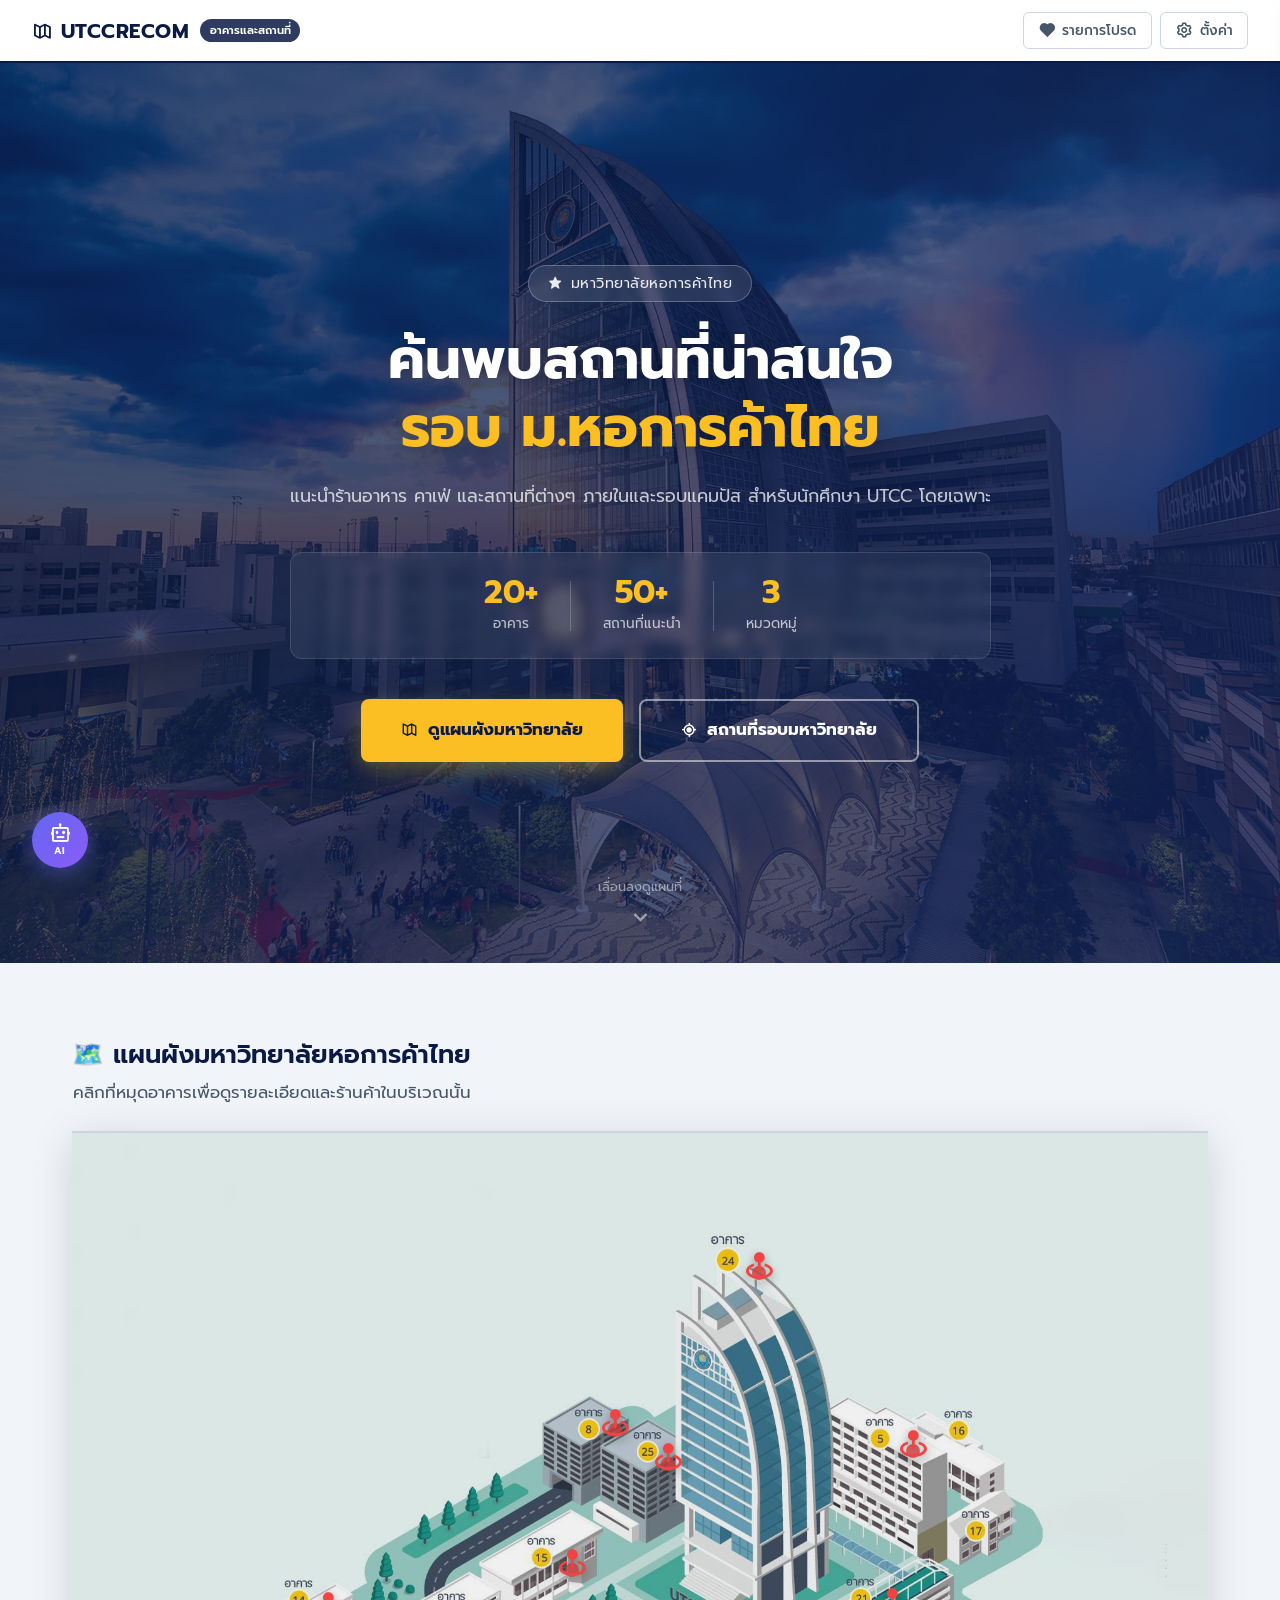
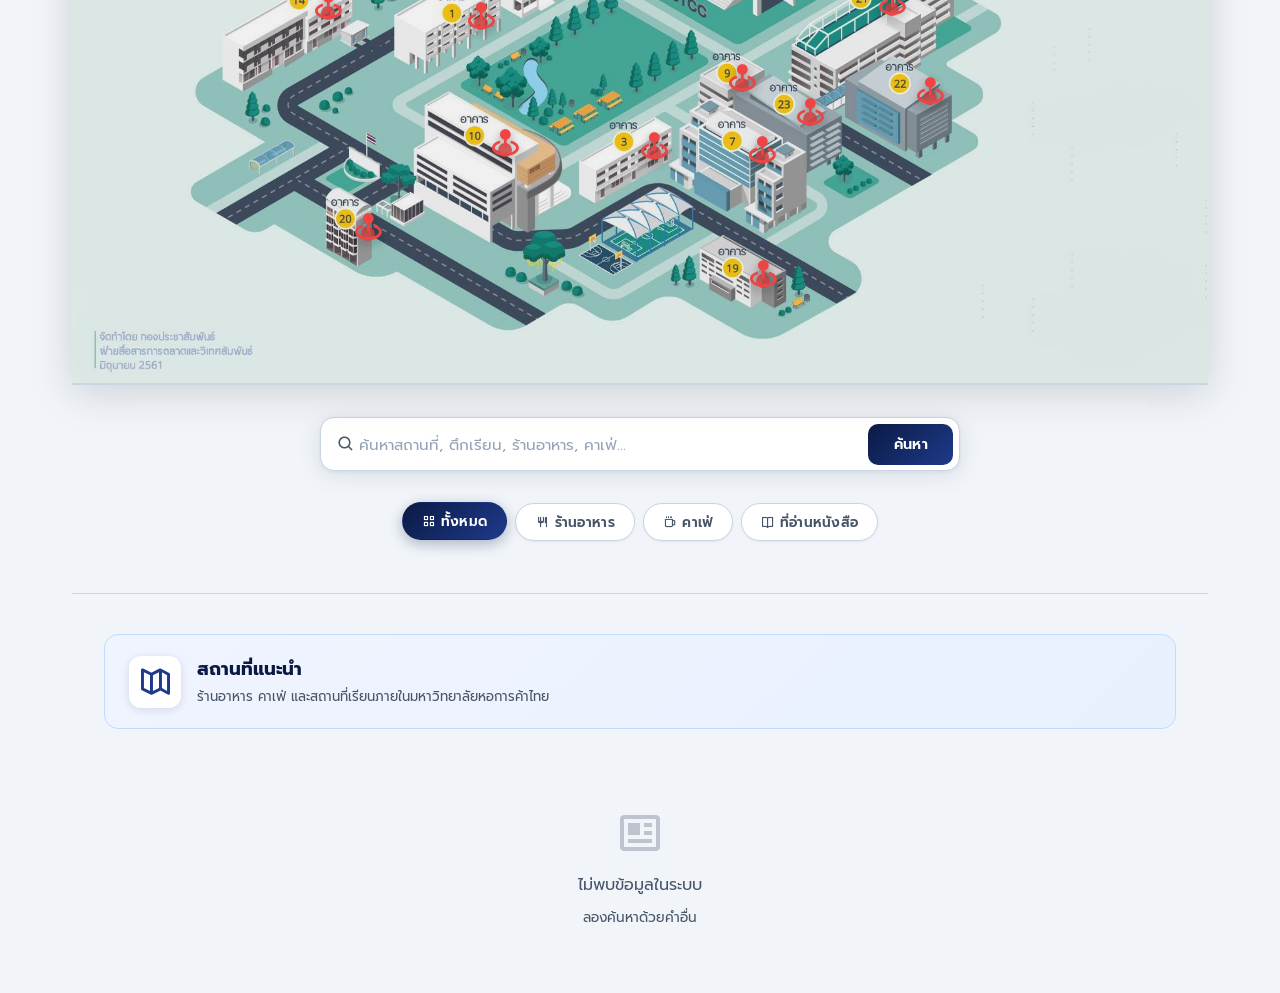
==== commit b2524807: "Final2" ====
--- a/src/main/resources/static/index.html
+++ b/src/main/resources/static/index.html
@@ -266,7 +266,7 @@
                     </a>
                     <a href="nearby.html" class="hero-cta-btn hero-cta-outline">
                         <i class='bx bx-current-location'></i>
-                        สถานที่รอบมหาลัย
+                        สถานที่รอบมหาวิทยาลัย
                     </a>
                 </div>
             </div>
@@ -529,6 +529,36 @@
     </main>
 
 
+    <!-- ====== Modal รายละเอียดสถานที่ ====== -->
+    <div class="modal-overlay" id="placeDetailModal" onclick="if(event.target===this) closePlaceDetailModal()">
+        <div class="modal detail-modal">
+            <!-- ส่วนรูปภาพ -->
+            <div class="detail-img-wrap"></div>
+            <!-- ปุ่มปิดลอยอยู่บนรูป -->
+            <button class="detail-close-btn" onclick="closePlaceDetailModal()"><i class='bx bx-x'></i></button>
+            <!-- ป้ายหมวดหมู่และที่อยู่ -->
+            <div class="detail-badges">
+                <span class="detail-badge"></span>
+                <span class="detail-dist" style="font-size:0.8rem;color:var(--text-muted)"></span>
+            </div>
+            <!-- เนื้อหา -->
+            <div class="detail-body">
+                <div class="detail-name"></div>
+                <!-- คะแนนดาว -->
+                <div class="detail-stars"></div>
+                <p class="detail-desc"></p>
+                <div class="detail-tags"></div>
+                <!-- ราคา -->
+                <div class="detail-price"></div>
+                <!-- ปุ่มกระทำ -->
+                <div class="detail-actions">
+                    <button class="detail-fav-btn"></button>
+                    <button class="detail-review-btn"></button>
+                </div>
+            </div>
+        </div>
+    </div>
+
     <div class="modal-overlay" id="addModal">
         <div class="modal">
             <div class="modal-header">
@@ -671,6 +701,23 @@
         </div>
     </div>
 
+    <!-- Modal ยืนยันล้างรายการโปรด -->
+    <div class="modal-overlay" id="clearFavModal" onclick="if(event.target===this) closeClearFavModal()">
+        <div class="modal" style="max-width:360px">
+            <div class="modal-body" style="text-align:center;padding:2rem">
+                <i class='bx bxs-heart' style="font-size:3rem;color:#ef4444;margin-bottom:1rem;display:block"></i>
+                <div style="font-weight:700;font-size:1.1rem;color:var(--text-main);margin-bottom:0.5rem">ล้างรายการโปรดทั้งหมด?</div>
+                <p style="color:var(--text-muted);font-size:0.9rem">รายการโปรดทั้งหมดจะถูกลบออก ไม่สามารถกู้คืนได้</p>
+            </div>
+            <div style="display:flex;gap:0.75rem;justify-content:flex-end;padding:1rem 1.5rem;border-top:1px solid var(--border-color)">
+                <button class="btn-secondary" onclick="closeClearFavModal()">ยกเลิก</button>
+                <button class="btn-danger" onclick="confirmClearFavorites()">
+                    <i class='bx bx-trash'></i> ล้างทั้งหมด
+                </button>
+            </div>
+        </div>
+    </div>
+
     <script src="script.js"></script>
 
 </body>
--- a/src/main/resources/static/style.css
+++ b/src/main/resources/static/style.css
@@ -2120,7 +2120,135 @@
     grid-template-columns: repeat(auto-fill, minmax(420px, 1fr));
 }
 
-/* ── แถบด้านข้าง / สถานที่โปรด ── */
+/* ====== ปุ่มรายละเอียดบนการ์ด ====== */
+.card-action-btn.info-btn {
+    background: #f0f4ff;
+    color: #2563eb;
+    border: 1px solid #bfdbfe;
+}
+.card-action-btn.info-btn:hover {
+    background: #2563eb;
+    color: #fff;
+    border-color: #2563eb;
+    transform: translateY(-1px);
+    box-shadow: 0 4px 12px rgba(37,99,235,0.35);
+}
+[data-theme="dark"] .card-action-btn.info-btn {
+    background: rgba(37,99,235,0.12);
+    border-color: rgba(37,99,235,0.3);
+    color: #93c5fd;
+}
+
+/* ปุ่มรายละเอียดใน fav panel */
+.fav-detail-btn {
+    background: transparent;
+    border: 1px solid var(--border-color);
+    border-radius: 50%;
+    width: 28px;
+    height: 28px;
+    display: flex;
+    align-items: center;
+    justify-content: center;
+    cursor: pointer;
+    color: var(--text-muted);
+    font-size: 1rem;
+    flex-shrink: 0;
+    transition: all 0.2s;
+}
+.fav-detail-btn:hover { background: #eff6ff; color: #2563eb; border-color: #93c5fd; }
+
+/* ====== Modal รายละเอียดสถานที่ ====== */
+.detail-modal {
+    max-width: 520px;
+    padding: 0;
+    overflow: hidden;
+    border-radius: 20px;
+}
+/* รูปภาพด้านบน */
+.detail-img-wrap { position: relative; width: 100%; height: 240px; overflow: hidden; background: var(--border-color); }
+.detail-img { width: 100%; height: 240px; object-fit: cover; display: block; }
+/* ปุ่มปิดลอยอยู่บนรูป */
+.detail-close-btn {
+    position: absolute;
+    top: 12px;
+    right: 12px;
+    z-index: 10;
+    background: rgba(0,0,0,0.5);
+    color: white;
+    border: none;
+    border-radius: 50%;
+    width: 34px;
+    height: 34px;
+    font-size: 1.2rem;
+    display: flex;
+    align-items: center;
+    justify-content: center;
+    cursor: pointer;
+    backdrop-filter: blur(4px);
+    transition: background 0.2s;
+}
+.detail-close-btn:hover { background: rgba(239,68,68,0.8); }
+/* ป้ายหมวดหมู่ */
+.detail-badges {
+    position: absolute;
+    top: 12px;
+    left: 12px;
+    z-index: 10;
+}
+.detail-badge {
+    display: inline-block;
+    padding: 0.25rem 0.7rem;
+    border-radius: 999px;
+    font-size: 0.68rem;
+    font-weight: 700;
+    letter-spacing: 0.8px;
+    text-transform: uppercase;
+    color: white;
+    background: rgba(11,26,69,0.75);
+    backdrop-filter: blur(8px);
+    border: 1px solid rgba(255,255,255,0.3);
+}
+/* เนื้อหาด้านล่าง */
+.detail-body {
+    padding: 1.25rem 1.5rem 1.5rem;
+    display: flex;
+    flex-direction: column;
+    gap: 0.6rem;
+    max-height: 55vh;
+    overflow-y: auto;
+}
+.detail-name { font-size: 1.2rem; font-weight: 700; color: var(--text-main); line-height: 1.3; }
+.detail-desc { font-size: 0.9rem; color: var(--text-muted); line-height: 1.7; margin: 0; }
+.detail-tags { display: flex; gap: 0.3rem; flex-wrap: wrap; }
+/* ปุ่มกระทำด้านล่าง */
+.detail-actions {
+    display: flex;
+    gap: 0.5rem;
+    flex-wrap: wrap;
+    padding-top: 0.5rem;
+    border-top: 1px solid var(--border-color);
+    margin-top: 0.25rem;
+}
+.detail-fav-btn {
+    display: inline-flex;
+    align-items: center;
+    gap: 0.35rem;
+    background: var(--bg-color);
+    border: 1px solid var(--border-color);
+    border-radius: 10px;
+    padding: 0.4rem 0.9rem;
+    font-size: 0.82rem;
+    font-weight: 600;
+    font-family: inherit;
+    cursor: pointer;
+    color: var(--text-muted);
+    transition: all 0.2s;
+}
+.detail-fav-btn:hover { border-color: #ef4444; color: #ef4444; background: #fff5f5; }
+.detail-fav-btn.is-fav { color: #ef4444; border-color: #fca5a5; background: #fff5f5; }
+[data-theme="dark"] .detail-fav-btn { background: var(--card-bg); border-color: var(--border-color); }
+
+/* ====== ปุ่มรายละเอียดบนการ์ด ====== */
 .side-panel.active { right: 0; }
 
 .side-panel-header {
